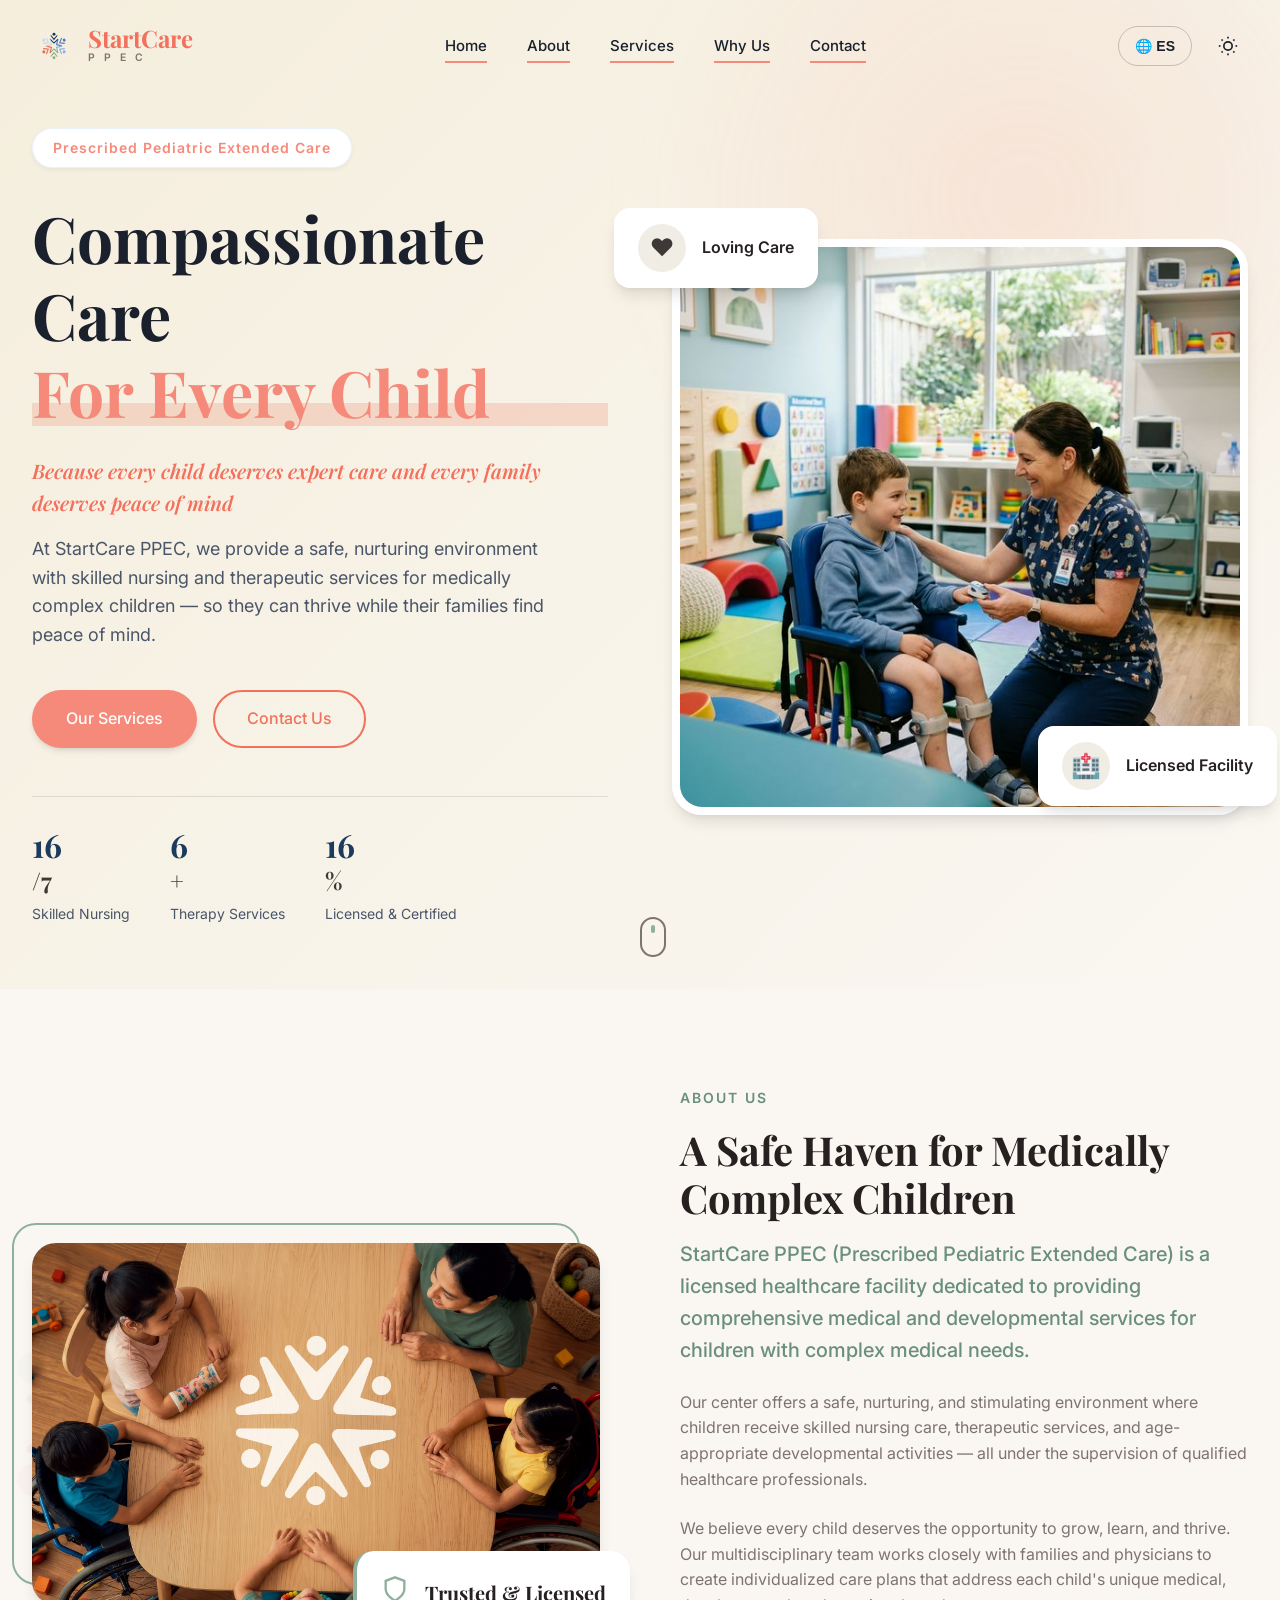
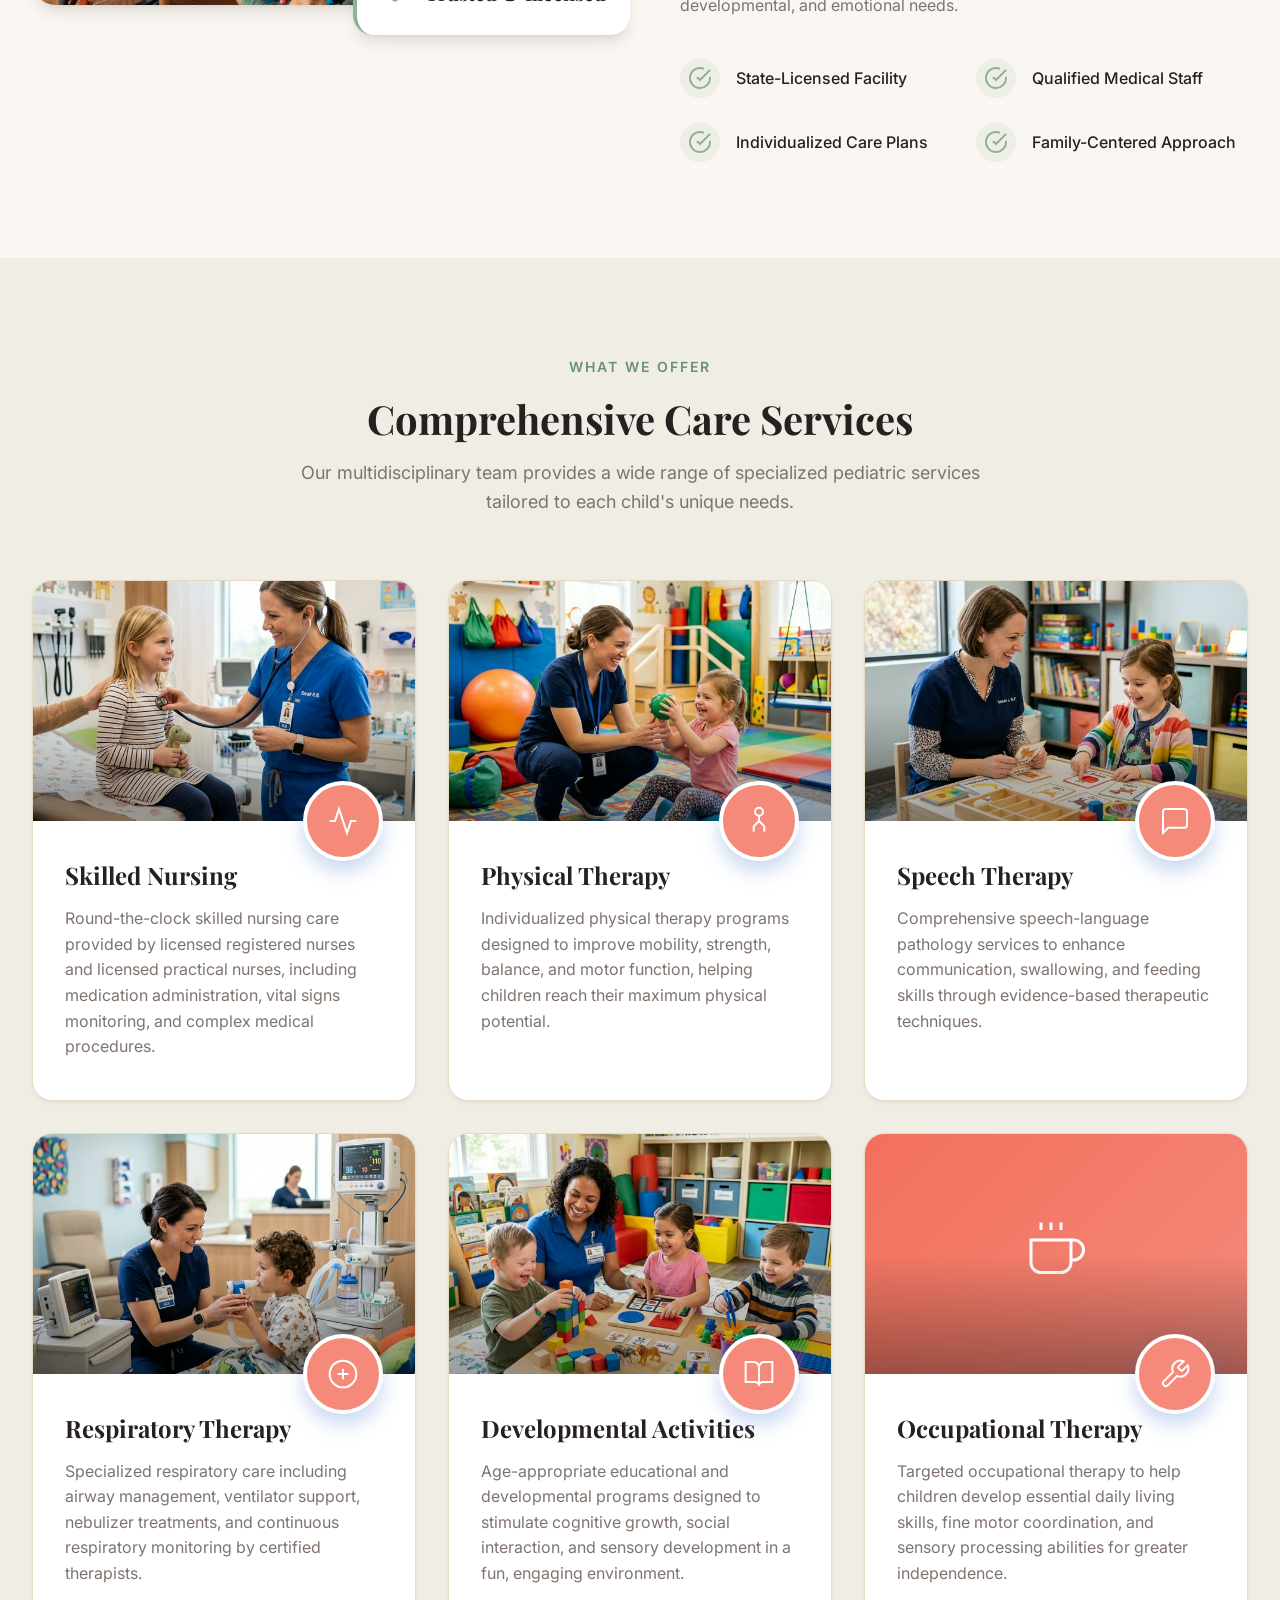
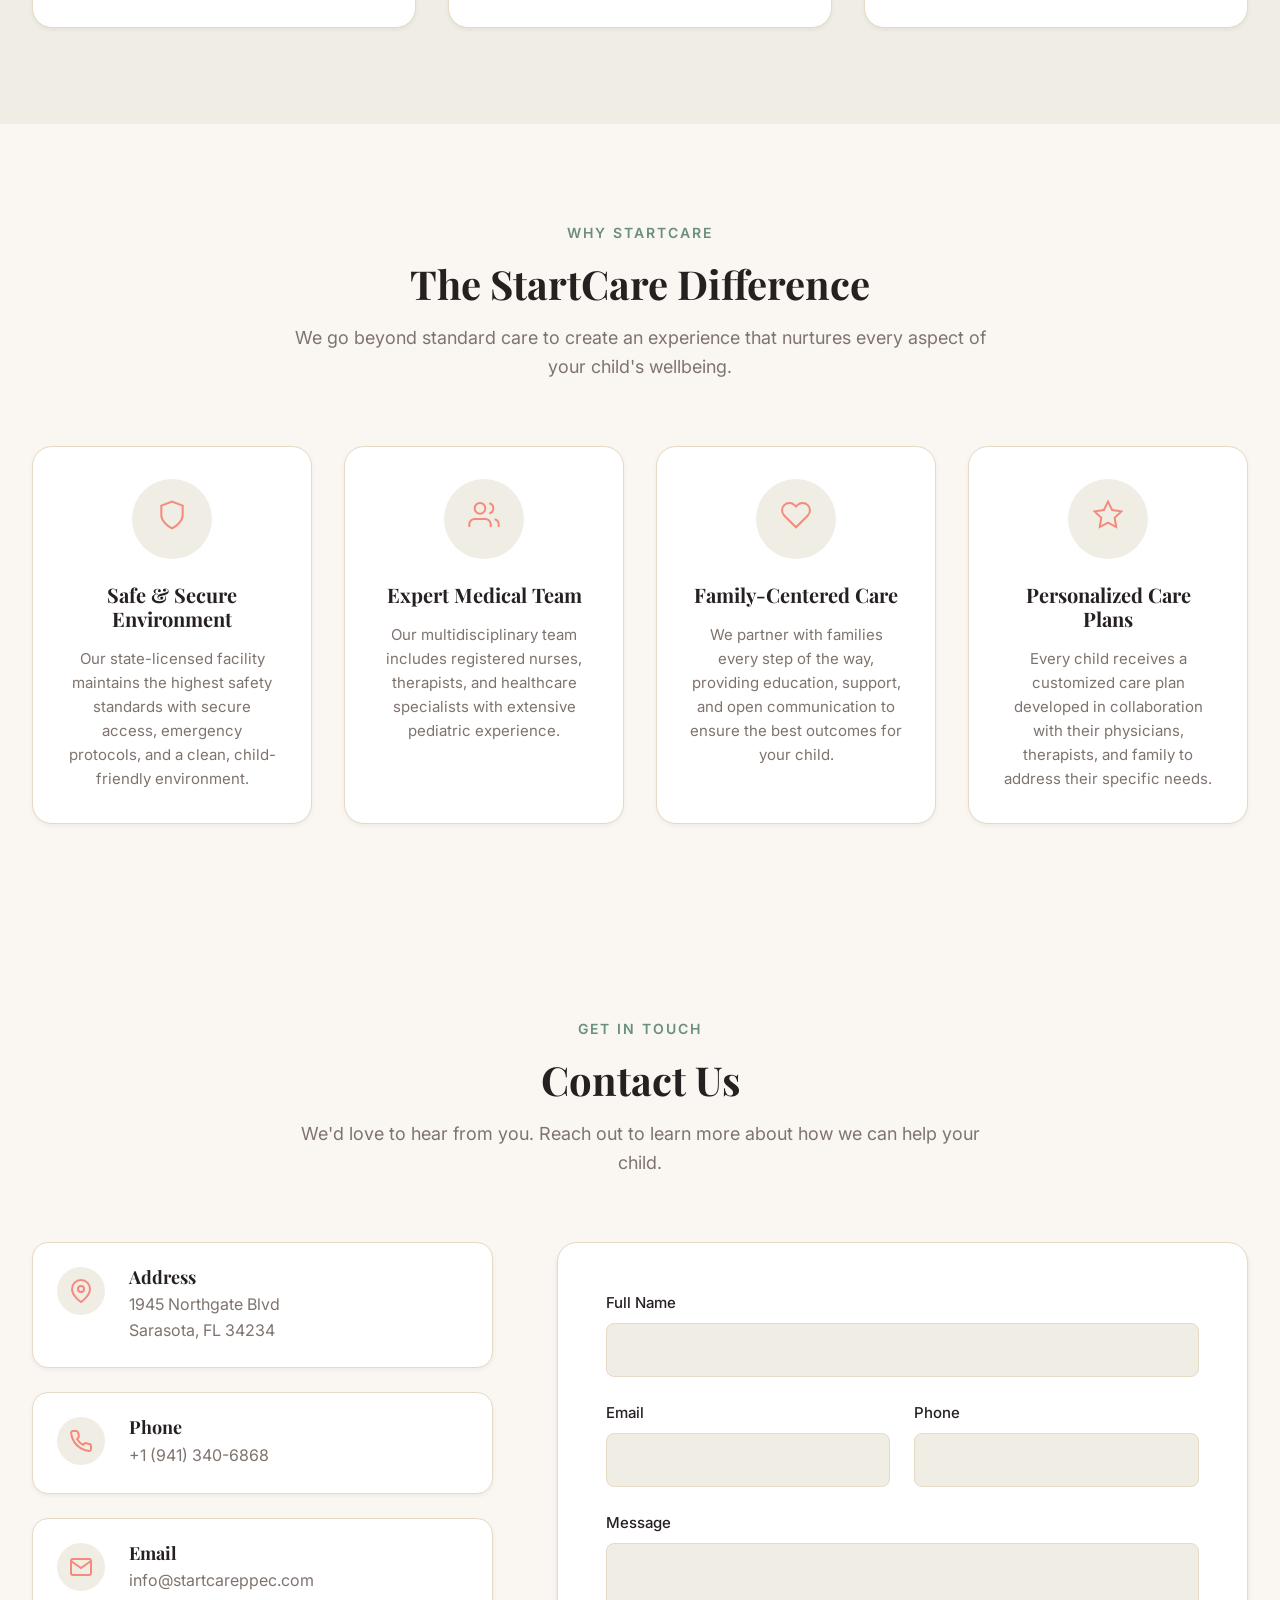
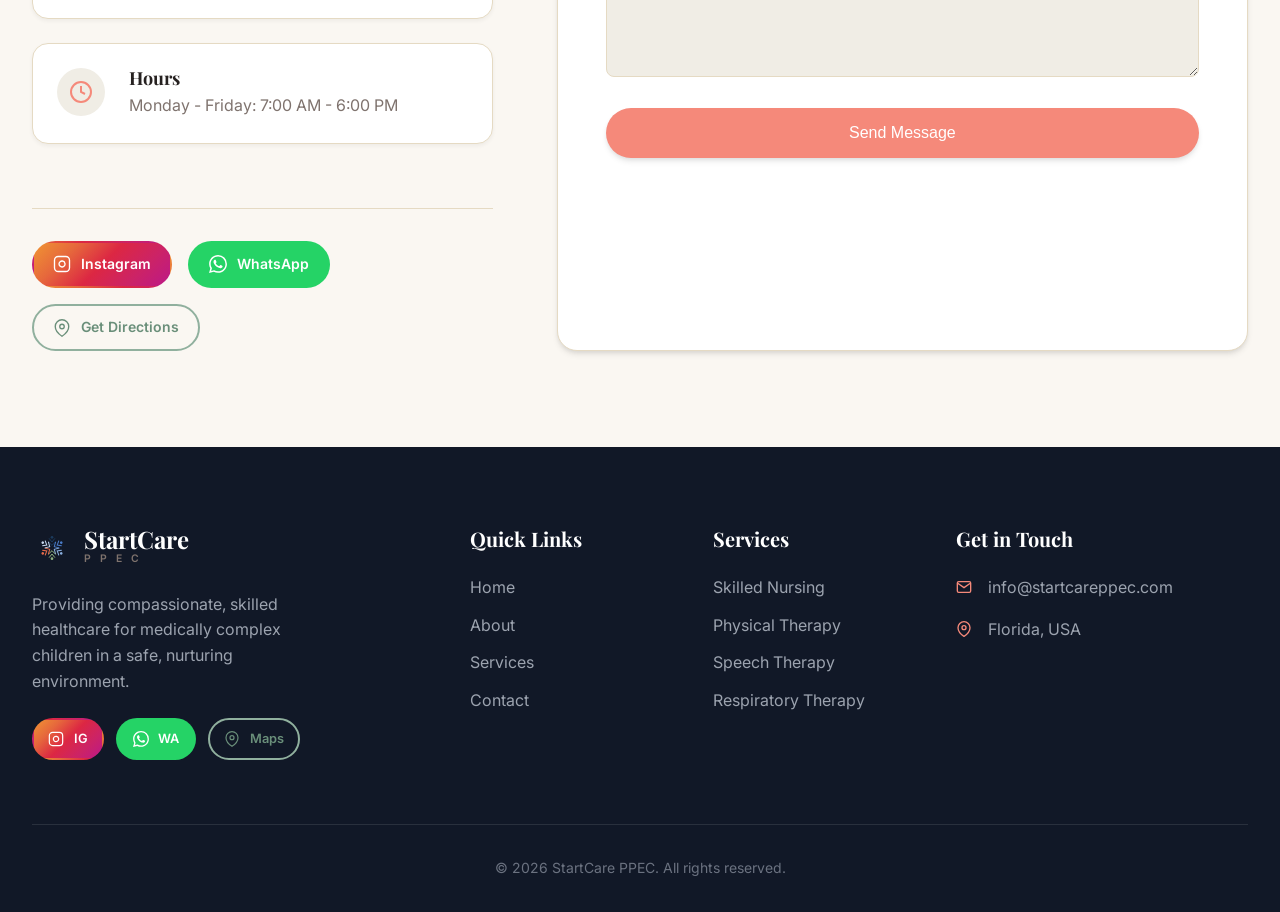
==== index.html @ 32ddb05e "cleanup: remove redundant CTA section and duplicate email button from social bar" ====
<!DOCTYPE html>
<html lang="en" data-theme="light">
<head>
    <meta charset="UTF-8">
    <meta name="viewport" content="width=device-width, initial-scale=1.0">
    <meta name="description" content="StartCare PPEC - Prescribed Pediatric Extended Care. Providing compassionate, professional healthcare services for medically complex children in a safe, nurturing environment.">
    <meta name="keywords" content="PPEC, pediatric care, prescribed pediatric extended care, skilled nursing, therapy, children healthcare, medically complex children">
    <title>StartCare PPEC | Compassionate Pediatric Extended Care</title>
    <link rel="preconnect" href="https://fonts.googleapis.com">
    <link rel="preconnect" href="https://fonts.gstatic.com" crossorigin>
    <link href="https://fonts.googleapis.com/css2?family=Playfair+Display:wght@400;500;600;700&family=Inter:wght@300;400;500;600;700&display=swap" rel="stylesheet">
    <link rel="stylesheet" href="styles.css">
</head>
<body>
    <!-- Preloader -->
    <div id="preloader" class="preloader">
        <div class="preloader-inner">
            <svg class="preloader-logo" viewBox="0 0 120 120" width="80" height="80">
                <g transform="translate(60,60)">
                    <g class="figure fig-1" transform="rotate(0)">
                        <circle cx="0" cy="-32" r="4" fill="#1B3A5C"/>
                        <path d="M-8,-28 L0,-18 L8,-28" stroke="#1B3A5C" stroke-width="3" fill="none" stroke-linecap="round"/>
                        <path d="M-10,-18 L0,-8 L10,-18" stroke="#1B3A5C" stroke-width="3" fill="none" stroke-linecap="round"/>
                    </g>
                    <g class="figure fig-2" transform="rotate(60)">
                        <circle cx="0" cy="-32" r="4" fill="#4A7CC9"/>
                        <path d="M-8,-28 L0,-18 L8,-28" stroke="#4A7CC9" stroke-width="3" fill="none" stroke-linecap="round"/>
                        <path d="M-10,-18 L0,-8 L10,-18" stroke="#4A7CC9" stroke-width="3" fill="none" stroke-linecap="round"/>
                    </g>
                    <g class="figure fig-3" transform="rotate(120)">
                        <circle cx="0" cy="-32" r="4" fill="#8BB0E0"/>
                        <path d="M-8,-28 L0,-18 L8,-28" stroke="#8BB0E0" stroke-width="3" fill="none" stroke-linecap="round"/>
                        <path d="M-10,-18 L0,-8 L10,-18" stroke="#8BB0E0" stroke-width="3" fill="none" stroke-linecap="round"/>
                    </g>
                    <g class="figure fig-4" transform="rotate(180)">
                        <circle cx="0" cy="-32" r="4" fill="#8BAF7E"/>
                        <path d="M-8,-28 L0,-18 L8,-28" stroke="#8BAF7E" stroke-width="3" fill="none" stroke-linecap="round"/>
                        <path d="M-10,-18 L0,-8 L10,-18" stroke="#8BAF7E" stroke-width="3" fill="none" stroke-linecap="round"/>
                    </g>
                    <g class="figure fig-5" transform="rotate(240)">
                        <circle cx="0" cy="-32" r="4" fill="#E86B4A"/>
                        <path d="M-8,-28 L0,-18 L8,-28" stroke="#E86B4A" stroke-width="3" fill="none" stroke-linecap="round"/>
                        <path d="M-10,-18 L0,-8 L10,-18" stroke="#E86B4A" stroke-width="3" fill="none" stroke-linecap="round"/>
                    </g>
                    <g class="figure fig-6" transform="rotate(300)">
                        <circle cx="0" cy="-32" r="4" fill="#C5D6ED"/>
                        <path d="M-8,-28 L0,-18 L8,-28" stroke="#C5D6ED" stroke-width="3" fill="none" stroke-linecap="round"/>
                        <path d="M-10,-18 L0,-8 L10,-18" stroke="#C5D6ED" stroke-width="3" fill="none" stroke-linecap="round"/>
                    </g>
                </g>
            </svg>
            <div class="preloader-text">StartCare PPEC</div>
        </div>
    </div>

    <!-- Navigation -->
    <nav id="navbar" class="navbar">
        <div class="nav-container">
            <a href="#home" class="nav-logo" aria-label="StartCare PPEC Home">
                <svg class="logo-svg" viewBox="0 0 120 120" width="44" height="44">
                    <g transform="translate(60,60)">
                        <g transform="rotate(0)"><circle cx="0" cy="-32" r="4" fill="#1B3A5C"/><path d="M-8,-28 L0,-18 L8,-28" stroke="#1B3A5C" stroke-width="3" fill="none" stroke-linecap="round"/><path d="M-10,-18 L0,-8 L10,-18" stroke="#1B3A5C" stroke-width="3" fill="none" stroke-linecap="round"/></g>
                        <g transform="rotate(60)"><circle cx="0" cy="-32" r="4" fill="#4A7CC9"/><path d="M-8,-28 L0,-18 L8,-28" stroke="#4A7CC9" stroke-width="3" fill="none" stroke-linecap="round"/><path d="M-10,-18 L0,-8 L10,-18" stroke="#4A7CC9" stroke-width="3" fill="none" stroke-linecap="round"/></g>
                        <g transform="rotate(120)"><circle cx="0" cy="-32" r="4" fill="#8BB0E0"/><path d="M-8,-28 L0,-18 L8,-28" stroke="#8BB0E0" stroke-width="3" fill="none" stroke-linecap="round"/><path d="M-10,-18 L0,-8 L10,-18" stroke="#8BB0E0" stroke-width="3" fill="none" stroke-linecap="round"/></g>
                        <g transform="rotate(180)"><circle cx="0" cy="-32" r="4" fill="#8BAF7E"/><path d="M-8,-28 L0,-18 L8,-28" stroke="#8BAF7E" stroke-width="3" fill="none" stroke-linecap="round"/><path d="M-10,-18 L0,-8 L10,-18" stroke="#8BAF7E" stroke-width="3" fill="none" stroke-linecap="round"/></g>
                        <g transform="rotate(240)"><circle cx="0" cy="-32" r="4" fill="#E86B4A"/><path d="M-8,-28 L0,-18 L8,-28" stroke="#E86B4A" stroke-width="3" fill="none" stroke-linecap="round"/><path d="M-10,-18 L0,-8 L10,-18" stroke="#E86B4A" stroke-width="3" fill="none" stroke-linecap="round"/></g>
                        <g transform="rotate(300)"><circle cx="0" cy="-32" r="4" fill="#C5D6ED"/><path d="M-8,-28 L0,-18 L8,-28" stroke="#C5D6ED" stroke-width="3" fill="none" stroke-linecap="round"/><path d="M-10,-18 L0,-8 L10,-18" stroke="#C5D6ED" stroke-width="3" fill="none" stroke-linecap="round"/></g>
                    </g>
                </svg>
                <div class="logo-text">
                    <span class="logo-name">StartCare</span>
                    <span class="logo-sub">P P E C</span>
                </div>
            </a>

            <ul class="nav-links" id="navLinks">
                <li><a href="#home" data-i18n="nav.home">Home</a></li>
                <li><a href="#about" data-i18n="nav.about">About</a></li>
                <li><a href="#services" data-i18n="nav.services">Services</a></li>
                <li><a href="#why-us" data-i18n="nav.whyUs">Why Us</a></li>
                <li><a href="#contact" data-i18n="nav.contact">Contact</a></li>
            </ul>

            <div class="nav-actions">
                <button id="langToggle" class="btn-toggle lang-toggle" aria-label="Toggle language">
                    <span class="lang-icon">🌐</span>
                    <span class="lang-label" id="langLabel">ES</span>
                </button>
                <button id="themeToggle" class="btn-toggle theme-toggle" aria-label="Toggle dark mode">
                    <svg class="theme-icon sun" viewBox="0 0 24 24" width="20" height="20" fill="none" stroke="currentColor" stroke-width="2">
                        <circle cx="12" cy="12" r="5"/><line x1="12" y1="1" x2="12" y2="3"/><line x1="12" y1="21" x2="12" y2="23"/><line x1="4.22" y1="4.22" x2="5.64" y2="5.64"/><line x1="18.36" y1="18.36" x2="19.78" y2="19.78"/><line x1="1" y1="12" x2="3" y2="12"/><line x1="21" y1="12" x2="23" y2="12"/><line x1="4.22" y1="19.78" x2="5.64" y2="18.36"/><line x1="18.36" y1="5.64" x2="19.78" y2="4.22"/>
                    </svg>
                    <svg class="theme-icon moon" viewBox="0 0 24 24" width="20" height="20" fill="none" stroke="currentColor" stroke-width="2">
                        <path d="M21 12.79A9 9 0 1 1 11.21 3 7 7 0 0 0 21 12.79z"/>
                    </svg>
                </button>
                <button id="menuToggle" class="btn-toggle menu-toggle" aria-label="Toggle menu">
                    <span class="hamburger">
                        <span></span><span></span><span></span>
                    </span>
                </button>
            </div>
        </div>
    </nav>

    <!-- Floating Logo (appears on scroll) -->
    <a href="#home" id="floatingLogo" class="floating-logo" aria-label="Back to top">
        <svg class="logo-svg" viewBox="0 0 120 120" width="72" height="72">
            <g transform="translate(60,60)">
                <g transform="rotate(0)"><circle cx="0" cy="-32" r="4" fill="#1B3A5C"/><path d="M-8,-28 L0,-18 L8,-28" stroke="#1B3A5C" stroke-width="3" fill="none" stroke-linecap="round"/><path d="M-10,-18 L0,-8 L10,-18" stroke="#1B3A5C" stroke-width="3" fill="none" stroke-linecap="round"/></g>
                <g transform="rotate(60)"><circle cx="0" cy="-32" r="4" fill="#4A7CC9"/><path d="M-8,-28 L0,-18 L8,-28" stroke="#4A7CC9" stroke-width="3" fill="none" stroke-linecap="round"/><path d="M-10,-18 L0,-8 L10,-18" stroke="#4A7CC9" stroke-width="3" fill="none" stroke-linecap="round"/></g>
                <g transform="rotate(120)"><circle cx="0" cy="-32" r="4" fill="#8BB0E0"/><path d="M-8,-28 L0,-18 L8,-28" stroke="#8BB0E0" stroke-width="3" fill="none" stroke-linecap="round"/><path d="M-10,-18 L0,-8 L10,-18" stroke="#8BB0E0" stroke-width="3" fill="none" stroke-linecap="round"/></g>
                <g transform="rotate(180)"><circle cx="0" cy="-32" r="4" fill="#8BAF7E"/><path d="M-8,-28 L0,-18 L8,-28" stroke="#8BAF7E" stroke-width="3" fill="none" stroke-linecap="round"/><path d="M-10,-18 L0,-8 L10,-18" stroke="#8BAF7E" stroke-width="3" fill="none" stroke-linecap="round"/></g>
                <g transform="rotate(240)"><circle cx="0" cy="-32" r="4" fill="#E86B4A"/><path d="M-8,-28 L0,-18 L8,-28" stroke="#E86B4A" stroke-width="3" fill="none" stroke-linecap="round"/><path d="M-10,-18 L0,-8 L10,-18" stroke="#E86B4A" stroke-width="3" fill="none" stroke-linecap="round"/></g>
                <g transform="rotate(300)"><circle cx="0" cy="-32" r="4" fill="#C5D6ED"/><path d="M-8,-28 L0,-18 L8,-28" stroke="#C5D6ED" stroke-width="3" fill="none" stroke-linecap="round"/><path d="M-10,-18 L0,-8 L10,-18" stroke="#C5D6ED" stroke-width="3" fill="none" stroke-linecap="round"/></g>
            </g>
        </svg>
        <div class="logo-text">
            <span class="logo-name">StartCare</span>
            <span class="logo-sub">P P E C</span>
        </div>
    </a>

    <!-- Hero Section -->
    <section id="home" class="hero">
        <div class="hero-bg">
            <div class="hero-particles" id="heroParticles"></div>
            <div class="hero-gradient"></div>
        </div>
        <div class="hero-content">
            <div class="hero-text">
                <div class="hero-badge" data-i18n="hero.badge">Prescribed Pediatric Extended Care</div>
                <h1 class="hero-title">
                    <span class="hero-title-line" data-i18n="hero.title1">Compassionate Care</span>
                    <span class="hero-title-line hero-title-accent" data-i18n="hero.title2">For Every Child</span>
                </h1>
                <p class="hero-slogan" data-i18n="hero.slogan" style="font-size: 1.25rem; font-weight: 600; font-family: 'Playfair Display', serif; font-style: italic; color: var(--primary); margin-bottom: 1rem; transform: translateY(20px); opacity: 0; animation: fadeUp 0.8s ease forwards 0.7s;">Because every child deserves expert care and every family deserves peace of mind</p>
                <p class="hero-description" data-i18n="hero.description">At StartCare PPEC, we provide a safe, nurturing environment with skilled nursing and therapeutic services for medically complex children — so they can thrive while their families find peace of mind.</p>
                <div class="hero-buttons">
                    <a href="#services" class="btn btn-primary" data-i18n="hero.cta1">Our Services</a>
                    <a href="#contact" class="btn btn-outline" data-i18n="hero.cta2">Contact Us</a>
                </div>
                <div class="hero-stats">
                    <div class="stat">
                        <span class="stat-number" data-count="24">0</span><span class="stat-suffix">/7</span>
                        <span class="stat-label" data-i18n="hero.stat1">Skilled Nursing</span>
                    </div>
                    <div class="stat">
                        <span class="stat-number" data-count="6">0</span><span class="stat-suffix">+</span>
                        <span class="stat-label" data-i18n="hero.stat2">Therapy Services</span>
                    </div>
                    <div class="stat">
                        <span class="stat-number" data-count="100">0</span><span class="stat-suffix">%</span>
                        <span class="stat-label" data-i18n="hero.stat3">Licensed & Certified</span>
                    </div>
                </div>
            </div>
            <div class="hero-image-wrapper">
                <div class="hero-image-container">
                    <img src="assets/images/hero.png" alt="StartCare PPEC - Compassionate pediatric care" class="hero-image" loading="eager">
                    <div class="hero-image-blob"></div>
                </div>
                <div class="hero-floating-card card-1">
                    <div class="floating-icon">❤️</div>
                    <div class="floating-text" data-i18n="hero.float1">Loving Care</div>
                </div>
                <div class="hero-floating-card card-2">
                    <div class="floating-icon">🏥</div>
                    <div class="floating-text" data-i18n="hero.float2">Licensed Facility</div>
                </div>
            </div>
        </div>
        <div class="hero-scroll">
            <a href="#about" class="scroll-indicator" aria-label="Scroll down">
                <div class="scroll-mouse">
                    <div class="scroll-wheel"></div>
                </div>
            </a>
        </div>
    </section>

    <!-- About Section -->
    <section id="about" class="about section logo-watermark logo-watermark-left">
        <div class="container">
            <div class="about-grid">
                <div class="about-image-col reveal-left">
                    <div class="about-image-wrapper">
                        <img src="assets/images/about.jpg" alt="StartCare PPEC facility" class="about-image" loading="lazy">
                        <div class="about-image-accent"></div>
                        <div class="about-experience-badge">
                            <span class="exp-icon">
                                <svg viewBox="0 0 24 24" width="28" height="28" fill="none" stroke="currentColor" stroke-width="2"><path d="M12 22s8-4 8-10V5l-8-3-8 3v7c0 6 8 10 8 10z"/></svg>
                            </span>
                            <span class="exp-text" data-i18n="about.badge">Trusted & Licensed</span>
                        </div>
                    </div>
                </div>
                <div class="about-text-col reveal-right">
                    <div class="section-label" data-i18n="about.label">About Us</div>
                    <h2 class="section-title" data-i18n="about.title">A Safe Haven for Medically Complex Children</h2>
                    <p class="about-lead" data-i18n="about.lead">StartCare PPEC (Prescribed Pediatric Extended Care) is a licensed healthcare facility dedicated to providing comprehensive medical and developmental services for children with complex medical needs.</p>
                    <p class="about-text" data-i18n="about.text1">Our center offers a safe, nurturing, and stimulating environment where children receive skilled nursing care, therapeutic services, and age-appropriate developmental activities — all under the supervision of qualified healthcare professionals.</p>
                    <p class="about-text" data-i18n="about.text2">We believe every child deserves the opportunity to grow, learn, and thrive. Our multidisciplinary team works closely with families and physicians to create individualized care plans that address each child's unique medical, developmental, and emotional needs.</p>
                    <div class="about-features">
                        <div class="about-feature">
                            <div class="feature-icon">
                                <svg viewBox="0 0 24 24" width="24" height="24" fill="none" stroke="currentColor" stroke-width="2"><path d="M22 11.08V12a10 10 0 1 1-5.93-9.14"/><polyline points="22 4 12 14.01 9 11.01"/></svg>
                            </div>
                            <span data-i18n="about.feature1">State-Licensed Facility</span>
                        </div>
                        <div class="about-feature">
                            <div class="feature-icon">
                                <svg viewBox="0 0 24 24" width="24" height="24" fill="none" stroke="currentColor" stroke-width="2"><path d="M22 11.08V12a10 10 0 1 1-5.93-9.14"/><polyline points="22 4 12 14.01 9 11.01"/></svg>
                            </div>
                            <span data-i18n="about.feature2">Qualified Medical Staff</span>
                        </div>
                        <div class="about-feature">
                            <div class="feature-icon">
                                <svg viewBox="0 0 24 24" width="24" height="24" fill="none" stroke="currentColor" stroke-width="2"><path d="M22 11.08V12a10 10 0 1 1-5.93-9.14"/><polyline points="22 4 12 14.01 9 11.01"/></svg>
                            </div>
                            <span data-i18n="about.feature3">Individualized Care Plans</span>
                        </div>
                        <div class="about-feature">
                            <div class="feature-icon">
                                <svg viewBox="0 0 24 24" width="24" height="24" fill="none" stroke="currentColor" stroke-width="2"><path d="M22 11.08V12a10 10 0 1 1-5.93-9.14"/><polyline points="22 4 12 14.01 9 11.01"/></svg>
                            </div>
                            <span data-i18n="about.feature4">Family-Centered Approach</span>
                        </div>
                    </div>
                </div>
            </div>
        </div>
    </section>

    <!-- Services Section -->
    <section id="services" class="services section">
        <div class="container">
            <div class="section-header reveal-up">
                <div class="section-label" data-i18n="services.label">What We Offer</div>
                <h2 class="section-title" data-i18n="services.title">Comprehensive Care Services</h2>
                <p class="section-subtitle" data-i18n="services.subtitle">Our multidisciplinary team provides a wide range of specialized pediatric services tailored to each child's unique needs.</p>
            </div>
            <div class="services-grid">
                <div class="service-card reveal-up" data-delay="0">
                    <div class="service-image-wrap">
                        <img src="assets/images/service-nursing.png" alt="Skilled Nursing" loading="lazy">
                        <div class="service-overlay"></div>
                    </div>
                    <div class="service-content">
                        <div class="service-icon">
                            <svg viewBox="0 0 24 24" width="32" height="32" fill="none" stroke="currentColor" stroke-width="1.5"><path d="M22 12h-4l-3 9L9 3l-3 9H2"/></svg>
                        </div>
                        <h3 class="service-title" data-i18n="services.nursing.title">Skilled Nursing</h3>
                        <p class="service-desc" data-i18n="services.nursing.desc">Round-the-clock skilled nursing care provided by licensed registered nurses and licensed practical nurses, including medication administration, vital signs monitoring, and complex medical procedures.</p>
                    </div>
                </div>
                <div class="service-card reveal-up" data-delay="100">
                    <div class="service-image-wrap">
                        <img src="assets/images/service-therapy.png" alt="Physical Therapy" loading="lazy">
                        <div class="service-overlay"></div>
                    </div>
                    <div class="service-content">
                        <div class="service-icon">
                            <svg viewBox="0 0 24 24" width="32" height="32" fill="none" stroke="currentColor" stroke-width="1.5"><circle cx="12" cy="5" r="3"/><path d="M12 8v4m-4 4l4-4 4 4m-8 0v4m8-4v4"/></svg>
                        </div>
                        <h3 class="service-title" data-i18n="services.physical.title">Physical Therapy</h3>
                        <p class="service-desc" data-i18n="services.physical.desc">Individualized physical therapy programs designed to improve mobility, strength, balance, and motor function, helping children reach their maximum physical potential.</p>
                    </div>
                </div>
                <div class="service-card reveal-up" data-delay="200">
                    <div class="service-image-wrap">
                        <img src="assets/images/service-speech.png" alt="Speech Therapy" loading="lazy">
                        <div class="service-overlay"></div>
                    </div>
                    <div class="service-content">
                        <div class="service-icon">
                            <svg viewBox="0 0 24 24" width="32" height="32" fill="none" stroke="currentColor" stroke-width="1.5"><path d="M21 15a2 2 0 0 1-2 2H7l-4 4V5a2 2 0 0 1 2-2h14a2 2 0 0 1 2 2z"/></svg>
                        </div>
                        <h3 class="service-title" data-i18n="services.speech.title">Speech Therapy</h3>
                        <p class="service-desc" data-i18n="services.speech.desc">Comprehensive speech-language pathology services to enhance communication, swallowing, and feeding skills through evidence-based therapeutic techniques.</p>
                    </div>
                </div>
                <div class="service-card reveal-up" data-delay="300">
                    <div class="service-image-wrap">
                        <img src="assets/images/service-respiratory.png" alt="Respiratory Therapy" loading="lazy">
                        <div class="service-overlay"></div>
                    </div>
                    <div class="service-content">
                        <div class="service-icon">
                            <svg viewBox="0 0 24 24" width="32" height="32" fill="none" stroke="currentColor" stroke-width="1.5"><path d="M12 2C6.48 2 2 6.48 2 12s4.48 10 10 10 10-4.48 10-10S17.52 2 12 2z"/><path d="M8 12h8m-4-4v8"/></svg>
                        </div>
                        <h3 class="service-title" data-i18n="services.respiratory.title">Respiratory Therapy</h3>
                        <p class="service-desc" data-i18n="services.respiratory.desc">Specialized respiratory care including airway management, ventilator support, nebulizer treatments, and continuous respiratory monitoring by certified therapists.</p>
                    </div>
                </div>
                <div class="service-card reveal-up" data-delay="400">
                    <div class="service-image-wrap">
                        <img src="assets/images/service-developmental.png" alt="Developmental Activities" loading="lazy">
                        <div class="service-overlay"></div>
                    </div>
                    <div class="service-content">
                        <div class="service-icon">
                            <svg viewBox="0 0 24 24" width="32" height="32" fill="none" stroke="currentColor" stroke-width="1.5"><path d="M2 3h6a4 4 0 0 1 4 4v14a3 3 0 0 0-3-3H2z"/><path d="M22 3h-6a4 4 0 0 0-4 4v14a3 3 0 0 1 3-3h7z"/></svg>
                        </div>
                        <h3 class="service-title" data-i18n="services.developmental.title">Developmental Activities</h3>
                        <p class="service-desc" data-i18n="services.developmental.desc">Age-appropriate educational and developmental programs designed to stimulate cognitive growth, social interaction, and sensory development in a fun, engaging environment.</p>
                    </div>
                </div>
                <div class="service-card reveal-up" data-delay="500">
                    <div class="service-image-wrap service-gradient-bg">
                        <div class="service-ot-icon">
                            <svg viewBox="0 0 24 24" width="60" height="60" fill="none" stroke="currentColor" stroke-width="1.2"><path d="M18 8h1a4 4 0 0 1 0 8h-1M2 8h16v9a4 4 0 0 1-4 4H6a4 4 0 0 1-4-4V8z"/><line x1="6" y1="1" x2="6" y2="4"/><line x1="10" y1="1" x2="10" y2="4"/><line x1="14" y1="1" x2="14" y2="4"/></svg>
                        </div>
                        <div class="service-overlay"></div>
                    </div>
                    <div class="service-content">
                        <div class="service-icon">
                            <svg viewBox="0 0 24 24" width="32" height="32" fill="none" stroke="currentColor" stroke-width="1.5"><path d="M14.7 6.3a1 1 0 0 0 0 1.4l1.6 1.6a1 1 0 0 0 1.4 0l3.77-3.77a6 6 0 0 1-7.94 7.94l-6.91 6.91a2.12 2.12 0 0 1-3-3l6.91-6.91a6 6 0 0 1 7.94-7.94l-3.76 3.76z"/></svg>
                        </div>
                        <h3 class="service-title" data-i18n="services.occupational.title">Occupational Therapy</h3>
                        <p class="service-desc" data-i18n="services.occupational.desc">Targeted occupational therapy to help children develop essential daily living skills, fine motor coordination, and sensory processing abilities for greater independence.</p>
                    </div>
                </div>
            </div>
        </div>
    </section>

    <!-- Why Choose Us Section -->
    <section id="why-us" class="why-us section">
        <div class="container">
            <div class="section-header reveal-up">
                <div class="section-label" data-i18n="whyUs.label">Why StartCare</div>
                <h2 class="section-title" data-i18n="whyUs.title">The StartCare Difference</h2>
                <p class="section-subtitle" data-i18n="whyUs.subtitle">We go beyond standard care to create an experience that nurtures every aspect of your child's wellbeing.</p>
            </div>
            <div class="why-grid">
                <div class="why-card reveal-up" data-delay="0">
                    <div class="why-icon-wrap">
                        <div class="why-icon">
                            <svg viewBox="0 0 24 24" width="32" height="32" fill="none" stroke="currentColor" stroke-width="1.5"><path d="M12 22s8-4 8-10V5l-8-3-8 3v7c0 6 8 10 8 10z"/></svg>
                        </div>
                        <div class="why-icon-bg"></div>
                    </div>
                    <h3 data-i18n="whyUs.card1.title">Safe & Secure Environment</h3>
                    <p data-i18n="whyUs.card1.desc">Our state-licensed facility maintains the highest safety standards with secure access, emergency protocols, and a clean, child-friendly environment.</p>
                </div>
                <div class="why-card reveal-up" data-delay="100">
                    <div class="why-icon-wrap">
                        <div class="why-icon">
                            <svg viewBox="0 0 24 24" width="32" height="32" fill="none" stroke="currentColor" stroke-width="1.5"><path d="M17 21v-2a4 4 0 0 0-4-4H5a4 4 0 0 0-4 4v2"/><circle cx="9" cy="7" r="4"/><path d="M23 21v-2a4 4 0 0 0-3-3.87"/><path d="M16 3.13a4 4 0 0 1 0 7.75"/></svg>
                        </div>
                        <div class="why-icon-bg"></div>
                    </div>
                    <h3 data-i18n="whyUs.card2.title">Expert Medical Team</h3>
                    <p data-i18n="whyUs.card2.desc">Our multidisciplinary team includes registered nurses, therapists, and healthcare specialists with extensive pediatric experience.</p>
                </div>
                <div class="why-card reveal-up" data-delay="200">
                    <div class="why-icon-wrap">
                        <div class="why-icon">
                            <svg viewBox="0 0 24 24" width="32" height="32" fill="none" stroke="currentColor" stroke-width="1.5"><path d="M20.84 4.61a5.5 5.5 0 0 0-7.78 0L12 5.67l-1.06-1.06a5.5 5.5 0 0 0-7.78 7.78l1.06 1.06L12 21.23l7.78-7.78 1.06-1.06a5.5 5.5 0 0 0 0-7.78z"/></svg>
                        </div>
                        <div class="why-icon-bg"></div>
                    </div>
                    <h3 data-i18n="whyUs.card3.title">Family-Centered Care</h3>
                    <p data-i18n="whyUs.card3.desc">We partner with families every step of the way, providing education, support, and open communication to ensure the best outcomes for your child.</p>
                </div>
                <div class="why-card reveal-up" data-delay="300">
                    <div class="why-icon-wrap">
                        <div class="why-icon">
                            <svg viewBox="0 0 24 24" width="32" height="32" fill="none" stroke="currentColor" stroke-width="1.5"><polygon points="12 2 15.09 8.26 22 9.27 17 14.14 18.18 21.02 12 17.77 5.82 21.02 7 14.14 2 9.27 8.91 8.26 12 2"/></svg>
                        </div>
                        <div class="why-icon-bg"></div>
                    </div>
                    <h3 data-i18n="whyUs.card4.title">Personalized Care Plans</h3>
                    <p data-i18n="whyUs.card4.desc">Every child receives a customized care plan developed in collaboration with their physicians, therapists, and family to address their specific needs.</p>
                </div>
            </div>
        </div>
    </section>


    <!-- Contact Section -->
    <section id="contact" class="contact section">
        <div class="container">
            <div class="section-header reveal-up">
                <div class="section-label" data-i18n="contact.label">Get in Touch</div>
                <h2 class="section-title" data-i18n="contact.title">Contact Us</h2>
                <p class="section-subtitle" data-i18n="contact.subtitle">We'd love to hear from you. Reach out to learn more about how we can help your child.</p>
            </div>
            <div class="contact-grid">
                <div class="contact-info reveal-left">
                    <div class="contact-card">
                        <div class="contact-icon">
                            <svg viewBox="0 0 24 24" width="24" height="24" fill="none" stroke="currentColor" stroke-width="2"><path d="M21 10c0 7-9 13-9 13s-9-6-9-13a9 9 0 0 1 18 0z"/><circle cx="12" cy="10" r="3"/></svg>
                        </div>
                        <div class="contact-detail">
                            <h4 data-i18n="contact.address.label">Address</h4>
                            <p>1945 Northgate Blvd</p>
                            <p>Sarasota, FL 34234</p>
                        </div>
                    </div>
                    <div class="contact-card">
                        <div class="contact-icon">
                            <svg viewBox="0 0 24 24" width="24" height="24" fill="none" stroke="currentColor" stroke-width="2"><path d="M22 16.92v3a2 2 0 0 1-2.18 2 19.79 19.79 0 0 1-8.63-3.07 19.5 19.5 0 0 1-6-6 19.79 19.79 0 0 1-3.07-8.67A2 2 0 0 1 4.11 2h3a2 2 0 0 1 2 1.72 12.84 12.84 0 0 0 .7 2.81 2 2 0 0 1-.45 2.11L8.09 9.91a16 16 0 0 0 6 6l1.27-1.27a2 2 0 0 1 2.11-.45 12.84 12.84 0 0 0 2.81.7A2 2 0 0 1 22 16.92z"/></svg>
                        </div>
                        <div class="contact-detail">
                            <h4 data-i18n="contact.phone.label">Phone</h4>
                            <p><a href="tel:+19413406868">+1 (941) 340-6868</a></p>
                        </div>
                    </div>
                    <div class="contact-card">
                        <div class="contact-icon">
                            <svg viewBox="0 0 24 24" width="24" height="24" fill="none" stroke="currentColor" stroke-width="2"><path d="M4 4h16c1.1 0 2 .9 2 2v12c0 1.1-.9 2-2 2H4c-1.1 0-2-.9-2-2V6c0-1.1.9-2 2-2z"/><polyline points="22,6 12,13 2,6"/></svg>
                        </div>
                        <div class="contact-detail">
                            <h4 data-i18n="contact.email.label">Email</h4>
                            <p><a href="mailto:info@startcareppec.com">info@startcareppec.com</a></p>
                        </div>
                    </div>
                    <div class="contact-card">
                        <div class="contact-icon">
                            <svg viewBox="0 0 24 24" width="24" height="24" fill="none" stroke="currentColor" stroke-width="2"><circle cx="12" cy="12" r="10"/><polyline points="12 6 12 12 16 14"/></svg>
                        </div>
                        <div class="contact-detail">
                            <h4 data-i18n="contact.hours.label">Hours</h4>
                            <p data-i18n="contact.hours.value">Monday - Friday: 7:00 AM - 6:00 PM</p>
                        </div>
                    </div>
                    <!-- Social media buttons -->
                    <div class="social-bar">
                        <a href="https://www.instagram.com/startcareppec" target="_blank" rel="noopener" class="social-btn social-btn--instagram">
                            <svg viewBox="0 0 24 24" width="18" height="18" fill="none" stroke="currentColor" stroke-width="1.8"><rect x="2" y="2" width="20" height="20" rx="5" ry="5"/><path d="M16 11.37A4 4 0 1 1 12.63 8 4 4 0 0 1 16 11.37z"/><line x1="17.5" y1="6.5" x2="17.51" y2="6.5"/></svg>
                            Instagram
                        </a>
                        <a href="https://wa.me/19413406868" target="_blank" rel="noopener" class="social-btn social-btn--whatsapp">
                            <svg viewBox="0 0 24 24" width="18" height="18" fill="currentColor"><path d="M17.472 14.382c-.297-.149-1.758-.867-2.03-.967-.273-.099-.471-.148-.67.15-.197.297-.767.966-.94 1.164-.173.199-.347.223-.644.075-.297-.15-1.255-.463-2.39-1.475-.883-.788-1.48-1.761-1.653-2.059-.173-.297-.018-.458.13-.606.134-.133.298-.347.446-.52.149-.174.198-.298.298-.497.099-.198.05-.371-.025-.52-.075-.149-.669-1.612-.916-2.207-.242-.579-.487-.5-.669-.51-.173-.008-.371-.01-.57-.01-.198 0-.52.074-.792.372-.272.297-1.04 1.016-1.04 2.479 0 1.462 1.065 2.875 1.213 3.074.149.198 2.096 3.2 5.077 4.487.709.306 1.262.489 1.694.625.712.227 1.36.195 1.871.118.571-.085 1.758-.719 2.006-1.413.248-.694.248-1.289.173-1.413-.074-.124-.272-.198-.57-.347m-5.421 7.403h-.004a9.87 9.87 0 01-5.031-1.378l-.361-.214-3.741.982.998-3.648-.235-.374a9.86 9.86 0 01-1.51-5.26c.001-5.45 4.436-9.884 9.888-9.884 2.64 0 5.122 1.03 6.988 2.898a9.825 9.825 0 012.893 6.994c-.003 5.45-4.437 9.884-9.885 9.884m8.413-18.297A11.815 11.815 0 0012.05 0C5.495 0 .16 5.335.157 11.892c0 2.096.547 4.142 1.588 5.945L.057 24l6.305-1.654a11.882 11.882 0 005.683 1.448h.005c6.554 0 11.89-5.335 11.893-11.893a11.821 11.821 0 00-3.48-8.413z"/></svg>
                            WhatsApp
                        </a>
                        <a href="https://maps.google.com/?q=1945+Northgate+Blvd,+Sarasota,+FL+34234" target="_blank" rel="noopener" class="social-btn social-btn--maps">
                            <svg viewBox="0 0 24 24" width="18" height="18" fill="none" stroke="currentColor" stroke-width="1.8"><path d="M21 10c0 7-9 13-9 13s-9-6-9-13a9 9 0 0 1 18 0z"/><circle cx="12" cy="10" r="3"/></svg>
                            Get Directions
                        </a>
                    </div>
                </div>
                <div class="contact-form-wrapper reveal-right">
                    <form id="contactForm" class="contact-form">
                        <div class="form-group">
                            <label for="name" data-i18n="contact.form.name">Full Name</label>
                            <input type="text" id="name" name="name" required>
                        </div>
                        <div class="form-row">
                            <div class="form-group">
                                <label for="email" data-i18n="contact.form.email">Email</label>
                                <input type="email" id="email" name="email" required>
                            </div>
                            <div class="form-group">
                                <label for="phone" data-i18n="contact.form.phone">Phone</label>
                                <input type="tel" id="phone" name="phone">
                            </div>
                        </div>
                        <div class="form-group">
                            <label for="message" data-i18n="contact.form.message">Message</label>
                            <textarea id="message" name="message" rows="5" required></textarea>
                        </div>
                        <button type="submit" class="btn btn-primary btn-full" data-i18n="contact.form.submit">Send Message</button>
                    </form>
                </div>
            </div>
        </div>
    </section>

    <!-- Footer -->
    <footer class="footer">
        <div class="container">
            <div class="footer-grid">
                <div class="footer-brand">
                    <a href="#home" class="footer-logo" aria-label="StartCare PPEC">
                        <svg class="logo-svg" viewBox="0 0 120 120" width="40" height="40">
                            <g transform="translate(60,60)">
                                <g transform="rotate(0)"><circle cx="0" cy="-32" r="4" fill="#1B3A5C"/><path d="M-8,-28 L0,-18 L8,-28" stroke="#1B3A5C" stroke-width="3" fill="none" stroke-linecap="round"/><path d="M-10,-18 L0,-8 L10,-18" stroke="#1B3A5C" stroke-width="3" fill="none" stroke-linecap="round"/></g>
                                <g transform="rotate(60)"><circle cx="0" cy="-32" r="4" fill="#4A7CC9"/><path d="M-8,-28 L0,-18 L8,-28" stroke="#4A7CC9" stroke-width="3" fill="none" stroke-linecap="round"/><path d="M-10,-18 L0,-8 L10,-18" stroke="#4A7CC9" stroke-width="3" fill="none" stroke-linecap="round"/></g>
                                <g transform="rotate(120)"><circle cx="0" cy="-32" r="4" fill="#8BB0E0"/><path d="M-8,-28 L0,-18 L8,-28" stroke="#8BB0E0" stroke-width="3" fill="none" stroke-linecap="round"/><path d="M-10,-18 L0,-8 L10,-18" stroke="#8BB0E0" stroke-width="3" fill="none" stroke-linecap="round"/></g>
                                <g transform="rotate(180)"><circle cx="0" cy="-32" r="4" fill="#8BAF7E"/><path d="M-8,-28 L0,-18 L8,-28" stroke="#8BAF7E" stroke-width="3" fill="none" stroke-linecap="round"/><path d="M-10,-18 L0,-8 L10,-18" stroke="#8BAF7E" stroke-width="3" fill="none" stroke-linecap="round"/></g>
                                <g transform="rotate(240)"><circle cx="0" cy="-32" r="4" fill="#E86B4A"/><path d="M-8,-28 L0,-18 L8,-28" stroke="#E86B4A" stroke-width="3" fill="none" stroke-linecap="round"/><path d="M-10,-18 L0,-8 L10,-18" stroke="#E86B4A" stroke-width="3" fill="none" stroke-linecap="round"/></g>
                                <g transform="rotate(300)"><circle cx="0" cy="-32" r="4" fill="#C5D6ED"/><path d="M-8,-28 L0,-18 L8,-28" stroke="#C5D6ED" stroke-width="3" fill="none" stroke-linecap="round"/><path d="M-10,-18 L0,-8 L10,-18" stroke="#C5D6ED" stroke-width="3" fill="none" stroke-linecap="round"/></g>
                            </g>
                        </svg>
                        <div class="logo-text">
                            <span class="logo-name">StartCare</span>
                            <span class="logo-sub">P P E C</span>
                        </div>
                    </a>
                    <p class="footer-desc" data-i18n="footer.desc">Providing compassionate, skilled healthcare for medically complex children in a safe, nurturing environment.</p>
                    <div class="footer-social">
                        <a href="https://www.instagram.com/startcareppec" target="_blank" rel="noopener" class="social-btn social-btn--instagram" aria-label="Instagram">
                            <svg viewBox="0 0 24 24" width="16" height="16" fill="none" stroke="currentColor" stroke-width="1.8"><rect x="2" y="2" width="20" height="20" rx="5" ry="5"/><path d="M16 11.37A4 4 0 1 1 12.63 8 4 4 0 0 1 16 11.37z"/><line x1="17.5" y1="6.5" x2="17.51" y2="6.5"/></svg>
                            IG
                        </a>
                        <a href="https://wa.me/19413406868" target="_blank" rel="noopener" class="social-btn social-btn--whatsapp" aria-label="WhatsApp">
                            <svg viewBox="0 0 24 24" width="16" height="16" fill="currentColor"><path d="M17.472 14.382c-.297-.149-1.758-.867-2.03-.967-.273-.099-.471-.148-.67.15-.197.297-.767.966-.94 1.164-.173.199-.347.223-.644.075-.297-.15-1.255-.463-2.39-1.475-.883-.788-1.48-1.761-1.653-2.059-.173-.297-.018-.458.13-.606.134-.133.298-.347.446-.52.149-.174.198-.298.298-.497.099-.198.05-.371-.025-.52-.075-.149-.669-1.612-.916-2.207-.242-.579-.487-.5-.669-.51-.173-.008-.371-.01-.57-.01-.198 0-.52.074-.792.372-.272.297-1.04 1.016-1.04 2.479 0 1.462 1.065 2.875 1.213 3.074.149.198 2.096 3.2 5.077 4.487.709.306 1.262.489 1.694.625.712.227 1.36.195 1.871.118.571-.085 1.758-.719 2.006-1.413.248-.694.248-1.289.173-1.413-.074-.124-.272-.198-.57-.347m-5.421 7.403h-.004a9.87 9.87 0 01-5.031-1.378l-.361-.214-3.741.982.998-3.648-.235-.374a9.86 9.86 0 01-1.51-5.26c.001-5.45 4.436-9.884 9.888-9.884 2.64 0 5.122 1.03 6.988 2.898a9.825 9.825 0 012.893 6.994c-.003 5.45-4.437 9.884-9.885 9.884m8.413-18.297A11.815 11.815 0 0012.05 0C5.495 0 .16 5.335.157 11.892c0 2.096.547 4.142 1.588 5.945L.057 24l6.305-1.654a11.882 11.882 0 005.683 1.448h.005c6.554 0 11.89-5.335 11.893-11.893a11.821 11.821 0 00-3.48-8.413z"/></svg>
                            WA
                        </a>
                        <a href="https://maps.google.com/?q=1945+Northgate+Blvd,+Sarasota,+FL+34234" target="_blank" rel="noopener" class="social-btn social-btn--maps" aria-label="Google Maps">
                            <svg viewBox="0 0 24 24" width="16" height="16" fill="none" stroke="currentColor" stroke-width="1.8"><path d="M21 10c0 7-9 13-9 13s-9-6-9-13a9 9 0 0 1 18 0z"/><circle cx="12" cy="10" r="3"/></svg>
                            Maps
                        </a>
                    </div>
                </div>
                <div class="footer-links-col">
                    <h4 data-i18n="footer.quickLinks">Quick Links</h4>
                    <ul class="footer-links">
                        <li><a href="#home" data-i18n="nav.home">Home</a></li>
                        <li><a href="#about" data-i18n="nav.about">About</a></li>
                        <li><a href="#services" data-i18n="nav.services">Services</a></li>
                        <li><a href="#contact" data-i18n="nav.contact">Contact</a></li>
                    </ul>
                </div>
                <div class="footer-links-col">
                    <h4 data-i18n="footer.services">Services</h4>
                    <ul class="footer-links">
                        <li><a href="#services" data-i18n="services.nursing.title">Skilled Nursing</a></li>
                        <li><a href="#services" data-i18n="services.physical.title">Physical Therapy</a></li>
                        <li><a href="#services" data-i18n="services.speech.title">Speech Therapy</a></li>
                        <li><a href="#services" data-i18n="services.respiratory.title">Respiratory Therapy</a></li>
                    </ul>
                </div>
                <div class="footer-contact-col">
                    <h4 data-i18n="contact.label">Get in Touch</h4>
                    <div class="footer-contact-item">
                        <svg viewBox="0 0 24 24" width="16" height="16" fill="none" stroke="currentColor" stroke-width="2"><path d="M4 4h16c1.1 0 2 .9 2 2v12c0 1.1-.9 2-2 2H4c-1.1 0-2-.9-2-2V6c0-1.1.9-2 2-2z"/><polyline points="22,6 12,13 2,6"/></svg>
                        <a href="mailto:info@startcareppec.com">info@startcareppec.com</a>
                    </div>
                    <div class="footer-contact-item">
                        <svg viewBox="0 0 24 24" width="16" height="16" fill="none" stroke="currentColor" stroke-width="2"><path d="M21 10c0 7-9 13-9 13s-9-6-9-13a9 9 0 0 1 18 0z"/><circle cx="12" cy="10" r="3"/></svg>
                        <span>Florida, USA</span>
                    </div>
                </div>
            </div>
            <div class="footer-bottom">
                <p>&copy; <span id="currentYear"></span> StartCare PPEC. <span data-i18n="footer.rights">All rights reserved.</span></p>
            </div>
        </div>
    </footer>

    <!-- Back to Top -->
    <button id="backToTop" class="back-to-top" aria-label="Back to top">
        <svg viewBox="0 0 24 24" width="24" height="24" fill="none" stroke="currentColor" stroke-width="2"><polyline points="18 15 12 9 6 15"/></svg>
    </button>

    <script src="script.js"></script>
</body>
</html>
---- styles.css ----
/* 
  StartCare PPEC - Modern, Responsive, Bilingual Style
  Font: Playfair Display (Headings), Inter (Body)
*/

:root[data-theme="light"] {
    /* ── Exact Brand Colors ── */
    --primary: #f2705c;         /* Coral (exact) */
    --primary-light: #f5897a;
    --primary-lighter: #f8a89e;
    --primary-lightest: #fde8e5;
    --accent-green: #90B09E;    /* Green (exact) */
    --accent-green-light: #b4ccbc;
    --accent-green-dark: #6a8f7a;
    --accent-sand: #EADFC8;
    --accent-blue: #1B3A5C;

    /* Backgrounds & Surfaces */
    --bg-base: #FAF7F2;
    --bg-surface: #FFFFFF;
    --bg-alt: #F0EDE5;

    /* Text */
    --text-main: #3E3836;
    --text-muted: #7F736E;
    --text-heading: #262120;

    /* UI Elements */
    --border: #E5DAC3;
    --shadow-sm: 0 2px 4px rgba(0,0,0,0.05);
    --shadow-md: 0 4px 6px -1px rgba(0,0,0,0.1), 0 2px 4px -1px rgba(0,0,0,0.06);
    --shadow-lg: 0 10px 15px -3px rgba(0,0,0,0.1), 0 4px 6px -2px rgba(0,0,0,0.05);
    --shadow-glow: 0 0 24px rgba(242, 112, 92, 0.25);
}

:root[data-theme="dark"] {
    --primary: #f5897a;
    --primary-light: #f2705c;
    --primary-lighter: #c4503c;
    --primary-lightest: #8c3028;
    --accent-green: #90B09E;
    --accent-green-light: #b4ccbc;
    --accent-green-dark: #6a8f7a;
    --accent-sand: #D4C4A8;
    --accent-blue: #8BB0E0;

    --bg-base: #1A1615;
    --bg-surface: #2E2826;
    --bg-alt: #231E1C;

    --text-main: #EADFC8;
    --text-muted: #BFAEA8;
    --text-heading: #FBE5DE;

    --border: #433936;
    --shadow-sm: 0 2px 4px rgba(0,0,0,0.2);
    --shadow-md: 0 4px 6px -1px rgba(0,0,0,0.3), 0 2px 4px -1px rgba(0,0,0,0.2);
    --shadow-lg: 0 10px 15px -3px rgba(0,0,0,0.4), 0 4px 6px -2px rgba(0,0,0,0.2);
    --shadow-glow: 0 0 24px rgba(242, 112, 92, 0.2);
}

* {
    margin: 0;
    padding: 0;
    box-sizing: border-box;
}

html {
    scroll-behavior: smooth;
    font-size: 16px;
}

body {
    font-family: 'Inter', sans-serif;
    color: var(--text-main);
    background-color: var(--bg-base);
    line-height: 1.6;
    transition: background-color 0.3s ease, color 0.3s ease;
    overflow-x: hidden;
}

h1, h2, h3, h4, h5, h6 {
    font-family: 'Playfair Display', serif;
    color: var(--text-heading);
    line-height: 1.2;
    font-weight: 700;
}

a {
    text-decoration: none;
    color: inherit;
    transition: color 0.3s ease;
}

ul {
    list-style: none;
}

img {
    max-width: 100%;
    height: auto;
    display: block;
}

.container {
    max-width: 1280px;
    margin: 0 auto;
    padding: 0 2rem;
}

.section {
    padding: 6rem 0;
}

.section-header {
    text-align: center;
    max-width: 700px;
    margin: 0 auto 4rem;
}

.section-label {
    text-transform: uppercase;
    letter-spacing: 2px;
    font-size: 0.875rem;
    font-weight: 600;
    color: var(--primary-light);
    margin-bottom: 1rem;
    display: inline-block;
}

.section-title {
    font-size: 2.5rem;
    margin-bottom: 1rem;
}

.section-subtitle {
    color: var(--text-muted);
    font-size: 1.125rem;
}

/* Preloader */
.preloader {
    position: fixed;
    top: 0;
    left: 0;
    width: 100%;
    height: 100%;
    background-color: var(--bg-surface);
    z-index: 10000;
    display: flex;
    justify-content: center;
    align-items: center;
    transition: opacity 0.5s ease-out, visibility 0.5s ease-out;
}

.preloader.hidden {
    opacity: 0;
    visibility: hidden;
}

.preloader-inner {
    text-align: center;
    display: flex;
    flex-direction: column;
    align-items: center;
    gap: 1.5rem;
}

.preloader-logo {
    animation: pulse 2s cubic-bezier(0.4, 0, 0.6, 1) infinite;
}

.figure {
    transform-origin: 0px 0px;
}

.fig-1 { animation: spread-1 2s infinite alternate ease-in-out; }
.fig-2 { animation: spread-2 2s infinite alternate ease-in-out; }
.fig-3 { animation: spread-3 2s infinite alternate ease-in-out; }
.fig-4 { animation: spread-4 2s infinite alternate ease-in-out; }
.fig-5 { animation: spread-5 2s infinite alternate ease-in-out; }
.fig-6 { animation: spread-6 2s infinite alternate ease-in-out; }

@keyframes spread-1 { 0%, 100% { transform: rotate(0deg) translateY(0); } 50% { transform: rotate(0deg) translateY(-10px); } }
@keyframes spread-2 { 0%, 100% { transform: rotate(60deg) translateY(0); } 50% { transform: rotate(60deg) translateY(-10px); } }
@keyframes spread-3 { 0%, 100% { transform: rotate(120deg) translateY(0); } 50% { transform: rotate(120deg) translateY(-10px); } }
@keyframes spread-4 { 0%, 100% { transform: rotate(180deg) translateY(0); } 50% { transform: rotate(180deg) translateY(-10px); } }
@keyframes spread-5 { 0%, 100% { transform: rotate(240deg) translateY(0); } 50% { transform: rotate(240deg) translateY(-10px); } }
@keyframes spread-6 { 0%, 100% { transform: rotate(300deg) translateY(0); } 50% { transform: rotate(300deg) translateY(-10px); } }

@keyframes pulse {
    0%, 100% { opacity: 1; transform: scale(1); }
    50% { opacity: .7; transform: scale(1.05); }
}

.preloader-text {
    font-family: 'Playfair Display', serif;
    font-size: 1.5rem;
    font-weight: 600;
    color: var(--primary);
    letter-spacing: 1px;
}

/* Buttons */
.btn {
    display: inline-block;
    padding: 0.875rem 2rem;
    border-radius: 50px;
    font-weight: 500;
    font-size: 1rem;
    text-align: center;
    cursor: pointer;
    transition: all 0.3s ease;
    border: 2px solid transparent;
}

.btn-primary {
    background-color: var(--primary-light);
    color: white !important;
    box-shadow: var(--shadow-md);
}

.btn-primary:hover {
    background-color: var(--primary);
    transform: translateY(-2px);
    box-shadow: var(--shadow-lg);
}

.btn-outline {
    background-color: transparent;
    color: var(--primary) !important;
    border-color: var(--primary);
}

[data-theme="dark"] .btn-outline {
    color: var(--text-heading) !important;
    border-color: var(--text-heading);
}

.btn-outline:hover {
    background-color: var(--primary);
    color: white !important;
    border-color: var(--primary);
}

[data-theme="dark"] .btn-outline:hover {
    background-color: var(--text-heading);
    color: var(--bg-surface) !important;
    border-color: var(--text-heading);
}

.btn-lg {
    padding: 1rem 2.5rem;
    font-size: 1.125rem;
}

.btn-full {
    width: 100%;
}

/* Navigation */
.navbar {
    position: fixed;
    top: 0;
    left: 0;
    width: 100%;
    z-index: 1000;
    transition: all 0.4s ease;
    background-color: transparent;
    padding: 1.5rem 0;
}

.navbar.scrolled {
    background-color: rgba(255, 255, 255, 0.95);
    backdrop-filter: blur(10px);
    -webkit-backdrop-filter: blur(10px);
    padding: 1rem 0;
    box-shadow: var(--shadow-sm);
}

[data-theme="dark"] .navbar.scrolled {
    background-color: rgba(30, 41, 59, 0.95);
}

.nav-container {
    max-width: 1280px;
    margin: 0 auto;
    padding: 0 2rem;
    display: flex;
    justify-content: space-between;
    align-items: center;
}

.nav-logo {
    display: flex;
    align-items: center;
    gap: 0.75rem;
    z-index: 1001;
}

.logo-text {
    display: flex;
    flex-direction: column;
}

.logo-name {
    font-family: 'Playfair Display', serif;
    font-size: 1.5rem;
    font-weight: 700;
    color: var(--primary);
    line-height: 1;
}

.navbar.scrolled .nav-logo {
    opacity: 0;
    pointer-events: none;
    transform: translateX(-10px);
}

.nav-logo {
    transition: opacity 0.3s ease, transform 0.3s ease;
}


[data-theme="dark"] .navbar:not(.scrolled) .logo-name {
    color: white;
}

.logo-sub {
    font-size: 0.65rem;
    letter-spacing: 3px;
    color: var(--text-muted);
    font-weight: 600;
}

.nav-links {
    display: flex;
    gap: 2.5rem;
    align-items: center;
}

.nav-links a {
    font-size: 0.9375rem;
    font-weight: 500;
    color: var(--text-main);
    position: relative;
    padding: 0.5rem 0;
}

.navbar:not(.scrolled) .nav-links a {
    color: #1A202C; /* Dark text for contrast on light hero bg */
}

[data-theme="dark"] .navbar:not(.scrolled) .nav-links a {
    color: white;
}

.nav-links a::after {
    content: '';
    position: absolute;
    bottom: 0;
    left: 0;
    width: 0;
    height: 2px;
    background-color: var(--primary-light);
    transition: width 0.3s ease;
}

.nav-links a:hover::after,
.nav-links a.active::after {
    width: 100%;
}

.nav-links a:hover,
.nav-links a.active {
    color: var(--primary-light);
}

.nav-actions {
    display: flex;
    align-items: center;
    gap: 1rem;
    z-index: 1001;
}

.btn-toggle {
    background: transparent;
    border: none;
    cursor: pointer;
    display: flex;
    align-items: center;
    justify-content: center;
    width: 2.5rem;
    height: 2.5rem;
    border-radius: 50%;
    color: var(--text-main);
    transition: all 0.3s ease;
}

.navbar:not(.scrolled) .btn-toggle {
    color: #1A202C;
}

[data-theme="dark"] .navbar:not(.scrolled) .btn-toggle {
    color: white;
}

.btn-toggle:hover {
    background-color: var(--bg-alt);
    color: var(--primary-light);
}

.lang-toggle {
    font-weight: 600;
    font-size: 0.875rem;
    gap: 0.25rem;
    width: auto;
    padding: 0 1rem;
    border-radius: 20px;
    border: 1px solid var(--border);
}

.navbar:not(.scrolled) .lang-toggle {
    border-color: rgba(0,0,0,0.2);
}

[data-theme="dark"] .navbar:not(.scrolled) .lang-toggle {
    border-color: rgba(255,255,255,0.2);
}

[data-theme="dark"] .sun { display: none; }
[data-theme="light"] .moon { display: none; }

.menu-toggle {
    display: none;
}

.hamburger {
    display: flex;
    flex-direction: column;
    justify-content: space-around;
    width: 20px;
    height: 16px;
}

.hamburger span {
    display: block;
    width: 100%;
    height: 2px;
    background-color: currentColor;
    border-radius: 2px;
    transition: all 0.3s ease;
}

.menu-open .hamburger span:nth-child(1) {
    transform: translateY(7px) rotate(45deg);
}

.menu-open .hamburger span:nth-child(2) {
    opacity: 0;
}

.menu-open .hamburger span:nth-child(3) {
    transform: translateY(-7px) rotate(-45deg);
}

/* Hero Section */
.hero {
    position: relative;
    min-height: 100vh;
    display: flex;
    align-items: center;
    padding: 8rem 0 4rem;
    overflow: hidden;
}

.hero-bg {
    position: absolute;
    top: 0;
    left: 0;
    width: 100%;
    height: 100%;
    z-index: -1;
    background: linear-gradient(135deg, rgba(244, 236, 216, 0.8) 0%, rgba(250, 247, 242, 0.4) 100%);
}

[data-theme="dark"] .hero-bg {
    background: linear-gradient(135deg, rgba(26, 22, 21, 1) 0%, rgba(46, 40, 38, 1) 100%);
}

.hero-gradient {
    position: absolute;
    top: -20%;
    right: -10%;
    width: 60%;
    height: 80%;
    background: radial-gradient(circle, rgba(242, 140, 112, 0.15) 0%, rgba(255,255,255,0) 70%);
    border-radius: 50%;
    filter: blur(40px);
}

[data-theme="dark"] .hero-gradient {
    background: radial-gradient(circle, rgba(232, 107, 74, 0.1) 0%, rgba(26, 22, 21, 0) 70%);
}

.hero-content {
    display: grid;
    grid-template-columns: 1fr 1fr;
    gap: 4rem;
    align-items: center;
    width: 100%;
    max-width: 1280px;
    margin: 0 auto;
    padding: 0 2rem;
    z-index: 1;
}

.hero-badge {
    display: inline-block;
    padding: 0.5rem 1.25rem;
    background-color: var(--bg-surface);
    color: var(--primary-light);
    border-radius: 50px;
    font-size: 0.875rem;
    font-weight: 600;
    letter-spacing: 1px;
    box-shadow: var(--shadow-sm);
    margin-bottom: 2rem;
    border: 1px solid rgba(74,124,201,0.1);
    transform: translateY(20px);
    opacity: 0;
    animation: fadeUp 0.8s ease forwards 0.2s;
}

.hero-title {
    font-size: clamp(3rem, 5vw, 4.5rem);
    margin-bottom: 1.5rem;
    display: flex;
    flex-direction: column;
}

.hero-title-line {
    display: block;
    transform: translateY(20px);
    opacity: 0;
    animation: fadeUp 0.8s ease forwards;
}

.hero-title-line:nth-child(1) { animation-delay: 0.4s; }
.hero-title-line:nth-child(2) { animation-delay: 0.6s; }

.hero-title-accent {
    color: var(--primary-light);
    position: relative;
    display: inline-block;
}

.hero-title-accent::after {
    content: '';
    position: absolute;
    bottom: 5px;
    left: 0;
    width: 100%;
    height: 30%;
    background-color: rgba(232, 107, 74, 0.2);
    z-index: -1;
    transform: scaleX(0);
    transform-origin: left;
    animation: scaleRight 1s ease forwards 1s;
}

.hero-description {
    font-size: 1.125rem;
    color: var(--text-muted);
    margin-bottom: 2.5rem;
    max-width: 540px;
    transform: translateY(20px);
    opacity: 0;
    animation: fadeUp 0.8s ease forwards 0.8s;
}

[data-theme="light"] .hero-title-line:nth-child(1),
[data-theme="light"] .hero-description {
    color: #1A202C;
}

[data-theme="light"] .hero-description {
    color: #4A5568;
}

.hero-buttons {
    display: flex;
    gap: 1rem;
    margin-bottom: 3rem;
    transform: translateY(20px);
    opacity: 0;
    animation: fadeUp 0.8s ease forwards 1s;
}

.hero-stats {
    display: flex;
    gap: 2.5rem;
    padding-top: 2rem;
    border-top: 1px solid var(--border);
    transform: translateY(20px);
    opacity: 0;
    animation: fadeUp 0.8s ease forwards 1.2s;
}

[data-theme="light"] .hero-stats {
    border-top-color: rgba(0,0,0,0.1);
}

.stat {
    display: flex;
    flex-direction: column;
}

.stat-number {
    font-family: 'Playfair Display', serif;
    font-size: 2rem;
    font-weight: 700;
    color: var(--primary);
    line-height: 1;
}

[data-theme="light"] .stat-number {
    color: #1B3A5C;
}

.stat-suffix {
    font-family: 'Playfair Display', serif;
    font-size: 1.5rem;
    font-weight: 700;
    color: var(--accent-orange);
}

.stat-label {
    font-size: 0.875rem;
    color: var(--text-muted);
    margin-top: 0.25rem;
}

[data-theme="light"] .stat-label {
    color: #4A5568;
}

/* Hero Image & Cards */
.hero-image-wrapper {
    position: relative;
    height: 100%;
    display: flex;
    align-items: center;
    justify-content: center;
    transform: translateY(30px);
    opacity: 0;
    animation: fadeUp 1s ease forwards 0.6s;
}

.hero-image-container {
    position: relative;
    z-index: 2;
    border-radius: 30px;
    overflow: hidden;
    box-shadow: var(--shadow-lg);
    border: 8px solid var(--bg-surface);
}

.hero-image {
    width: 100%;
    height: auto;
    object-fit: cover;
    border-radius: 22px;
    transform: scale(1.05);
    transition: transform 0.5s ease;
}

.hero-image-container:hover .hero-image {
    transform: scale(1);
}

.hero-image-blob {
    position: absolute;
    top: -5%;
    right: -5%;
    width: 110%;
    height: 110%;
    background-image: url("data:image/svg+xml,%3Csvg viewBox='0 0 200 200' xmlns='http://www.w3.org/2000/svg'%3E%3Cpath fill='%234A7CC9' d='M44.7,-76.4C58.8,-69.2,71.8,-59.1,79.5,-45.8C87.2,-32.5,89.5,-16.3,86.9,-1.5C84.3,13.3,76.8,26.6,67.6,38C58.4,49.4,47.6,58.8,35.1,65C22.6,71.2,8.4,74.1,-5.9,74.6C-20.2,75.1,-34.7,73.1,-47.5,67C-60.3,60.9,-71.4,50.7,-78.9,37.8C-86.4,24.9,-90.3,9.4,-88.4,-5.4C-86.5,-20.2,-78.8,-34.3,-68.2,-44.6C-57.6,-54.9,-44.1,-61.4,-31,-69.1C-17.9,-76.8,-9,-85.7,3.1,-90.7C15.2,-95.7,30.5,-83.6,44.7,-76.4Z' transform='translate(100 100)' /%3E%3C/svg%3E");
    background-repeat: no-repeat;
    background-position: center;
    background-size: cover;
    z-index: -1;
    opacity: 0.1;
    animation: spin-blob 20s linear infinite;
}

.hero-floating-card {
    position: absolute;
    background-color: var(--bg-surface);
    padding: 1rem 1.5rem;
    border-radius: 16px;
    display: flex;
    align-items: center;
    gap: 1rem;
    box-shadow: var(--shadow-lg);
    z-index: 3;
    animation: float 4s ease-in-out infinite;
}

.card-1 {
    top: 10%;
    left: -10%;
    animation-delay: 0s;
}

.card-2 {
    bottom: 15%;
    right: -5%;
    animation-delay: 2s;
}

.floating-icon {
    font-size: 1.5rem;
    background: var(--bg-alt);
    width: 3rem;
    height: 3rem;
    display: flex;
    align-items: center;
    justify-content: center;
    border-radius: 50%;
}

.floating-text {
    font-weight: 600;
    color: var(--text-heading);
}

.hero-scroll {
    position: absolute;
    bottom: 2rem;
    left: 50%;
    transform: translateX(-50%);
    opacity: 0;
    animation: fadeUp 1s ease forwards 2s;
}

.scroll-indicator {
    display: flex;
    flex-direction: column;
    align-items: center;
    gap: 0.5rem;
}

.scroll-mouse {
    width: 26px;
    height: 40px;
    border: 2px solid var(--text-muted);
    border-radius: 20px;
    display: flex;
    justify-content: center;
}

.scroll-wheel {
    width: 4px;
    height: 8px;
    background-color: var(--primary-light);
    border-radius: 2px;
    margin-top: 6px;
    animation: scroll-wheel 2s ease infinite;
}

/* About Section */
.about-grid {
    display: grid;
    grid-template-columns: 1fr 1fr;
    gap: 5rem;
    align-items: center;
}

.about-image-wrapper {
    position: relative;
    border-radius: 24px;
    z-index: 1;
}

.about-image {
    border-radius: 24px;
    z-index: 2;
    position: relative;
    box-shadow: var(--shadow-lg);
}

.about-image-accent {
    position: absolute;
    top: -20px;
    left: -20px;
    width: 100%;
    height: 100%;
    border: 2px solid var(--primary-light);
    border-radius: 24px;
    z-index: 0;
}

.about-experience-badge {
    position: absolute;
    bottom: -30px;
    right: -30px;
    background-color: var(--bg-surface);
    padding: 1.5rem;
    border-radius: 20px;
    box-shadow: var(--shadow-lg);
    z-index: 3;
    display: flex;
    align-items: center;
    gap: 1rem;
    border-left: 4px solid var(--accent-green);
}

.exp-icon {
    color: var(--accent-green);
}

.exp-text {
    font-weight: 700;
    font-family: 'Playfair Display', serif;
    font-size: 1.25rem;
    color: var(--text-heading);
}

.about-lead {
    font-size: 1.25rem;
    font-weight: 500;
    color: var(--primary-light);
    margin-bottom: 1.5rem;
}

.about-text {
    margin-bottom: 1.5rem;
    color: var(--text-muted);
}

.about-features {
    display: grid;
    grid-template-columns: 1fr 1fr;
    gap: 1.5rem;
    margin-top: 2.5rem;
}

.about-feature {
    display: flex;
    align-items: center;
    gap: 1rem;
    font-weight: 500;
    color: var(--text-heading);
}

.feature-icon {
    display: flex;
    align-items: center;
    justify-content: center;
    width: 2.5rem;
    height: 2.5rem;
    background-color: var(--bg-alt);
    color: var(--primary-light);
    border-radius: 50%;
}

/* Services */
.services {
    background-color: var(--bg-alt);
}

.services-grid {
    display: grid;
    grid-template-columns: repeat(auto-fit, minmax(350px, 1fr));
    gap: 2rem;
}

.service-card {
    background-color: var(--bg-surface);
    border-radius: 20px;
    overflow: hidden;
    box-shadow: var(--shadow-sm);
    transition: all 0.4s ease;
    border: 1px solid var(--border);
    position: relative;
    top: 0;
}

.service-card:hover {
    transform: translateY(-10px);
    box-shadow: var(--shadow-lg);
    border-color: rgba(74, 124, 201, 0.3);
}

.service-image-wrap {
    height: 240px;
    position: relative;
    overflow: hidden;
}

.service-image-wrap img {
    width: 100%;
    height: 100%;
    object-fit: cover;
    transition: transform 0.5s ease;
}

.service-card:hover .service-image-wrap img {
    transform: scale(1.1);
}

.service-gradient-bg {
    background: linear-gradient(135deg, var(--primary) 0%, var(--primary-light) 100%);
    display: flex;
    align-items: center;
    justify-content: center;
    color: white;
}

.service-overlay {
    position: absolute;
    top: 0;
    left: 0;
    width: 100%;
    height: 100%;
    background: linear-gradient(to bottom, transparent 50%, rgba(0,0,0,0.6) 100%);
    opacity: 0.6;
}

.service-content {
    padding: 2.5rem 2rem;
    position: relative;
}

.service-icon {
    position: absolute;
    top: -2.5rem;
    right: 2rem;
    width: 5rem;
    height: 5rem;
    background-color: var(--primary-light);
    color: white;
    border-radius: 50%;
    display: flex;
    align-items: center;
    justify-content: center;
    box-shadow: 0 10px 20px rgba(74, 124, 201, 0.3);
    border: 4px solid var(--bg-surface);
    transition: transform 0.3s ease;
}

.service-card:hover .service-icon {
    transform: scale(1.1) rotate(5deg);
    background-color: var(--primary);
}

.service-title {
    font-size: 1.5rem;
    margin-bottom: 1rem;
}

.service-desc {
    color: var(--text-muted);
}

/* Why Us Section */
.why-grid {
    display: grid;
    grid-template-columns: repeat(auto-fit, minmax(250px, 1fr));
    gap: 2rem;
}

.why-card {
    text-align: center;
    padding: 2rem;
    background-color: var(--bg-surface);
    border-radius: 20px;
    box-shadow: var(--shadow-sm);
    border: 1px solid var(--border);
    transition: transform 0.3s ease;
}

.why-card:hover {
    transform: translateY(-5px);
}

.why-icon-wrap {
    position: relative;
    width: 80px;
    height: 80px;
    margin: 0 auto 1.5rem;
    display: flex;
    align-items: center;
    justify-content: center;
}

.why-icon {
    position: relative;
    z-index: 2;
    color: var(--primary-light);
}

.why-icon-bg {
    position: absolute;
    top: 50%;
    left: 50%;
    transform: translate(-50%, -50%);
    width: 100%;
    height: 100%;
    background-color: var(--bg-alt);
    border-radius: 50%;
    z-index: 1;
    transition: transform 0.3s ease, background-color 0.3s ease;
}

.why-card:hover .why-icon-bg {
    transform: translate(-50%, -50%) scale(1.1);
    background-color: rgba(74, 124, 201, 0.1);
}

.why-card h3 {
    margin-bottom: 1rem;
    font-size: 1.25rem;
}

.why-card p {
    color: var(--text-muted);
    font-size: 0.9375rem;
}

/* CTA Section */
.cta-section {
    background: linear-gradient(135deg, var(--primary) 0%, var(--primary-lighter) 100%);
    padding: 5rem 0;
    text-align: center;
    color: white;
}

.cta-content {
    max-width: 800px;
    margin: 0 auto;
}

.cta-content h2 {
    font-size: 2.5rem;
    color: white;
    margin-bottom: 1.5rem;
}

.cta-content p {
    font-size: 1.25rem;
    margin-bottom: 2.5rem;
    opacity: 0.9;
}

[data-theme="dark"] .cta-section .btn-primary {
    background-color: var(--bg-surface);
    color: var(--text-heading) !important;
}

[data-theme="dark"] .cta-section .btn-primary:hover {
    background-color: white;
    color: var(--primary) !important;
}

/* Contact */
.contact-grid {
    display: grid;
    grid-template-columns: 1fr 1.5fr;
    gap: 4rem;
}

.contact-info {
    display: flex;
    flex-direction: column;
    gap: 1.5rem;
}

.contact-card {
    display: flex;
    align-items: flex-start;
    gap: 1.5rem;
    padding: 1.5rem;
    background-color: var(--bg-surface);
    border-radius: 16px;
    box-shadow: var(--shadow-sm);
    border: 1px solid var(--border);
}

.contact-icon {
    display: flex;
    align-items: center;
    justify-content: center;
    width: 3rem;
    height: 3rem;
    background-color: var(--bg-alt);
    color: var(--primary-light);
    border-radius: 50%;
    flex-shrink: 0;
}

.contact-detail h4 {
    margin-bottom: 0.25rem;
    font-size: 1.125rem;
}

.contact-detail p, .contact-detail a {
    color: var(--text-muted);
}

.contact-detail a:hover {
    color: var(--primary-light);
}

.contact-form-wrapper {
    background-color: var(--bg-surface);
    padding: 3rem;
    border-radius: 20px;
    box-shadow: var(--shadow-md);
    border: 1px solid var(--border);
}

.form-row {
    display: grid;
    grid-template-columns: 1fr 1fr;
    gap: 1.5rem;
}

.form-group {
    margin-bottom: 1.5rem;
}

.form-group label {
    display: block;
    margin-bottom: 0.5rem;
    font-weight: 500;
    color: var(--text-heading);
    font-size: 0.9375rem;
}

input, textarea {
    width: 100%;
    padding: 1rem 1.25rem;
    background-color: var(--bg-alt);
    border: 1px solid var(--border);
    border-radius: 8px;
    font-family: inherit;
    font-size: 1rem;
    color: var(--text-main);
    transition: all 0.3s ease;
}

input:focus, textarea:focus {
    outline: none;
    border-color: var(--primary-light);
    box-shadow: 0 0 0 3px rgba(74, 124, 201, 0.1);
    background-color: var(--bg-surface);
}

/* Footer */
.footer {
    background-color: #111827;
    color: #E5E7EB;
    padding: 5rem 0 2rem;
}

.footer-grid {
    display: grid;
    grid-template-columns: 2fr 1fr 1fr 1.5fr;
    gap: 3rem;
    margin-bottom: 4rem;
}

.footer-logo {
    display: flex;
    align-items: center;
    gap: 0.75rem;
    margin-bottom: 1.5rem;
    display: inline-flex;
}

.footer-logo .logo-name {
    color: white;
}

.footer-desc {
    color: #9CA3AF;
    max-width: 300px;
}

.footer-links-col h4, .footer-contact-col h4 {
    font-family: 'Playfair Display', serif;
    color: white;
    font-size: 1.25rem;
    margin-bottom: 1.5rem;
}

.footer-links {
    display: flex;
    flex-direction: column;
    gap: 0.75rem;
}

.footer-links a {
    color: #9CA3AF;
    transition: color 0.3s, transform 0.3s;
    display: inline-block;
}

.footer-links a:hover {
    color: var(--primary-light);
    transform: translateX(5px);
}

.footer-contact-item {
    display: flex;
    align-items: flex-start;
    gap: 1rem;
    margin-bottom: 1rem;
    color: #9CA3AF;
}

.footer-contact-item svg {
    color: var(--primary-light);
    flex-shrink: 0;
    margin-top: 0.25rem;
}

.footer-contact-item a {
    color: #9CA3AF;
}

.footer-contact-item a:hover {
    color: white;
}

.footer-bottom {
    text-align: center;
    padding-top: 2rem;
    border-top: 1px solid rgba(255, 255, 255, 0.1);
    color: #6B7280;
    font-size: 0.875rem;
}

/* Back to Top */
.back-to-top {
    position: fixed;
    bottom: 2rem;
    right: 2rem;
    width: 3rem;
    height: 3rem;
    background-color: var(--primary-light);
    color: white;
    border: none;
    border-radius: 50%;
    display: flex;
    align-items: center;
    justify-content: center;
    cursor: pointer;
    box-shadow: var(--shadow-md);
    opacity: 0;
    visibility: hidden;
    transform: translateY(20px);
    transition: all 0.3s ease;
    z-index: 999;
}

.back-to-top.visible {
    opacity: 1;
    visibility: visible;
    transform: translateY(0);
}

.back-to-top:hover {
    background-color: var(--primary);
    transform: translateY(-5px);
    box-shadow: var(--shadow-lg);
}

/* Animations */
@keyframes fadeUp {
    from {
        opacity: 0;
        transform: translateY(20px);
    }
    to {
        opacity: 1;
        transform: translateY(0);
    }
}

@keyframes scaleRight {
    from { transform: scaleX(0); }
    to { transform: scaleX(1); }
}

@keyframes spin-blob {
    100% { transform: rotate(360deg); }
}

@keyframes float {
    0%, 100% { transform: translateY(0); }
    50% { transform: translateY(-15px); }
}

@keyframes scroll-wheel {
    0% { transform: translateY(0); opacity: 1; }
    100% { transform: translateY(15px); opacity: 0; }
}

/* Scroll Reveal Classes (Handled via JS Observer) */
.reveal-up {
    opacity: 0;
    transform: translateY(40px);
    transition: all 0.8s cubic-bezier(0.5, 0, 0, 1);
}

.reveal-left {
    opacity: 0;
    transform: translateX(-40px);
    transition: all 0.8s cubic-bezier(0.5, 0, 0, 1);
}

.reveal-right {
    opacity: 0;
    transform: translateX(40px);
    transition: all 0.8s cubic-bezier(0.5, 0, 0, 1);
}

.visible.reveal-up,
.visible.reveal-left,
.visible.reveal-right {
    opacity: 1;
    transform: translate(0);
}

/* Responsive */
@media (max-width: 1024px) {
    html {
        font-size: 15px;
    }
    
    .hero-content {
        gap: 2rem;
    }
    
    .about-grid, .contact-grid {
        gap: 3rem;
    }
    
    .footer-grid {
        grid-template-columns: 1fr 1fr;
    }
}

@media (max-width: 768px) {
    html {
        font-size: 14px;
    }
    
    .section {
        padding: 4rem 0;
    }
    
    .nav-links {
        position: fixed;
        top: 0;
        right: -100%;
        width: 80%;
        max-width: 400px;
        height: 100vh;
        background-color: var(--bg-surface);
        flex-direction: column;
        justify-content: center;
        gap: 2rem;
        transition: right 0.4s ease;
        box-shadow: -10px 0 30px rgba(0,0,0,0.1);
        z-index: 1000;
        padding: 2rem;
    }
    
    .nav-links.active {
        right: 0;
    }
    
    .nav-links a {
        font-size: 1.25rem;
    }
    
    .navbar:not(.scrolled) .nav-links a {
        color: var(--text-main);
    }
    
    [data-theme="dark"] .navbar:not(.scrolled) .nav-links a {
        color: var(--text-heading);
    }
    
    .menu-toggle {
        display: flex;
        z-index: 1001;
    }
    
    .hero-content {
        grid-template-columns: 1fr;
        text-align: center;
        padding-top: 4rem;
    }
    
    .hero-title {
        align-items: center;
    }
    
    .hero-description {
        margin-left: auto;
        margin-right: auto;
    }
    
    .hero-buttons {
        justify-content: center;
    }
    
    .hero-stats {
        justify-content: center;
    }
    
    .hero-image-wrapper {
        order: -1;
        max-width: 500px;
        margin: 0 auto;
    }
    
    .about-grid {
        grid-template-columns: 1fr;
    }
    
    .about-image-wrapper {
        margin: 0 auto;
        max-width: 500px;
    }
    
    .about-text-col {
        text-align: center;
    }
    
    .about-features {
        text-align: left;
    }
    
    .contact-grid {
        grid-template-columns: 1fr;
    }
    
    .form-row {
        grid-template-columns: 1fr;
    }
    
    .footer-grid {
        grid-template-columns: 1fr;
        gap: 2.5rem;
        text-align: center;
    }
    
    .footer-logo {
        justify-content: center;
    }
    
    .footer-desc {
        margin-left: auto;
        margin-right: auto;
    }
    
    .footer-contact-item {
        justify-content: center;
    }
}

/* ═══════════════════════════════════════
   LOGO WATERMARK BACKGROUND
═══════════════════════════════════════ */
.logo-watermark {
    position: relative;
    overflow: hidden;
}
.logo-watermark::before {
    content: '';
    position: absolute;
    right: -80px;
    top: 50%;
    transform: translateY(-50%);
    width: 420px;
    height: 420px;
    background-image: url("data:image/svg+xml,%3Csvg viewBox='0 0 120 120' xmlns='http://www.w3.org/2000/svg' fill='none'%3E%3Cg transform='translate(60,60)'%3E%3Cg transform='rotate(0)'%3E%3Ccircle cx='0' cy='-32' r='4.5' fill='%23f2705c' opacity='0.5'/%3E%3Cpath d='M-8,-28 L0,-18 L8,-28' stroke='%23f2705c' stroke-width='2.5' stroke-linecap='round'/%3E%3Cpath d='M-10,-18 L0,-8 L10,-18' stroke='%23f2705c' stroke-width='2.5' stroke-linecap='round'/%3E%3C/g%3E%3Cg transform='rotate(60)'%3E%3Ccircle cx='0' cy='-32' r='4.5' fill='%2390B09E' opacity='0.5'/%3E%3Cpath d='M-8,-28 L0,-18 L8,-28' stroke='%2390B09E' stroke-width='2.5' stroke-linecap='round'/%3E%3Cpath d='M-10,-18 L0,-8 L10,-18' stroke='%2390B09E' stroke-width='2.5' stroke-linecap='round'/%3E%3C/g%3E%3Cg transform='rotate(120)'%3E%3Ccircle cx='0' cy='-32' r='4.5' fill='%23f2705c' opacity='0.4'/%3E%3Cpath d='M-8,-28 L0,-18 L8,-28' stroke='%23f2705c' stroke-width='2.5' stroke-linecap='round'/%3E%3Cpath d='M-10,-18 L0,-8 L10,-18' stroke='%23f2705c' stroke-width='2.5' stroke-linecap='round'/%3E%3C/g%3E%3Cg transform='rotate(180)'%3E%3Ccircle cx='0' cy='-32' r='4.5' fill='%2390B09E' opacity='0.5'/%3E%3Cpath d='M-8,-28 L0,-18 L8,-28' stroke='%2390B09E' stroke-width='2.5' stroke-linecap='round'/%3E%3Cpath d='M-10,-18 L0,-8 L10,-18' stroke='%2390B09E' stroke-width='2.5' stroke-linecap='round'/%3E%3C/g%3E%3Cg transform='rotate(240)'%3E%3Ccircle cx='0' cy='-32' r='4.5' fill='%23f2705c' opacity='0.5'/%3E%3Cpath d='M-8,-28 L0,-18 L8,-28' stroke='%23f2705c' stroke-width='2.5' stroke-linecap='round'/%3E%3Cpath d='M-10,-18 L0,-8 L10,-18' stroke='%23f2705c' stroke-width='2.5' stroke-linecap='round'/%3E%3C/g%3E%3Cg transform='rotate(300)'%3E%3Ccircle cx='0' cy='-32' r='4.5' fill='%2390B09E' opacity='0.4'/%3E%3Cpath d='M-8,-28 L0,-18 L8,-28' stroke='%2390B09E' stroke-width='2.5' stroke-linecap='round'/%3E%3Cpath d='M-10,-18 L0,-8 L10,-18' stroke='%2390B09E' stroke-width='2.5' stroke-linecap='round'/%3E%3C/g%3E%3C/g%3E%3C/svg%3E");
    background-repeat: no-repeat;
    background-position: center;
    background-size: contain;
    opacity: 0.08;
    pointer-events: none;
    z-index: 0;
    animation: spin-blob 40s linear infinite;
}
.logo-watermark > * { position: relative; z-index: 1; }

/* Left watermark variant */
.logo-watermark-left::before {
    right: auto;
    left: -80px;
}

/* ═══════════════════════════════════════
   FIGURE ICON — Circle + V  (logo motif)
═══════════════════════════════════════ */
.figure-icon {
    width: 3.5rem;
    height: 3.5rem;
    display: flex;
    align-items: center;
    justify-content: center;
    border-radius: 50%;
    background: linear-gradient(135deg, rgba(242,112,92,0.12) 0%, rgba(144,176,158,0.12) 100%);
    border: 1.5px solid rgba(242,112,92,0.25);
    color: var(--primary);
    transition: all 0.3s ease;
    flex-shrink: 0;
}
.figure-icon svg {
    transition: transform 0.3s ease;
}
.why-card:hover .figure-icon,
.service-card:hover .figure-icon {
    background: linear-gradient(135deg, var(--primary) 0%, var(--accent-green) 100%);
    color: white;
    border-color: transparent;
    box-shadow: 0 8px 20px rgba(242,112,92,0.35);
}
.why-card:hover .figure-icon svg,
.service-card:hover .figure-icon svg {
    transform: scale(1.15);
}

/* ═══════════════════════════════════════
   FLOATING LOGO (sticky top-left on scroll)
═══════════════════════════════════════ */
.floating-logo {
    position: fixed;
    top: 1.25rem;
    left: 1.5rem;
    z-index: 1100;
    display: flex;
    align-items: center;
    gap: 0.6rem;
    opacity: 0;
    pointer-events: none;
    transform: translateX(-20px) scale(0.85);
    transition: all 0.4s cubic-bezier(0.34, 1.56, 0.64, 1);
    filter: drop-shadow(0 4px 12px rgba(242,112,92,0.22));
}
.floating-logo.visible {
    opacity: 1;
    pointer-events: auto;
    transform: translateX(0) scale(1);
}
.floating-logo .logo-name {
    font-family: 'Playfair Display', serif;
    font-size: 0.95rem;
    font-weight: 700;
    color: var(--primary);
    line-height: 1;
}
.floating-logo .logo-sub {
    font-size: 0.5rem;
    letter-spacing: 2.5px;
    color: var(--text-muted);
    font-weight: 600;
}
.floating-logo svg {
    width: 68px;
    height: 68px;
    flex-shrink: 0;
}


/* ═══════════════════════════════════════
   GREEN ACCENT AREAS
═══════════════════════════════════════ */
.about-lead {
    color: var(--accent-green-dark, #6a8f7a) !important;
}
[data-theme="dark"] .about-lead {
    color: var(--accent-green) !important;
}
.about-image-accent {
    border-color: var(--accent-green) !important;
}
.about-experience-badge {
    border-left-color: var(--accent-green) !important;
}
.section-label {
    color: var(--accent-green-dark, #6a8f7a) !important;
}
[data-theme="dark"] .section-label {
    color: var(--accent-green) !important;
}
.feature-icon {
    color: var(--accent-green) !important;
    background-color: rgba(144, 176, 158, 0.12) !important;
}
.scroll-wheel {
    background-color: var(--accent-green) !important;
}

/* ═══════════════════════════════════════
   SOCIAL CONTACT BAR
═══════════════════════════════════════ */
.social-bar {
    display: flex;
    flex-wrap: wrap;
    gap: 1rem;
    margin-top: 2.5rem;
    padding-top: 2rem;
    border-top: 1px solid var(--border);
}
.social-btn {
    display: inline-flex;
    align-items: center;
    gap: 0.6rem;
    padding: 0.65rem 1.2rem;
    border-radius: 50px;
    font-weight: 600;
    font-size: 0.875rem;
    text-decoration: none;
    transition: all 0.3s ease;
    border: 2px solid transparent;
    white-space: nowrap;
}
.social-btn svg {
    flex-shrink: 0;
    transition: transform 0.3s ease;
}
.social-btn:hover svg {
    transform: scale(1.2);
}

/* Instagram */
.social-btn--instagram {
    background: linear-gradient(135deg, #f09433 0%, #e6683c 25%, #dc2743 50%, #cc2366 75%, #bc1888 100%);
    color: white;
    border-color: transparent;
}
.social-btn--instagram:hover {
    transform: translateY(-3px);
    box-shadow: 0 8px 20px rgba(220,39,67,0.35);
    color: white;
}

/* WhatsApp */
.social-btn--whatsapp {
    background: #25D366;
    color: white;
    border-color: transparent;
}
.social-btn--whatsapp:hover {
    background: #1da851;
    transform: translateY(-3px);
    box-shadow: 0 8px 20px rgba(37,211,102,0.35);
    color: white;
}

/* Email */
.social-btn--email {
    background: transparent;
    color: var(--primary);
    border-color: var(--primary);
}
.social-btn--email:hover {
    background: var(--primary);
    color: white;
    transform: translateY(-3px);
    box-shadow: 0 8px 20px rgba(242,112,92,0.3);
}

/* Google Maps */
.social-btn--maps {
    background: transparent;
    color: var(--accent-green-dark, #6a8f7a);
    border-color: var(--accent-green);
}
.social-btn--maps:hover {
    background: var(--accent-green);
    color: white;
    transform: translateY(-3px);
    box-shadow: 0 8px 20px rgba(144,176,158,0.35);
}
[data-theme="dark"] .social-btn--email {
    color: var(--primary);
    border-color: var(--primary);
}
[data-theme="dark"] .social-btn--maps {
    color: var(--accent-green);
    border-color: var(--accent-green);
}

/* Footer social buttons (smaller, icon-only on mobile) */
.footer-social {
    display: flex;
    gap: 0.75rem;
    margin-top: 1.5rem;
    flex-wrap: wrap;
}
.footer-social .social-btn {
    padding: 0.55rem 0.9rem;
    font-size: 0.8rem;
}

@media (max-width: 768px) {
    .social-bar {
        justify-content: center;
    }
    .footer-social {
        justify-content: center;
    }
    .floating-logo .logo-text {
        display: none;
    }
}
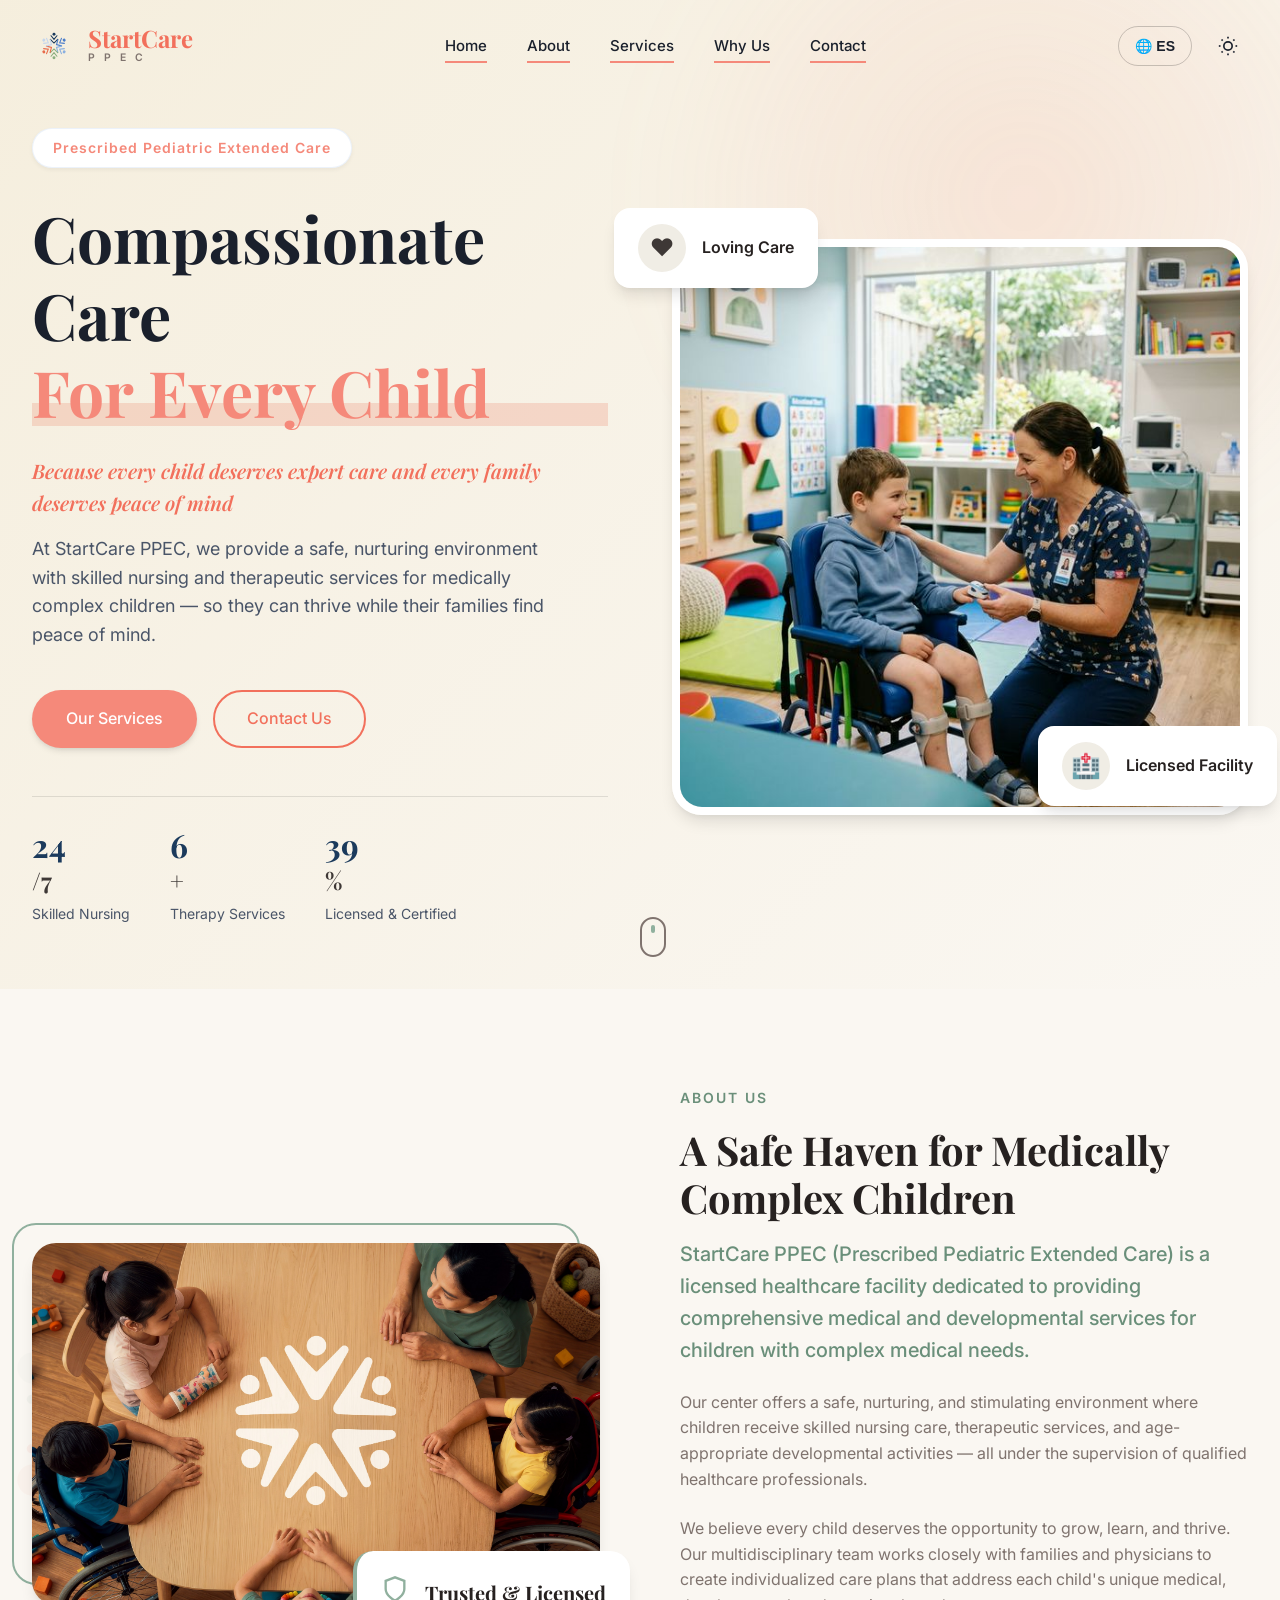
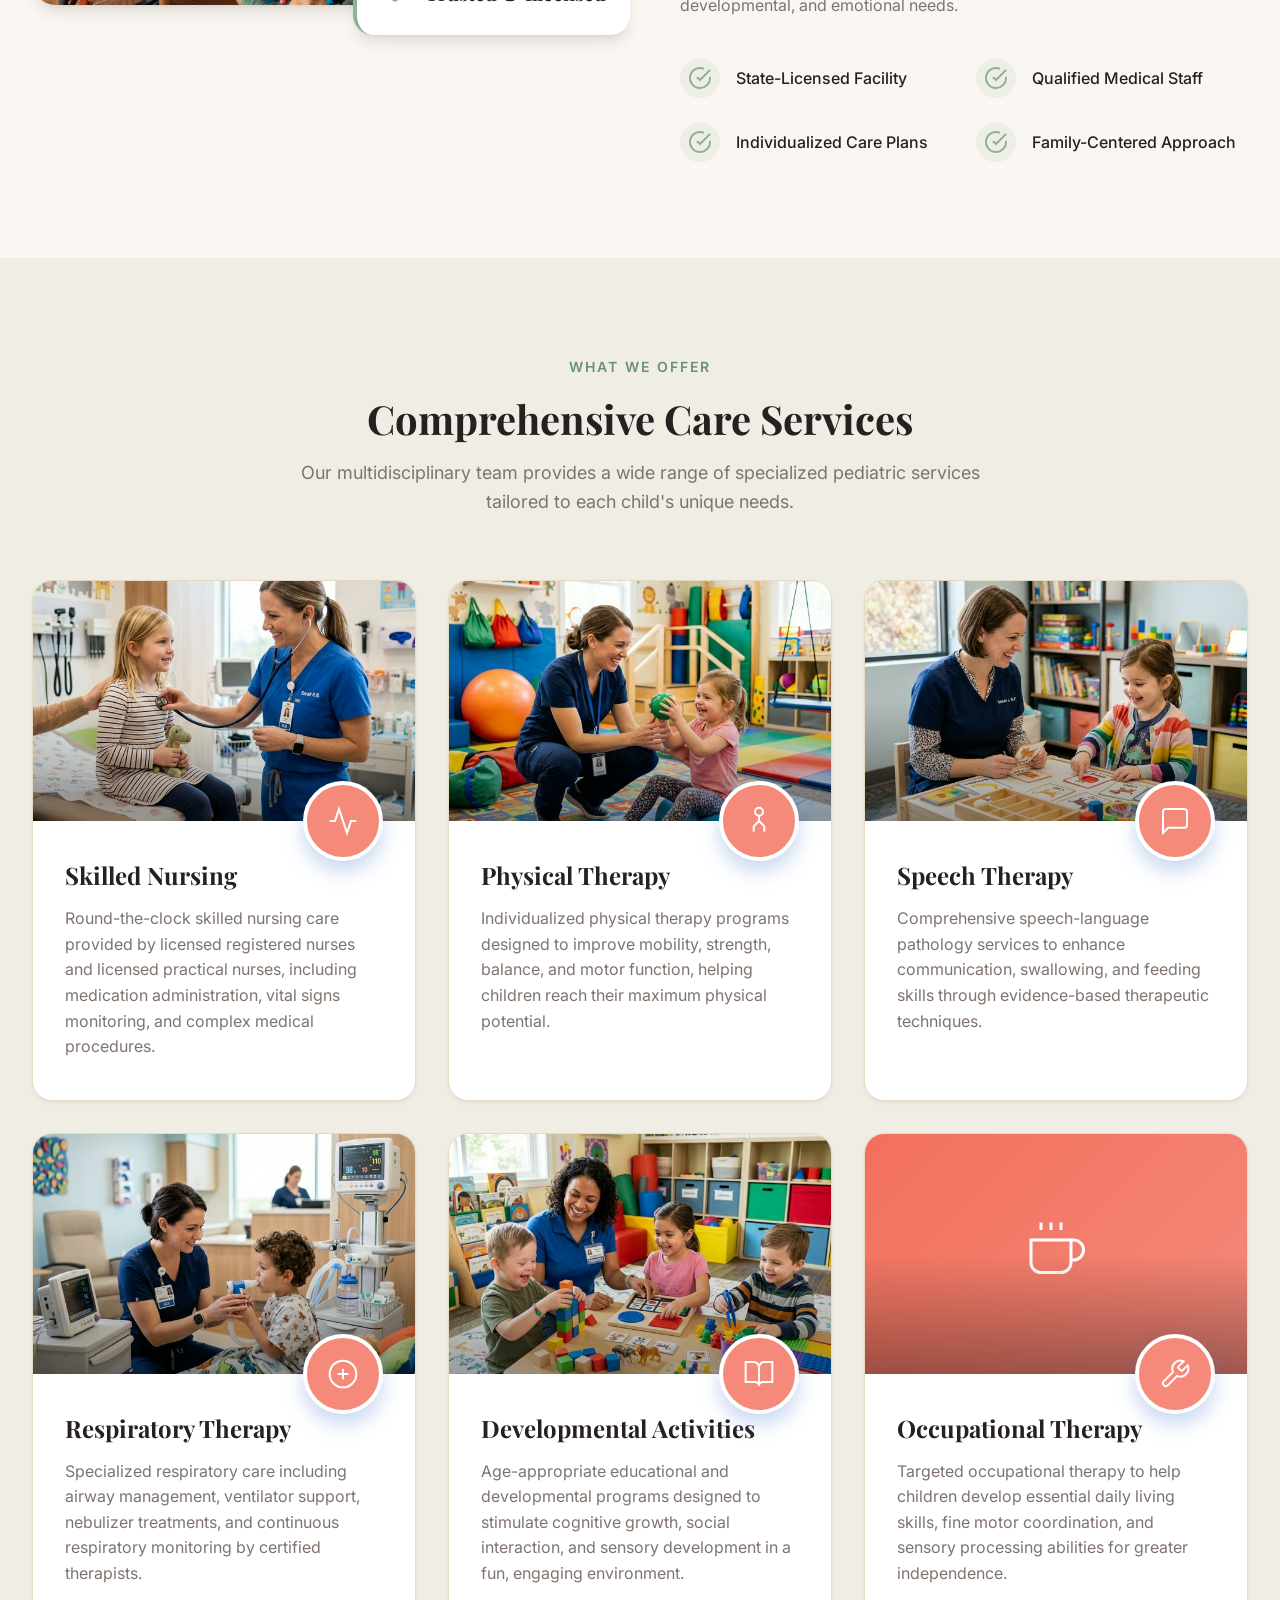
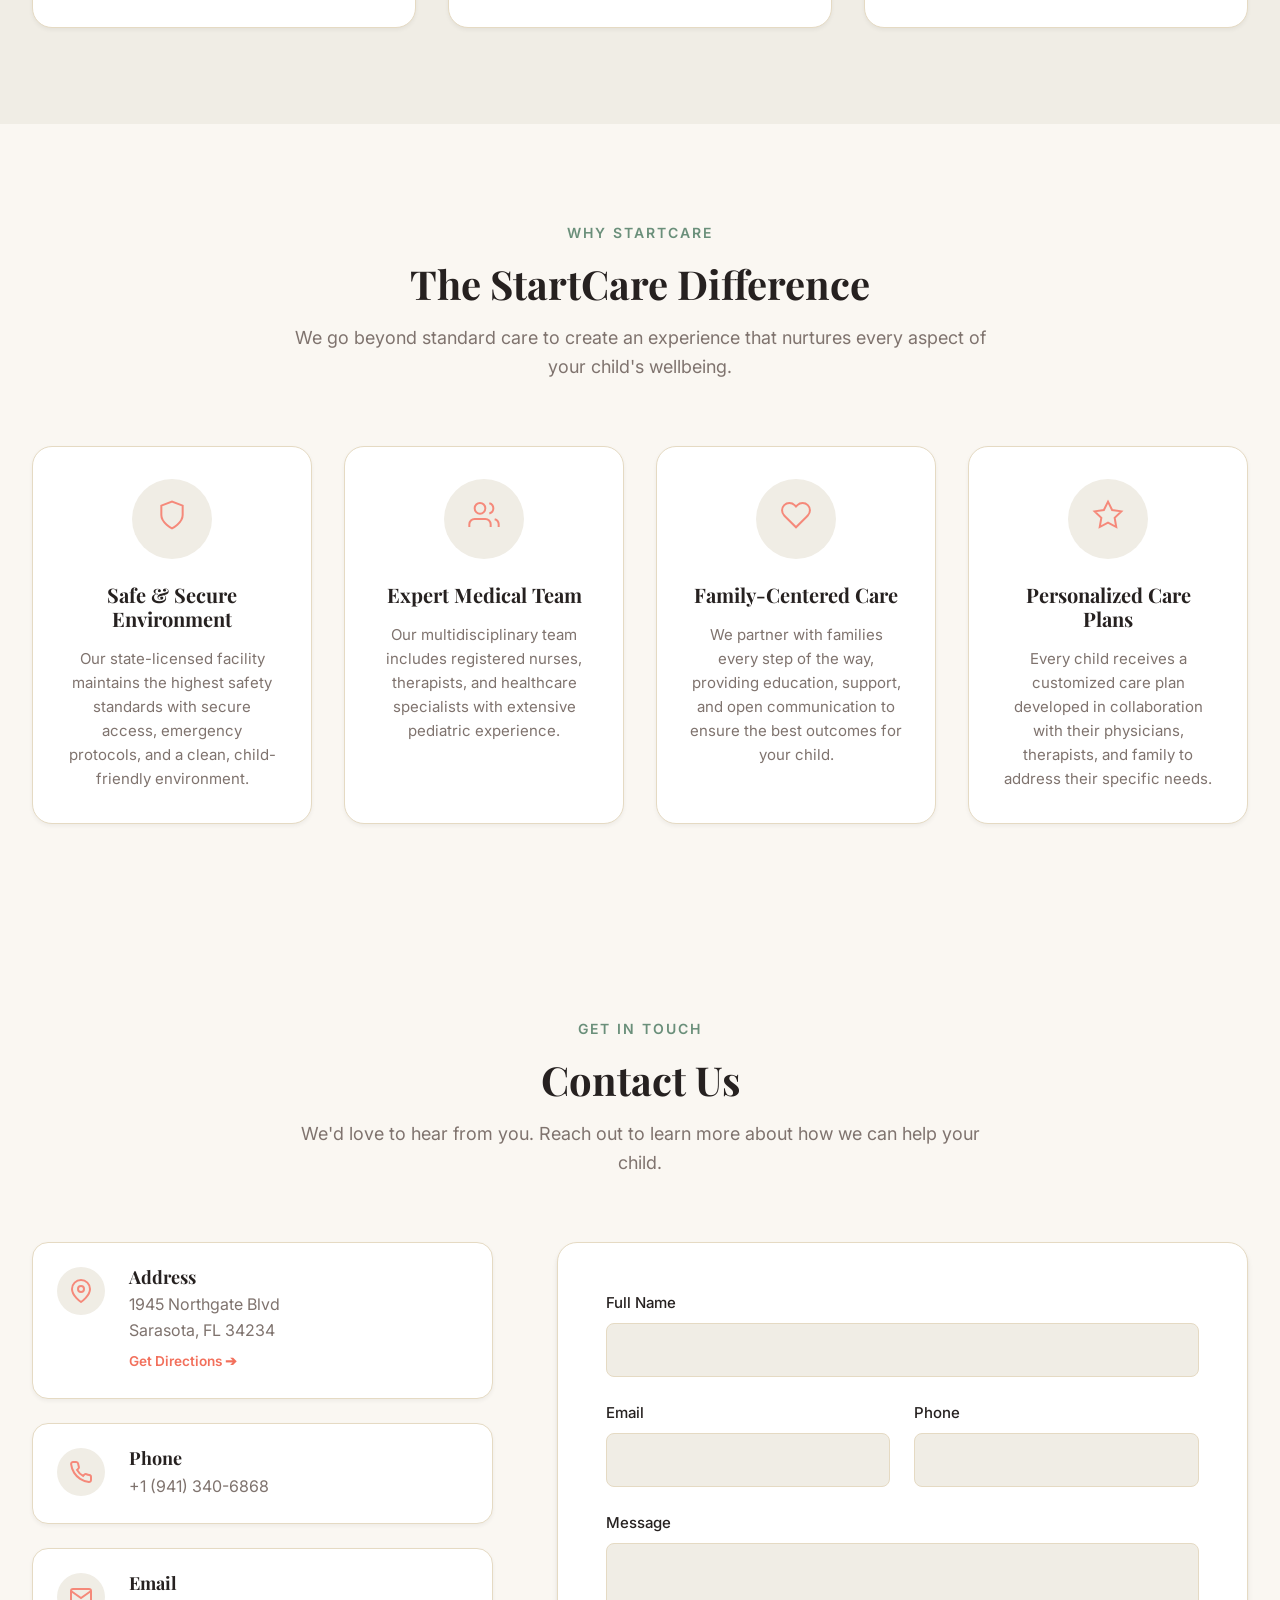
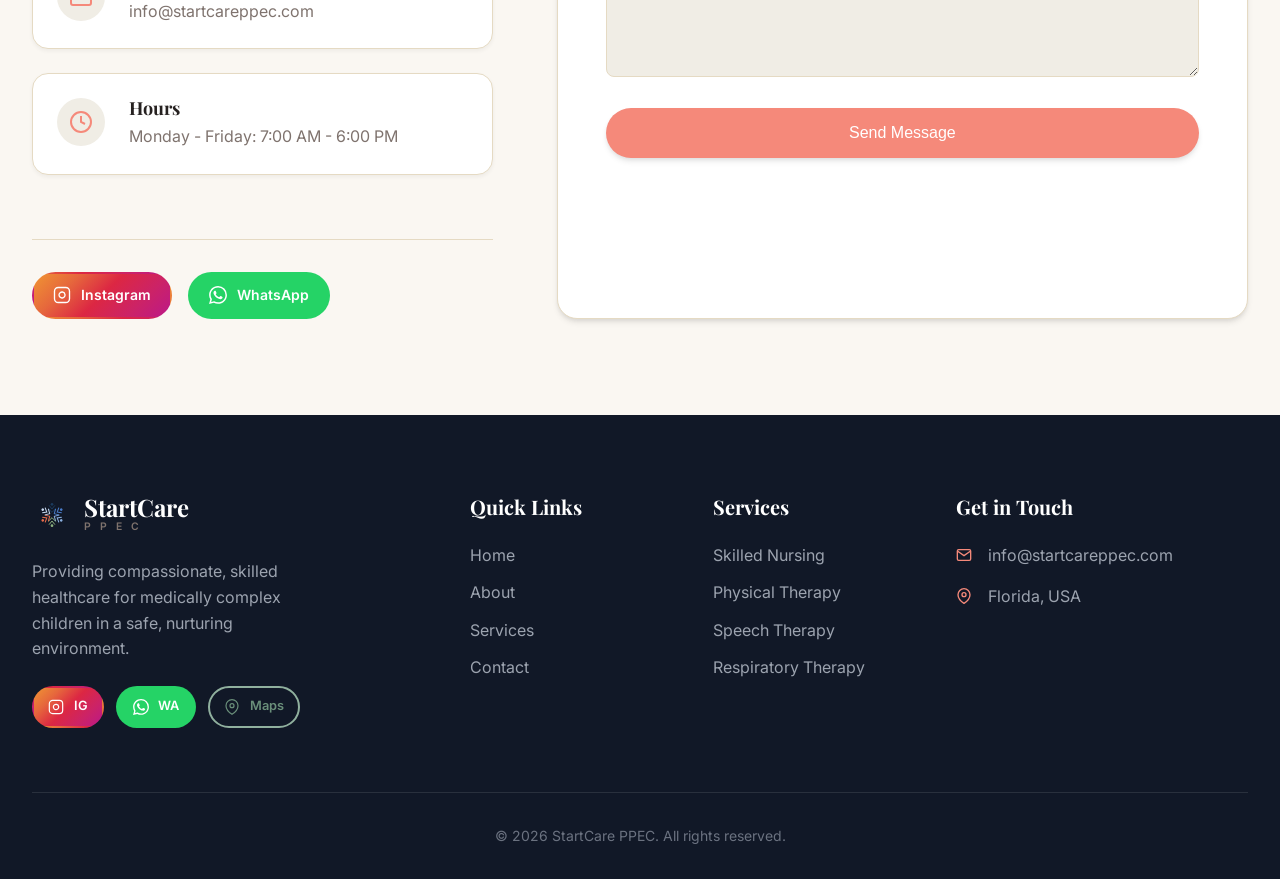
==== commit c5ed9b0f: "fix: unify address card and get directions button" ====
--- a/index.html
+++ b/index.html
@@ -389,7 +389,7 @@
             </div>
             <div class="contact-grid">
                 <div class="contact-info reveal-left">
-                    <div class="contact-card">
+                    <a href="https://maps.google.com/?q=1945+Northgate+Blvd,+Sarasota,+FL+34234" target="_blank" rel="noopener" class="contact-card contact-card-link">
                         <div class="contact-icon">
                             <svg viewBox="0 0 24 24" width="24" height="24" fill="none" stroke="currentColor" stroke-width="2"><path d="M21 10c0 7-9 13-9 13s-9-6-9-13a9 9 0 0 1 18 0z"/><circle cx="12" cy="10" r="3"/></svg>
                         </div>
@@ -397,8 +397,9 @@
                             <h4 data-i18n="contact.address.label">Address</h4>
                             <p>1945 Northgate Blvd</p>
                             <p>Sarasota, FL 34234</p>
-                        </div>
-                    </div>
+                            <span class="inline-link" data-i18n="contact.address.getDirections">Get Directions ➔</span>
+                        </div>
+                    </a>
                     <div class="contact-card">
                         <div class="contact-icon">
                             <svg viewBox="0 0 24 24" width="24" height="24" fill="none" stroke="currentColor" stroke-width="2"><path d="M22 16.92v3a2 2 0 0 1-2.18 2 19.79 19.79 0 0 1-8.63-3.07 19.5 19.5 0 0 1-6-6 19.79 19.79 0 0 1-3.07-8.67A2 2 0 0 1 4.11 2h3a2 2 0 0 1 2 1.72 12.84 12.84 0 0 0 .7 2.81 2 2 0 0 1-.45 2.11L8.09 9.91a16 16 0 0 0 6 6l1.27-1.27a2 2 0 0 1 2.11-.45 12.84 12.84 0 0 0 2.81.7A2 2 0 0 1 22 16.92z"/></svg>
@@ -435,10 +436,6 @@
                         <a href="https://wa.me/19413406868" target="_blank" rel="noopener" class="social-btn social-btn--whatsapp">
                             <svg viewBox="0 0 24 24" width="18" height="18" fill="currentColor"><path d="M17.472 14.382c-.297-.149-1.758-.867-2.03-.967-.273-.099-.471-.148-.67.15-.197.297-.767.966-.94 1.164-.173.199-.347.223-.644.075-.297-.15-1.255-.463-2.39-1.475-.883-.788-1.48-1.761-1.653-2.059-.173-.297-.018-.458.13-.606.134-.133.298-.347.446-.52.149-.174.198-.298.298-.497.099-.198.05-.371-.025-.52-.075-.149-.669-1.612-.916-2.207-.242-.579-.487-.5-.669-.51-.173-.008-.371-.01-.57-.01-.198 0-.52.074-.792.372-.272.297-1.04 1.016-1.04 2.479 0 1.462 1.065 2.875 1.213 3.074.149.198 2.096 3.2 5.077 4.487.709.306 1.262.489 1.694.625.712.227 1.36.195 1.871.118.571-.085 1.758-.719 2.006-1.413.248-.694.248-1.289.173-1.413-.074-.124-.272-.198-.57-.347m-5.421 7.403h-.004a9.87 9.87 0 01-5.031-1.378l-.361-.214-3.741.982.998-3.648-.235-.374a9.86 9.86 0 01-1.51-5.26c.001-5.45 4.436-9.884 9.888-9.884 2.64 0 5.122 1.03 6.988 2.898a9.825 9.825 0 012.893 6.994c-.003 5.45-4.437 9.884-9.885 9.884m8.413-18.297A11.815 11.815 0 0012.05 0C5.495 0 .16 5.335.157 11.892c0 2.096.547 4.142 1.588 5.945L.057 24l6.305-1.654a11.882 11.882 0 005.683 1.448h.005c6.554 0 11.89-5.335 11.893-11.893a11.821 11.821 0 00-3.48-8.413z"/></svg>
                             WhatsApp
-                        </a>
-                        <a href="https://maps.google.com/?q=1945+Northgate+Blvd,+Sarasota,+FL+34234" target="_blank" rel="noopener" class="social-btn social-btn--maps">
-                            <svg viewBox="0 0 24 24" width="18" height="18" fill="none" stroke="currentColor" stroke-width="1.8"><path d="M21 10c0 7-9 13-9 13s-9-6-9-13a9 9 0 0 1 18 0z"/><circle cx="12" cy="10" r="3"/></svg>
-                            Get Directions
                         </a>
                     </div>
                 </div>
--- a/styles.css
+++ b/styles.css
@@ -1700,6 +1700,30 @@
     border-color: var(--accent-green);
 }
 
+/* Contact Card link styles */
+.contact-card-link {
+    text-decoration: none;
+    color: inherit;
+    transition: transform 0.3s ease, border-color 0.3s ease, box-shadow 0.3s ease;
+}
+.contact-card-link:hover {
+    transform: translateY(-3px);
+    box-shadow: 0 10px 25px rgba(0,0,0,0.06);
+    border-color: var(--primary) !important;
+}
+.contact-card-link .inline-link {
+    display: inline-block;
+    margin-top: 0.5rem;
+    font-size: 0.85rem;
+    font-weight: 600;
+    color: var(--primary);
+    transition: color 0.2s, transform 0.2s;
+}
+.contact-card-link:hover .inline-link {
+    color: var(--accent-green);
+    transform: translateX(3px);
+}
+
 /* Footer social buttons (smaller, icon-only on mobile) */
 .footer-social {
     display: flex;
@@ -1712,6 +1736,7 @@
     font-size: 0.8rem;
 }
 
+
 @media (max-width: 768px) {
     .social-bar {
         justify-content: center;
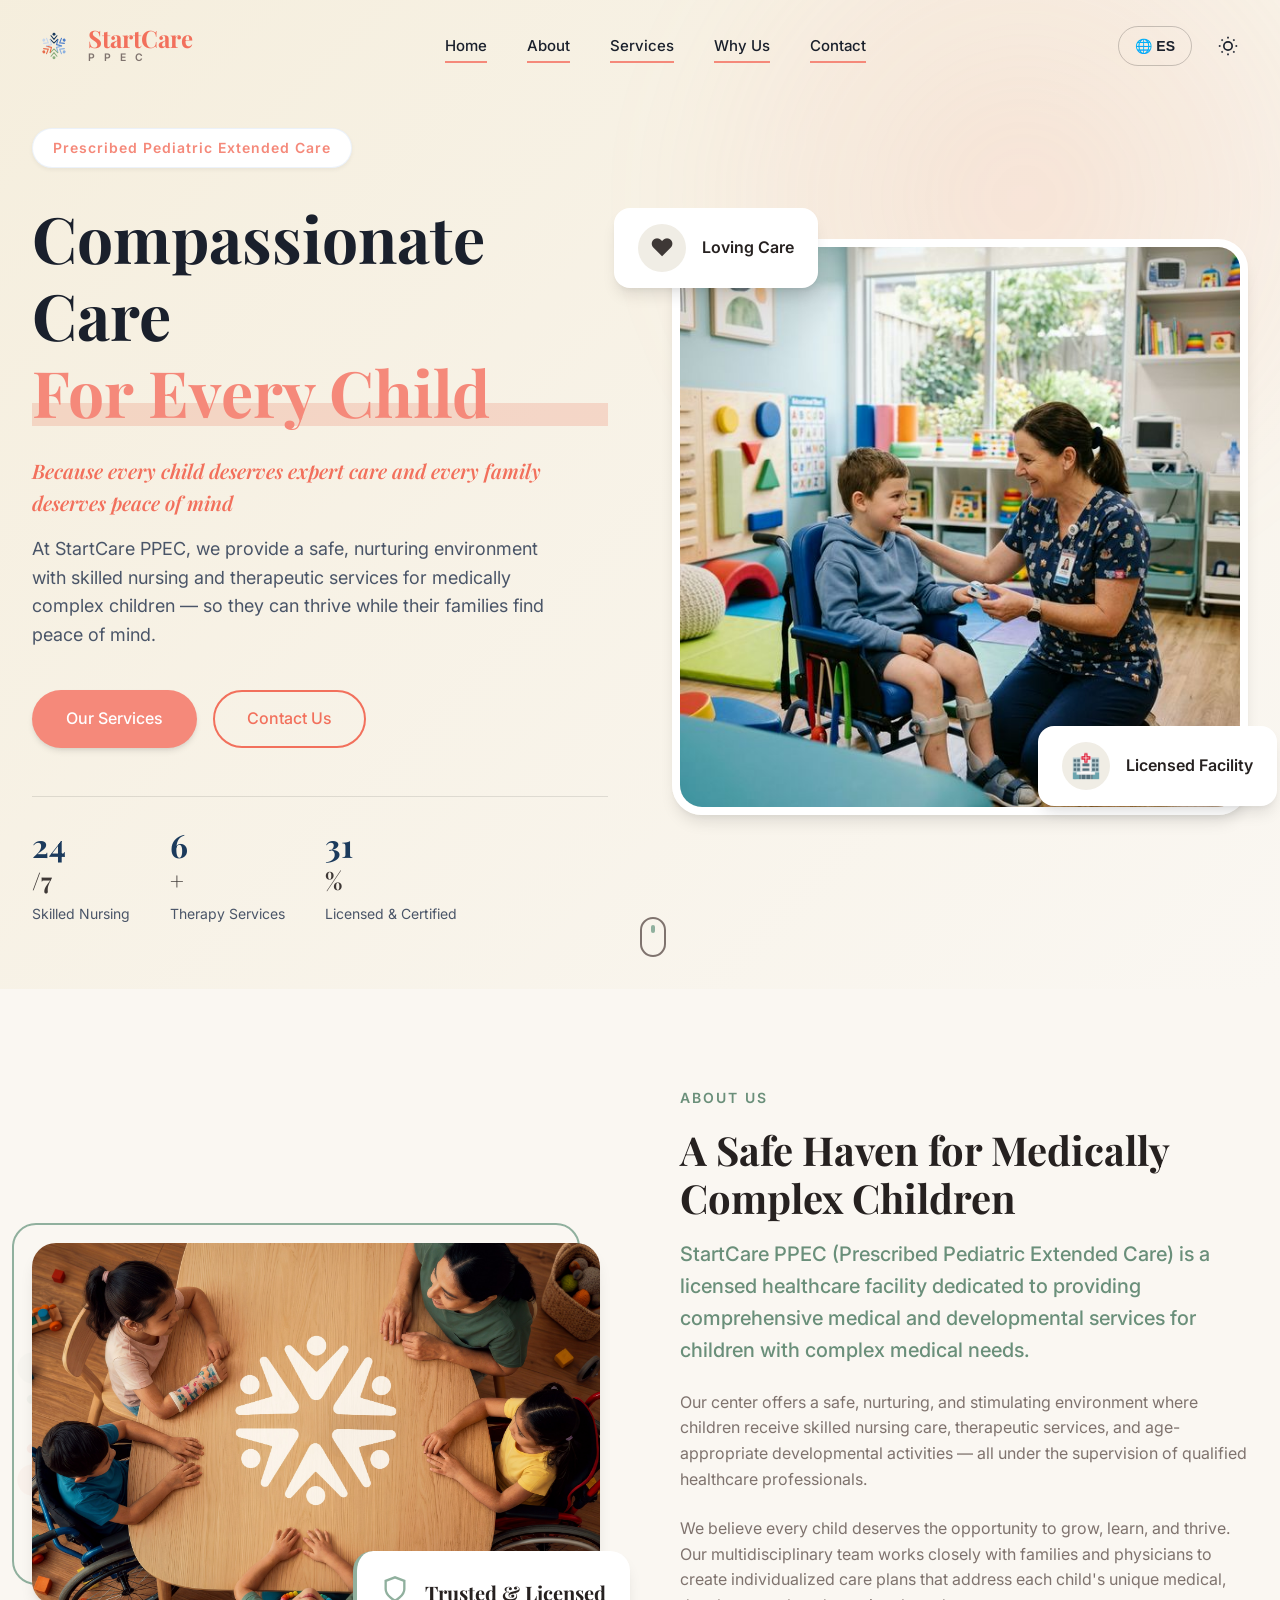
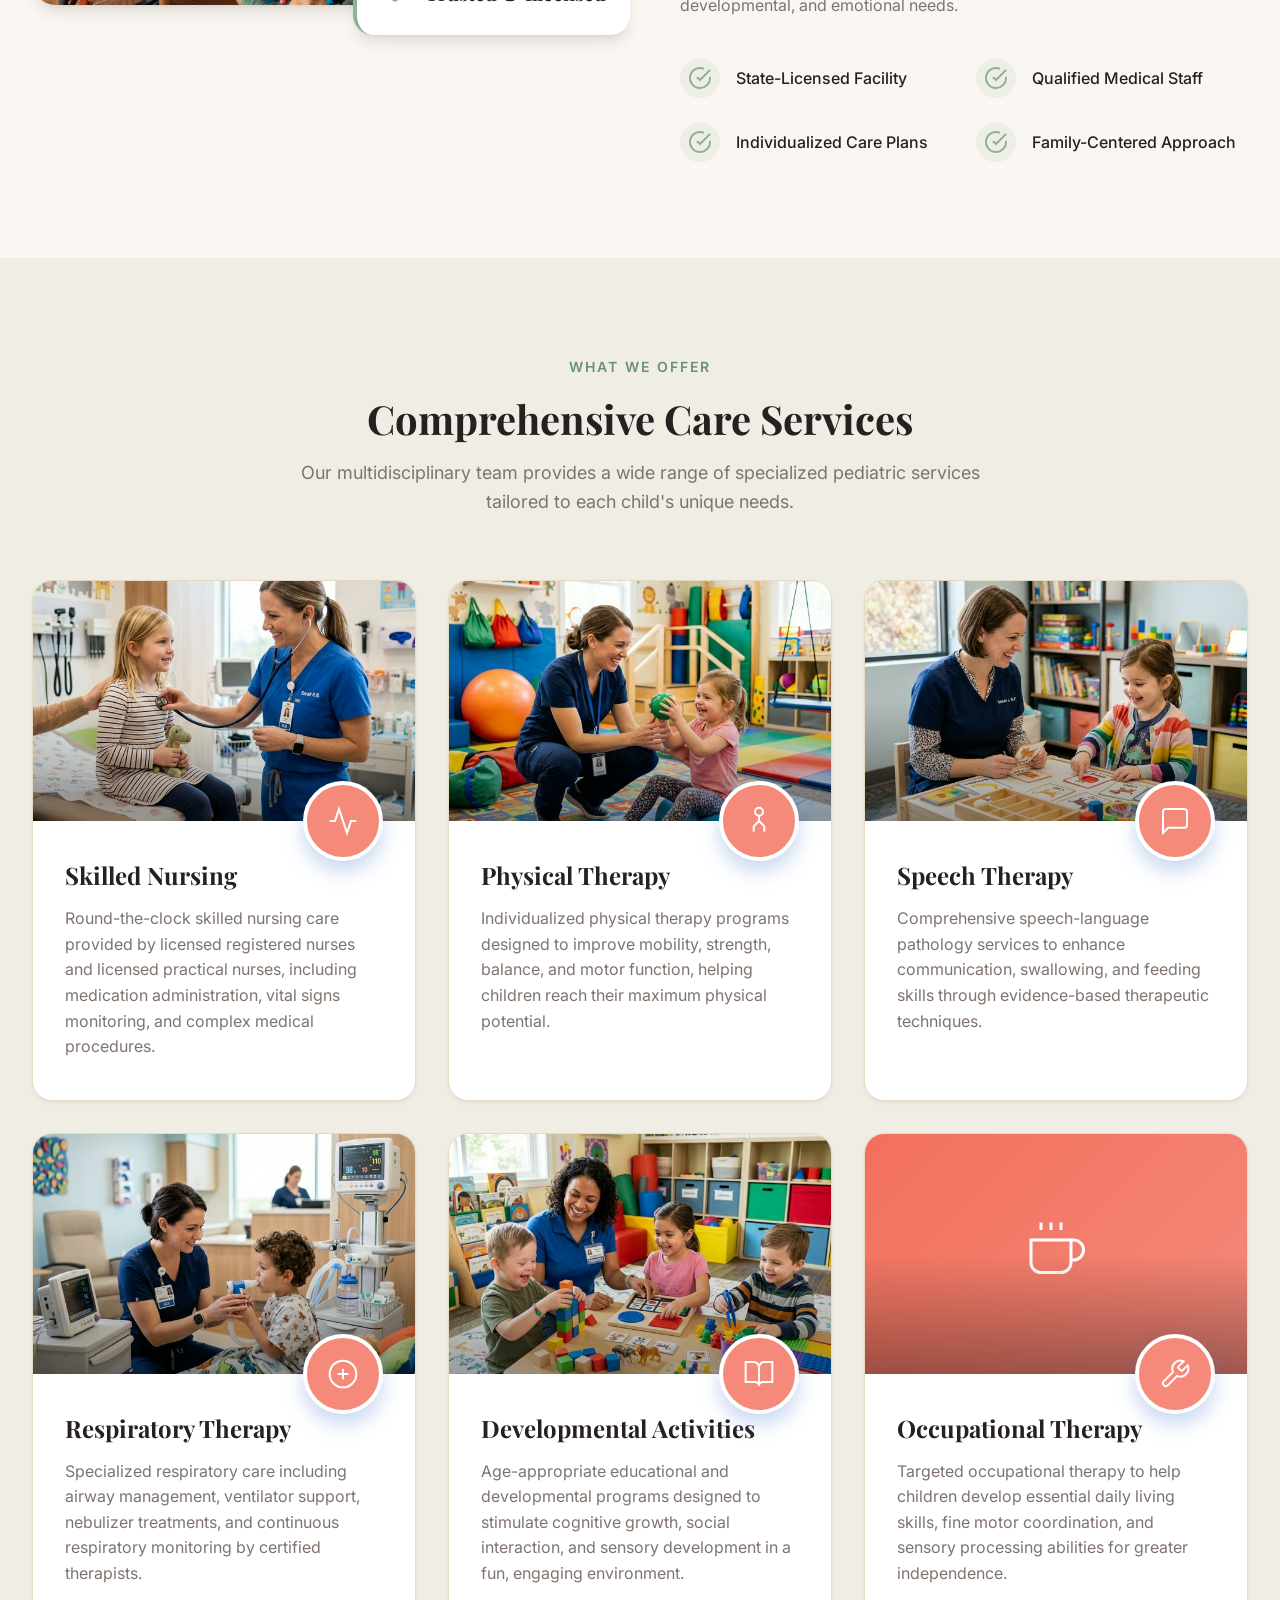
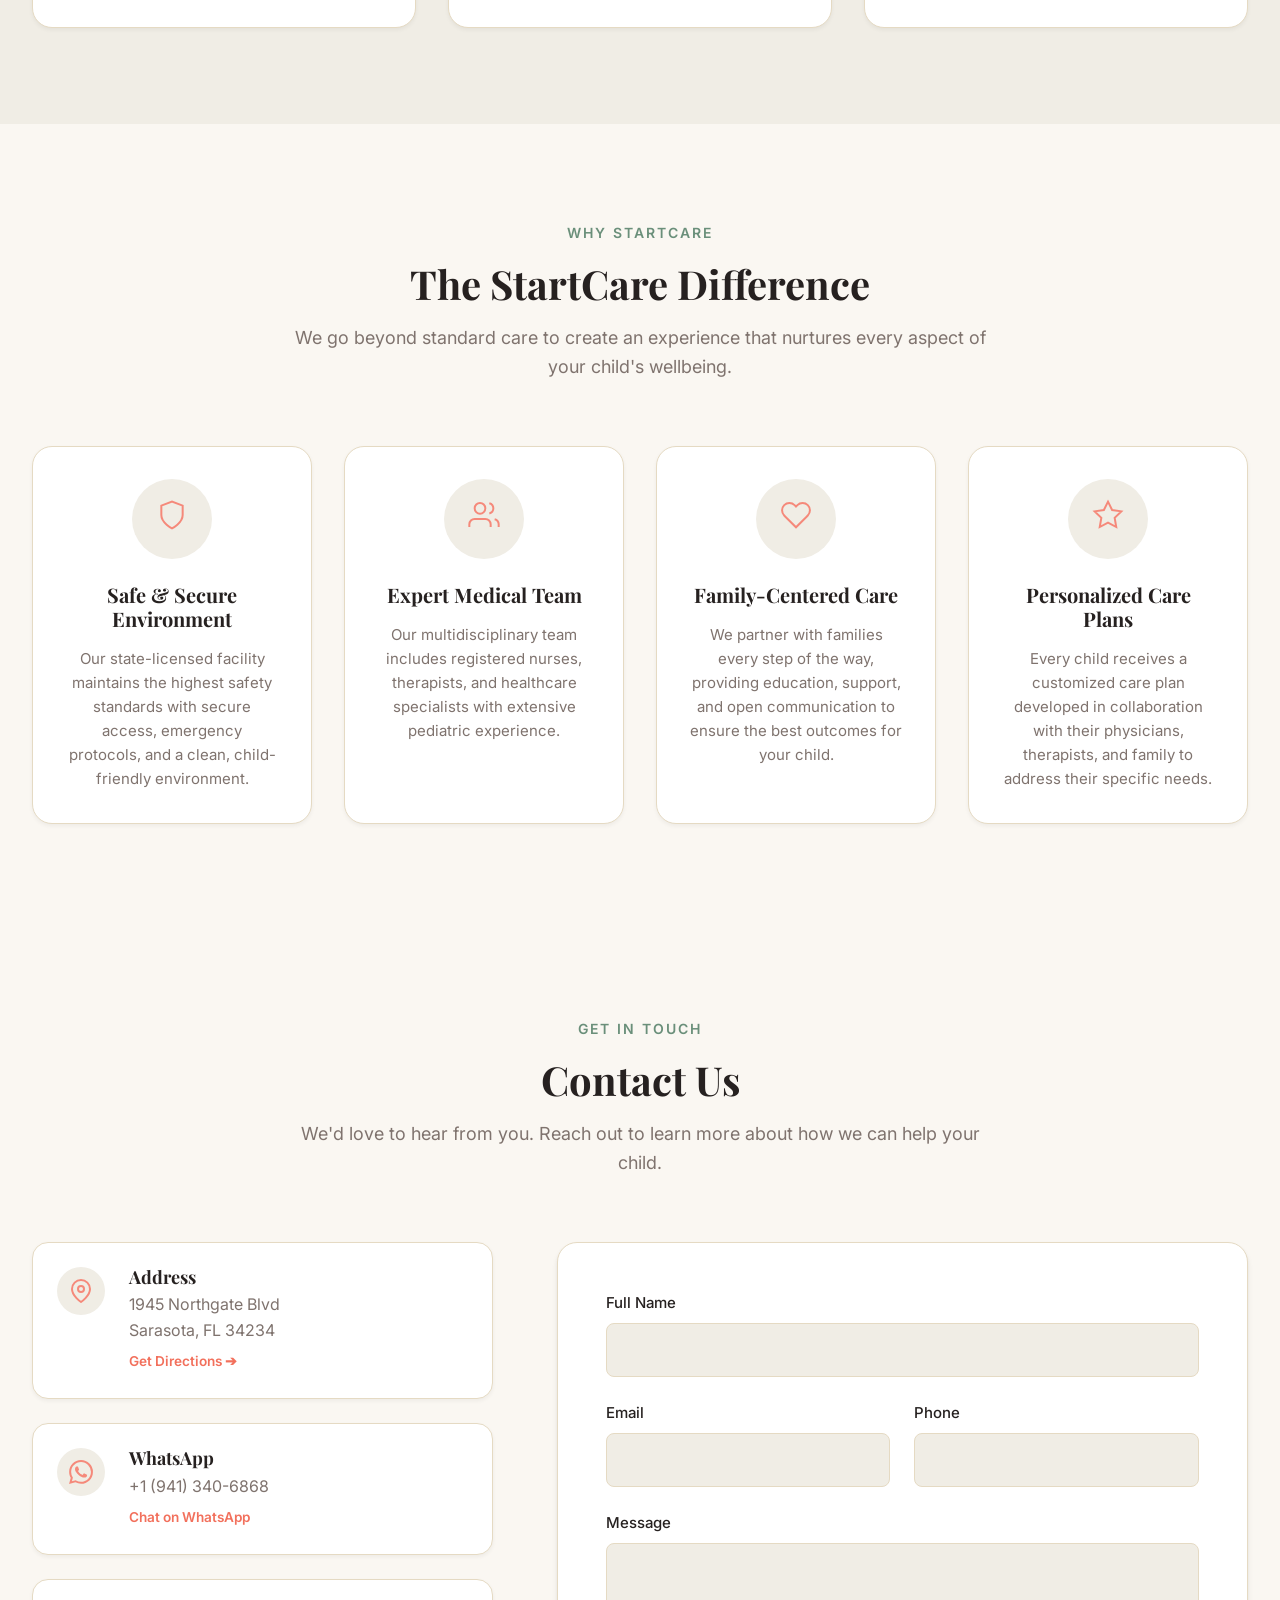
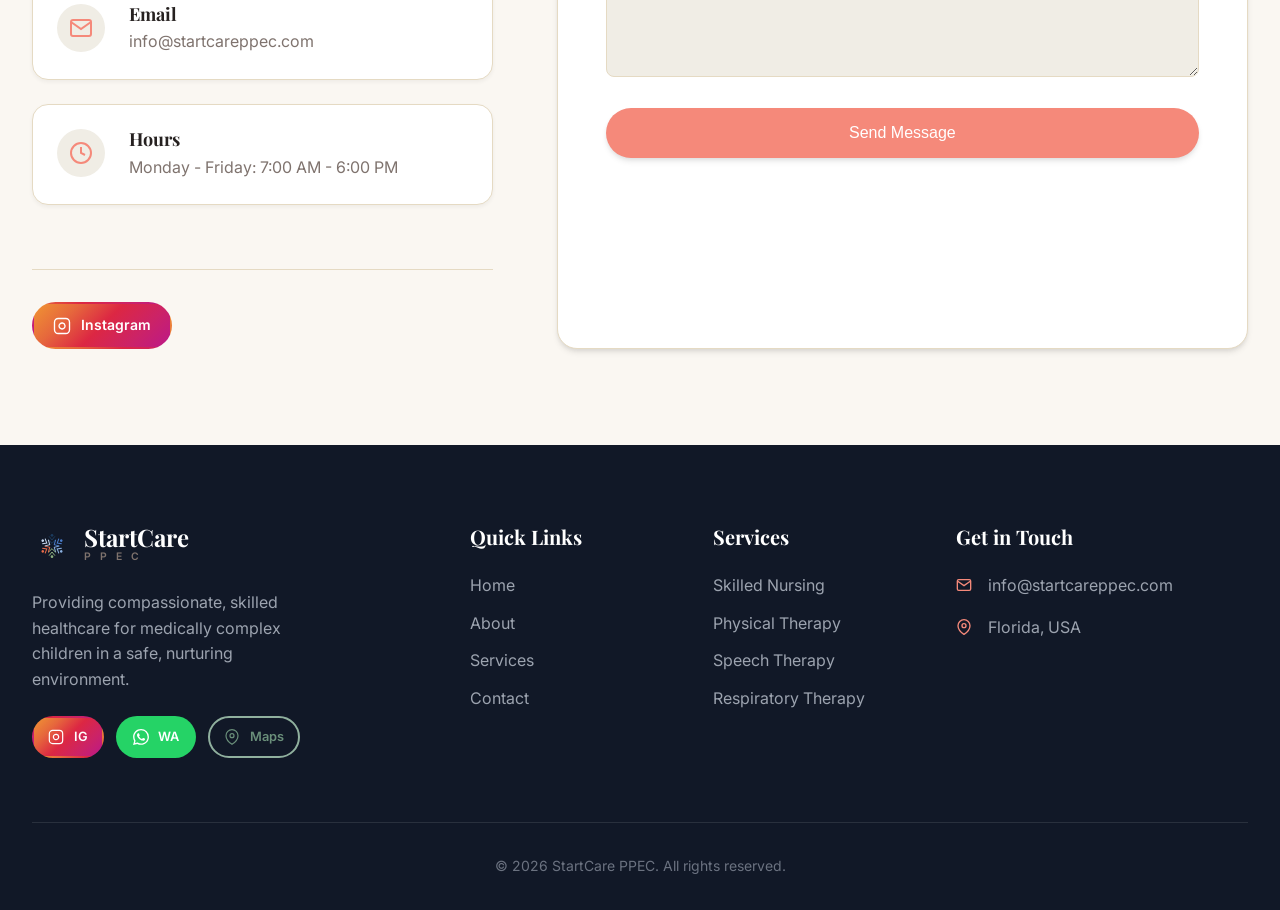
==== commit 5f15d3e9: "feat: replace phone contact card with whatsapp link-card" ====
--- a/index.html
+++ b/index.html
@@ -400,15 +400,16 @@
                             <span class="inline-link" data-i18n="contact.address.getDirections">Get Directions ➔</span>
                         </div>
                     </a>
-                    <div class="contact-card">
+                    <a href="https://wa.me/19413406868" target="_blank" rel="noopener" class="contact-card contact-card-link">
                         <div class="contact-icon">
-                            <svg viewBox="0 0 24 24" width="24" height="24" fill="none" stroke="currentColor" stroke-width="2"><path d="M22 16.92v3a2 2 0 0 1-2.18 2 19.79 19.79 0 0 1-8.63-3.07 19.5 19.5 0 0 1-6-6 19.79 19.79 0 0 1-3.07-8.67A2 2 0 0 1 4.11 2h3a2 2 0 0 1 2 1.72 12.84 12.84 0 0 0 .7 2.81 2 2 0 0 1-.45 2.11L8.09 9.91a16 16 0 0 0 6 6l1.27-1.27a2 2 0 0 1 2.11-.45 12.84 12.84 0 0 0 2.81.7A2 2 0 0 1 22 16.92z"/></svg>
+                            <svg viewBox="0 0 24 24" width="24" height="24" fill="currentColor"><path d="M17.472 14.382c-.297-.149-1.758-.867-2.03-.967-.273-.099-.471-.148-.67.15-.197.297-.767.966-.94 1.164-.173.199-.347.223-.644.075-.297-.15-1.255-.463-2.39-1.475-.883-.788-1.48-1.761-1.653-2.059-.173-.297-.018-.458.13-.606.134-.133.298-.347.446-.52.149-.174.198-.298.298-.497.099-.198.05-.371-.025-.52-.075-.149-.669-1.612-.916-2.207-.242-.579-.487-.5-.669-.51-.173-.008-.371-.01-.57-.01-.198 0-.52.074-.792.372-.272.297-1.04 1.016-1.04 2.479 0 1.462 1.065 2.875 1.213 3.074.149.198 2.096 3.2 5.077 4.487.709.306 1.262.489 1.694.625.712.227 1.36.195 1.871.118.571-.085 1.758-.719 2.006-1.413.248-.694.248-1.289.173-1.413-.074-.124-.272-.198-.57-.347m-5.421 7.403h-.004a9.87 9.87 0 01-5.031-1.378l-.361-.214-3.741.982.998-3.648-.235-.374a9.86 9.86 0 01-1.51-5.26c.001-5.45 4.436-9.884 9.888-9.884 2.64 0 5.122 1.03 6.988 2.898a9.825 9.825 0 012.893 6.994c-.003 5.45-4.437 9.884-9.885 9.884m8.413-18.297A11.815 11.815 0 0012.05 0C5.495 0 .16 5.335.157 11.892c0 2.096.547 4.142 1.588 5.945L.057 24l6.305-1.654a11.882 11.882 0 005.683 1.448h.005c6.554 0 11.89-5.335 11.893-11.893a11.821 11.821 0 00-3.48-8.413z"/></svg>
                         </div>
                         <div class="contact-detail">
-                            <h4 data-i18n="contact.phone.label">Phone</h4>
-                            <p><a href="tel:+19413406868">+1 (941) 340-6868</a></p>
-                        </div>
-                    </div>
+                            <h4 data-i18n="contact.whatsapp.label">WhatsApp</h4>
+                            <p>+1 (941) 340-6868</p>
+                            <span class="inline-link" data-i18n="contact.whatsapp.value">Chat on WhatsApp</span>
+                        </div>
+                    </a>
                     <div class="contact-card">
                         <div class="contact-icon">
                             <svg viewBox="0 0 24 24" width="24" height="24" fill="none" stroke="currentColor" stroke-width="2"><path d="M4 4h16c1.1 0 2 .9 2 2v12c0 1.1-.9 2-2 2H4c-1.1 0-2-.9-2-2V6c0-1.1.9-2 2-2z"/><polyline points="22,6 12,13 2,6"/></svg>
@@ -432,10 +433,6 @@
                         <a href="https://www.instagram.com/startcareppec" target="_blank" rel="noopener" class="social-btn social-btn--instagram">
                             <svg viewBox="0 0 24 24" width="18" height="18" fill="none" stroke="currentColor" stroke-width="1.8"><rect x="2" y="2" width="20" height="20" rx="5" ry="5"/><path d="M16 11.37A4 4 0 1 1 12.63 8 4 4 0 0 1 16 11.37z"/><line x1="17.5" y1="6.5" x2="17.51" y2="6.5"/></svg>
                             Instagram
-                        </a>
-                        <a href="https://wa.me/19413406868" target="_blank" rel="noopener" class="social-btn social-btn--whatsapp">
-                            <svg viewBox="0 0 24 24" width="18" height="18" fill="currentColor"><path d="M17.472 14.382c-.297-.149-1.758-.867-2.03-.967-.273-.099-.471-.148-.67.15-.197.297-.767.966-.94 1.164-.173.199-.347.223-.644.075-.297-.15-1.255-.463-2.39-1.475-.883-.788-1.48-1.761-1.653-2.059-.173-.297-.018-.458.13-.606.134-.133.298-.347.446-.52.149-.174.198-.298.298-.497.099-.198.05-.371-.025-.52-.075-.149-.669-1.612-.916-2.207-.242-.579-.487-.5-.669-.51-.173-.008-.371-.01-.57-.01-.198 0-.52.074-.792.372-.272.297-1.04 1.016-1.04 2.479 0 1.462 1.065 2.875 1.213 3.074.149.198 2.096 3.2 5.077 4.487.709.306 1.262.489 1.694.625.712.227 1.36.195 1.871.118.571-.085 1.758-.719 2.006-1.413.248-.694.248-1.289.173-1.413-.074-.124-.272-.198-.57-.347m-5.421 7.403h-.004a9.87 9.87 0 01-5.031-1.378l-.361-.214-3.741.982.998-3.648-.235-.374a9.86 9.86 0 01-1.51-5.26c.001-5.45 4.436-9.884 9.888-9.884 2.64 0 5.122 1.03 6.988 2.898a9.825 9.825 0 012.893 6.994c-.003 5.45-4.437 9.884-9.885 9.884m8.413-18.297A11.815 11.815 0 0012.05 0C5.495 0 .16 5.335.157 11.892c0 2.096.547 4.142 1.588 5.945L.057 24l6.305-1.654a11.882 11.882 0 005.683 1.448h.005c6.554 0 11.89-5.335 11.893-11.893a11.821 11.821 0 00-3.48-8.413z"/></svg>
-                            WhatsApp
                         </a>
                     </div>
                 </div>
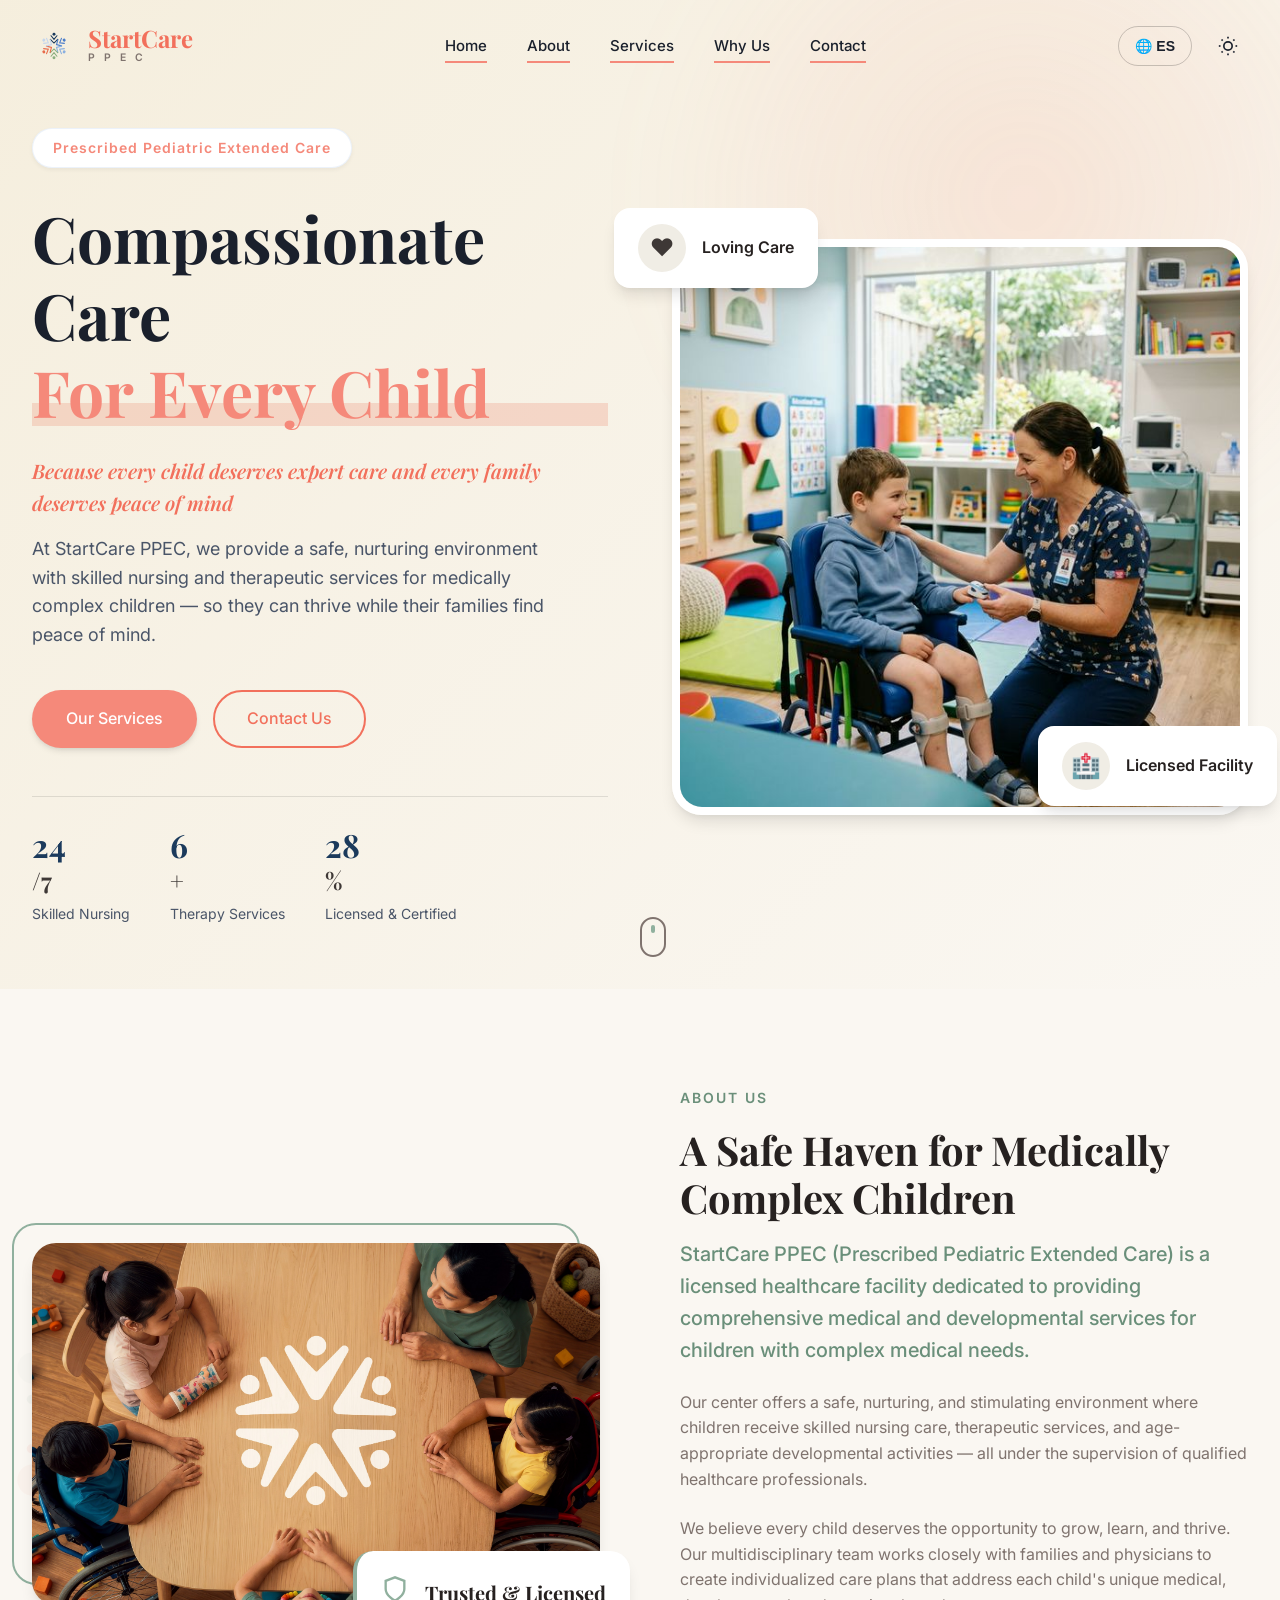
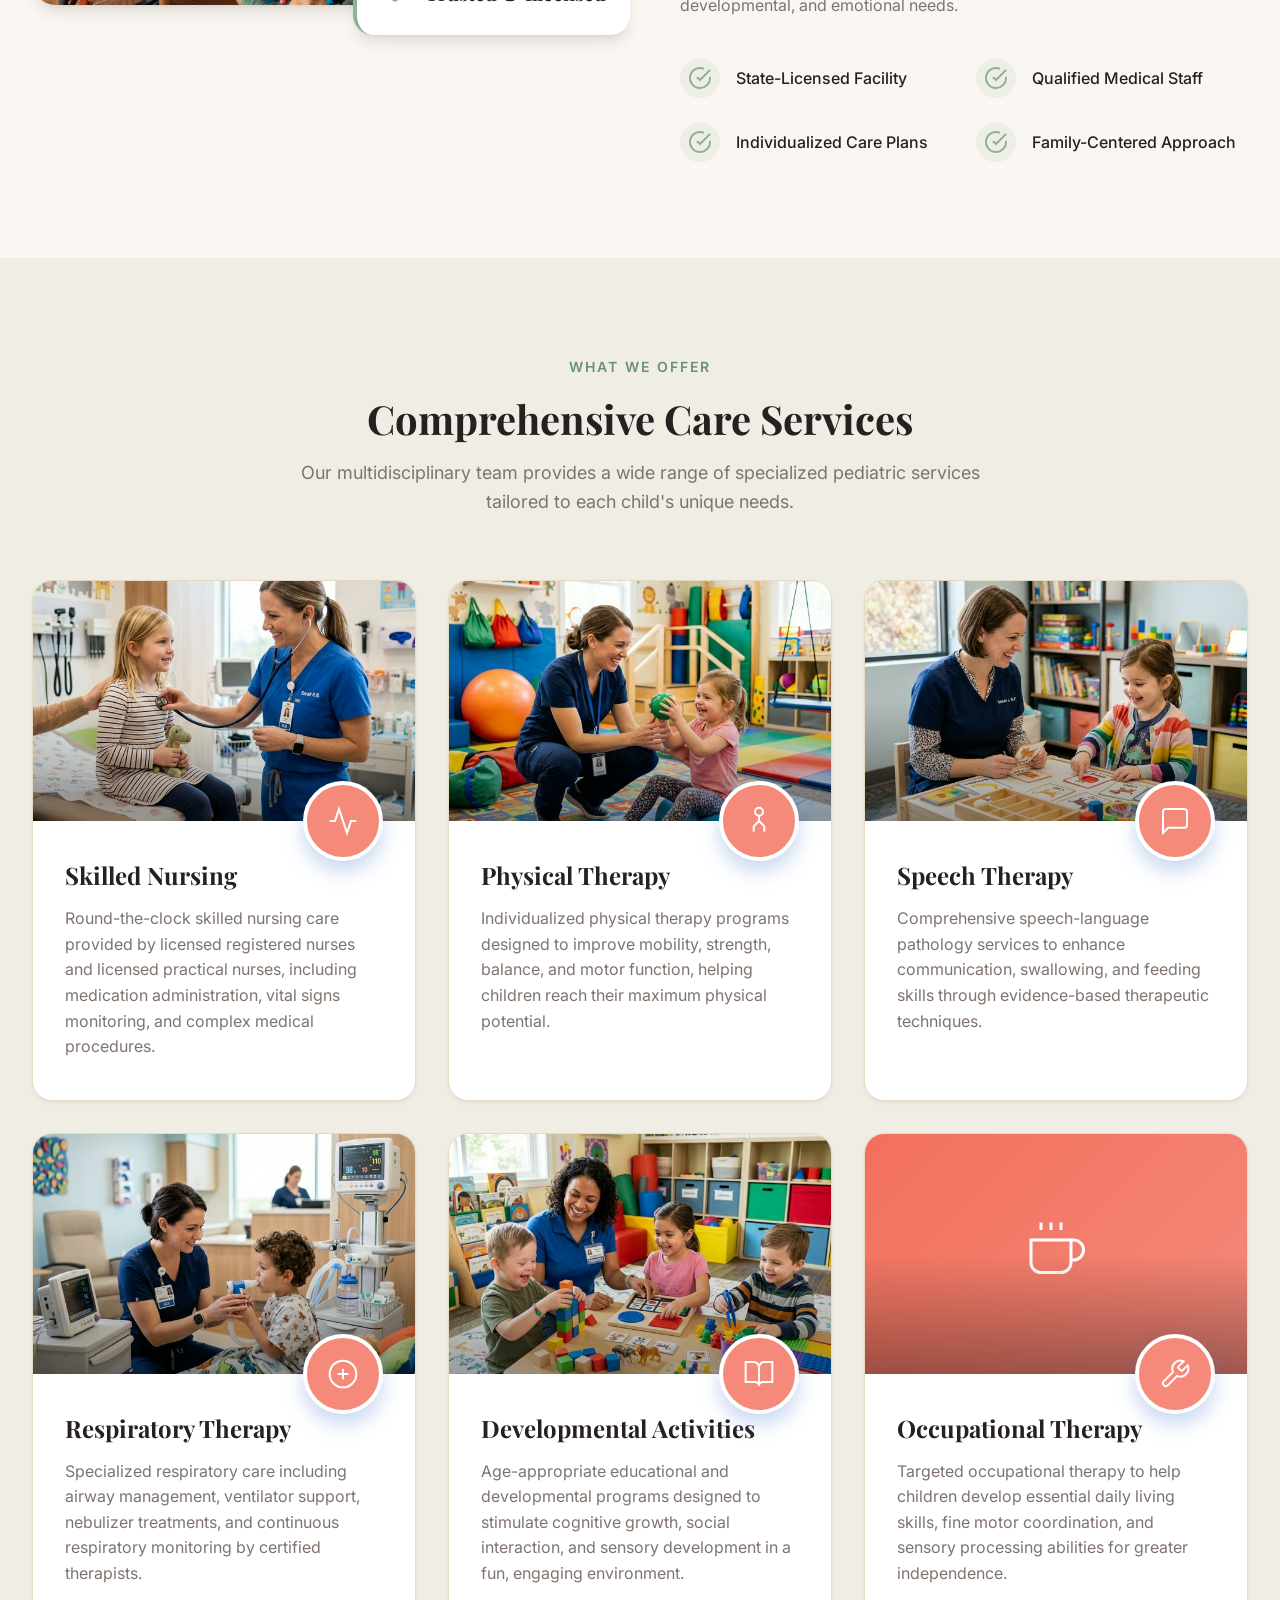
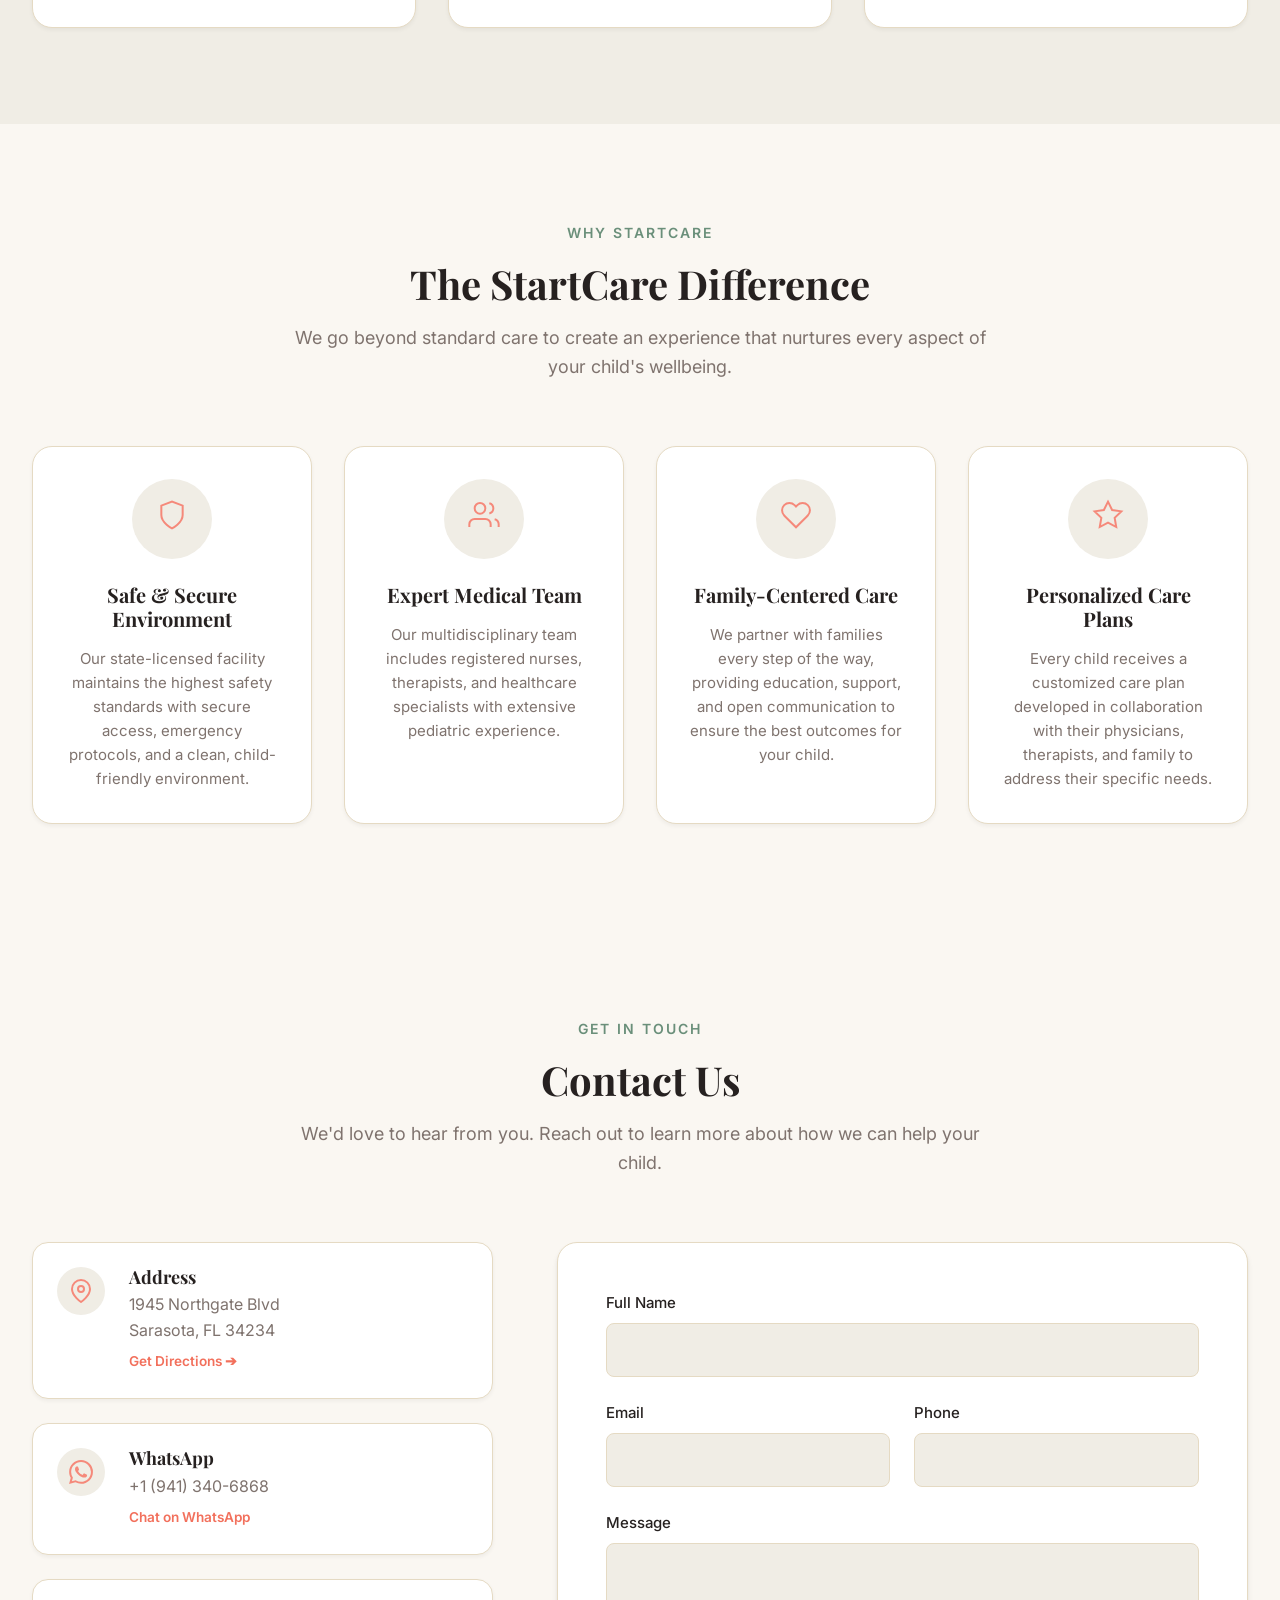
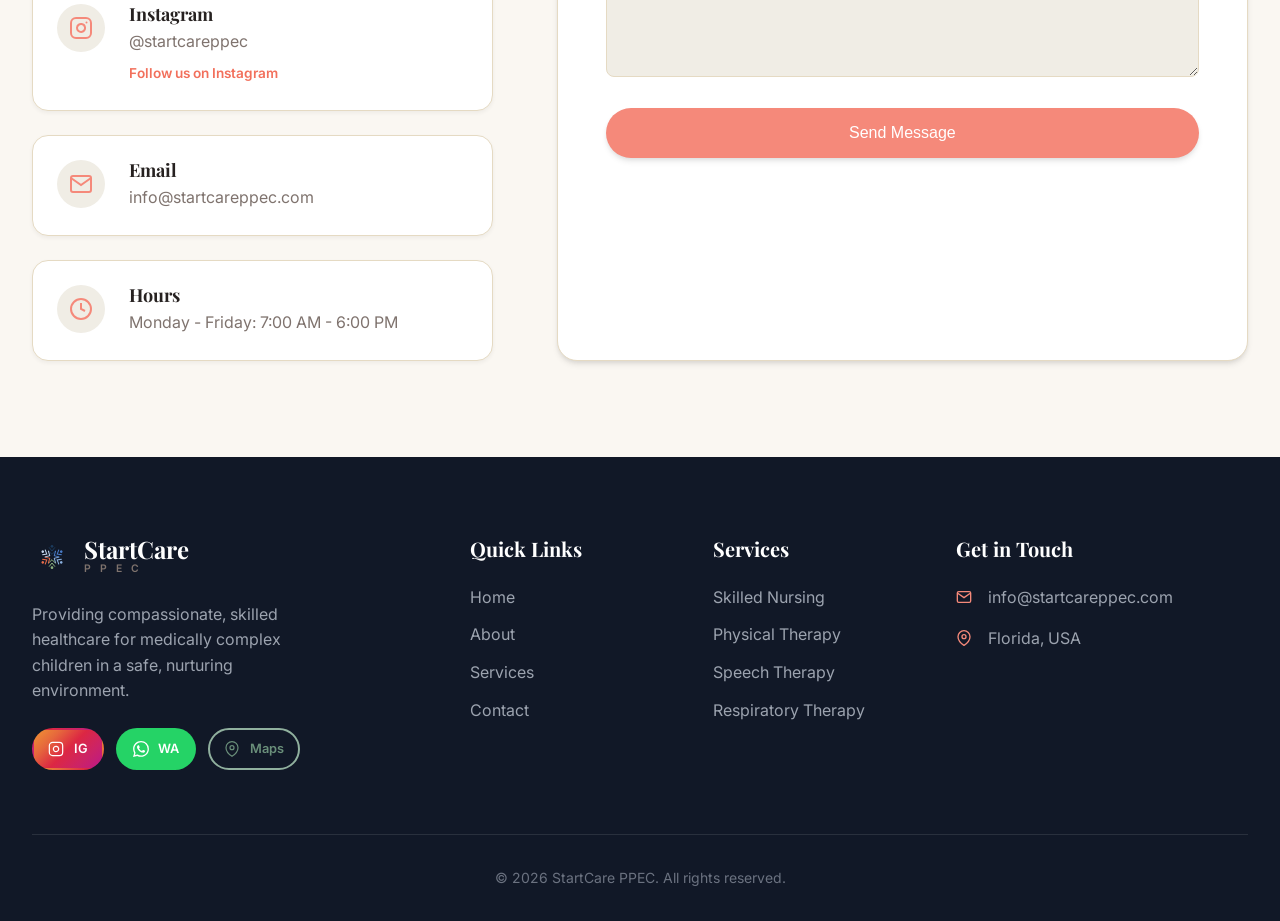
==== commit 75296065: "feat: add Instagram contact card directly under WhatsApp" ====
--- a/index.html
+++ b/index.html
@@ -410,6 +410,16 @@
                             <span class="inline-link" data-i18n="contact.whatsapp.value">Chat on WhatsApp</span>
                         </div>
                     </a>
+                    <a href="https://www.instagram.com/startcareppec" target="_blank" rel="noopener" class="contact-card contact-card-link">
+                        <div class="contact-icon">
+                            <svg viewBox="0 0 24 24" width="24" height="24" fill="none" stroke="currentColor" stroke-width="2" stroke-linecap="round" stroke-linejoin="round"><rect x="2" y="2" width="20" height="20" rx="5" ry="5"/><path d="M16 11.37A4 4 0 1 1 12.63 8 4 4 0 0 1 16 11.37z"/><line x1="17.5" y1="6.5" x2="17.51" y2="6.5"/></svg>
+                        </div>
+                        <div class="contact-detail">
+                            <h4 data-i18n="contact.instagram.label">Instagram</h4>
+                            <p>@startcareppec</p>
+                            <span class="inline-link" data-i18n="contact.instagram.value">Follow us on Instagram</span>
+                        </div>
+                    </a>
                     <div class="contact-card">
                         <div class="contact-icon">
                             <svg viewBox="0 0 24 24" width="24" height="24" fill="none" stroke="currentColor" stroke-width="2"><path d="M4 4h16c1.1 0 2 .9 2 2v12c0 1.1-.9 2-2 2H4c-1.1 0-2-.9-2-2V6c0-1.1.9-2 2-2z"/><polyline points="22,6 12,13 2,6"/></svg>
@@ -428,13 +438,7 @@
                             <p data-i18n="contact.hours.value">Monday - Friday: 7:00 AM - 6:00 PM</p>
                         </div>
                     </div>
-                    <!-- Social media buttons -->
-                    <div class="social-bar">
-                        <a href="https://www.instagram.com/startcareppec" target="_blank" rel="noopener" class="social-btn social-btn--instagram">
-                            <svg viewBox="0 0 24 24" width="18" height="18" fill="none" stroke="currentColor" stroke-width="1.8"><rect x="2" y="2" width="20" height="20" rx="5" ry="5"/><path d="M16 11.37A4 4 0 1 1 12.63 8 4 4 0 0 1 16 11.37z"/><line x1="17.5" y1="6.5" x2="17.51" y2="6.5"/></svg>
-                            Instagram
-                        </a>
-                    </div>
+
                 </div>
                 <div class="contact-form-wrapper reveal-right">
                     <form id="contactForm" class="contact-form">
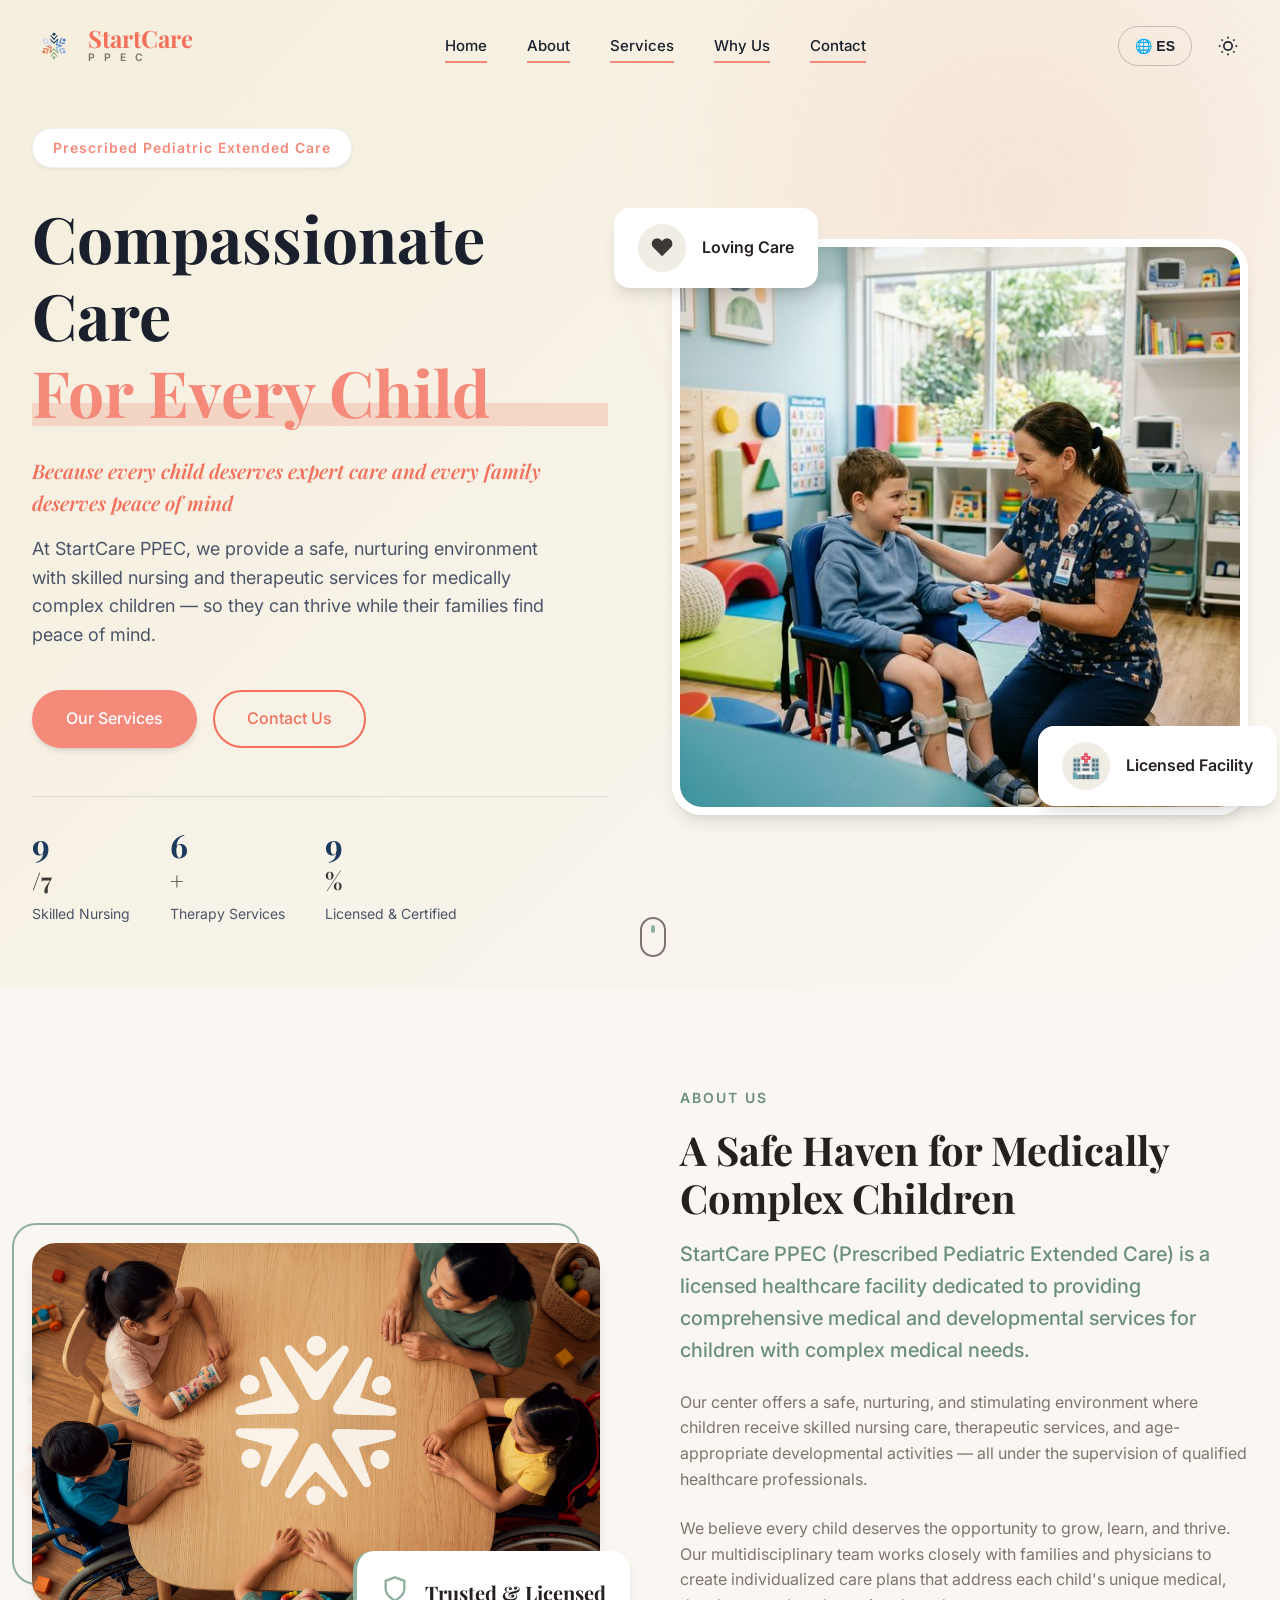
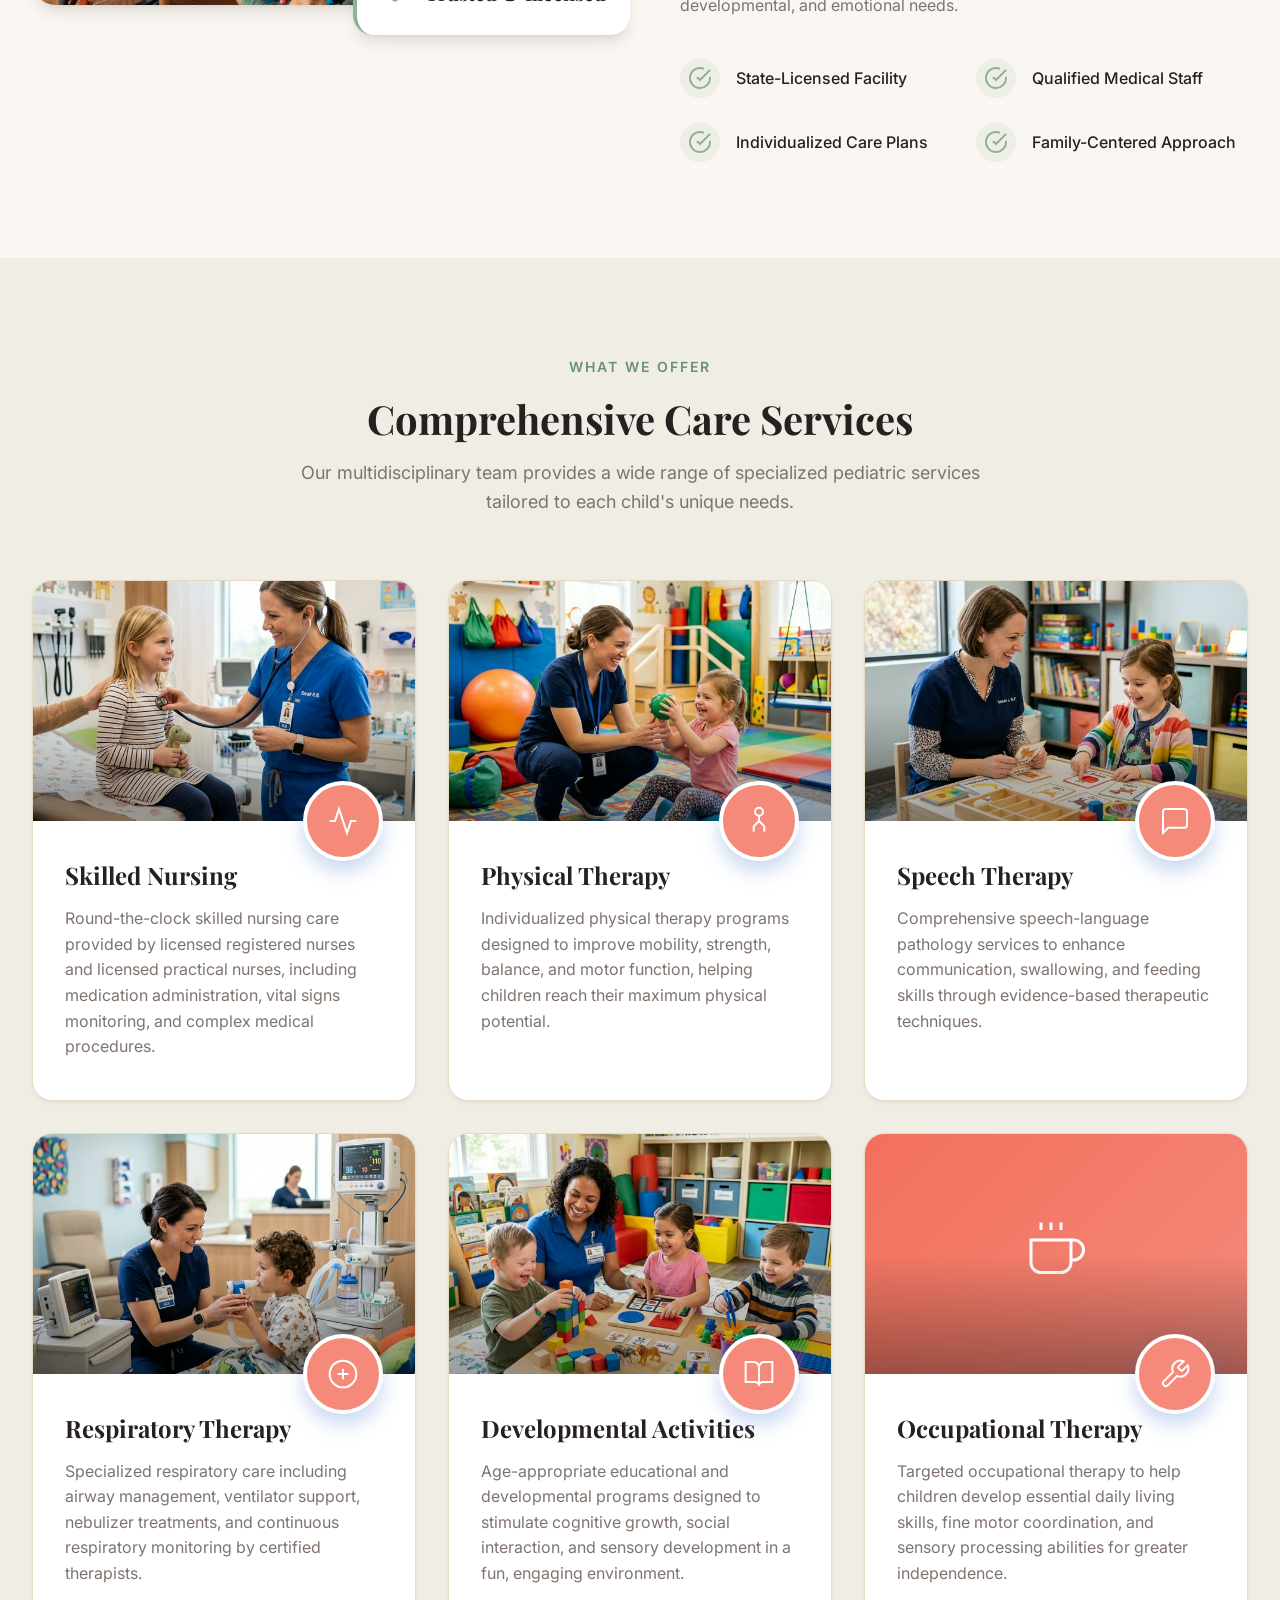
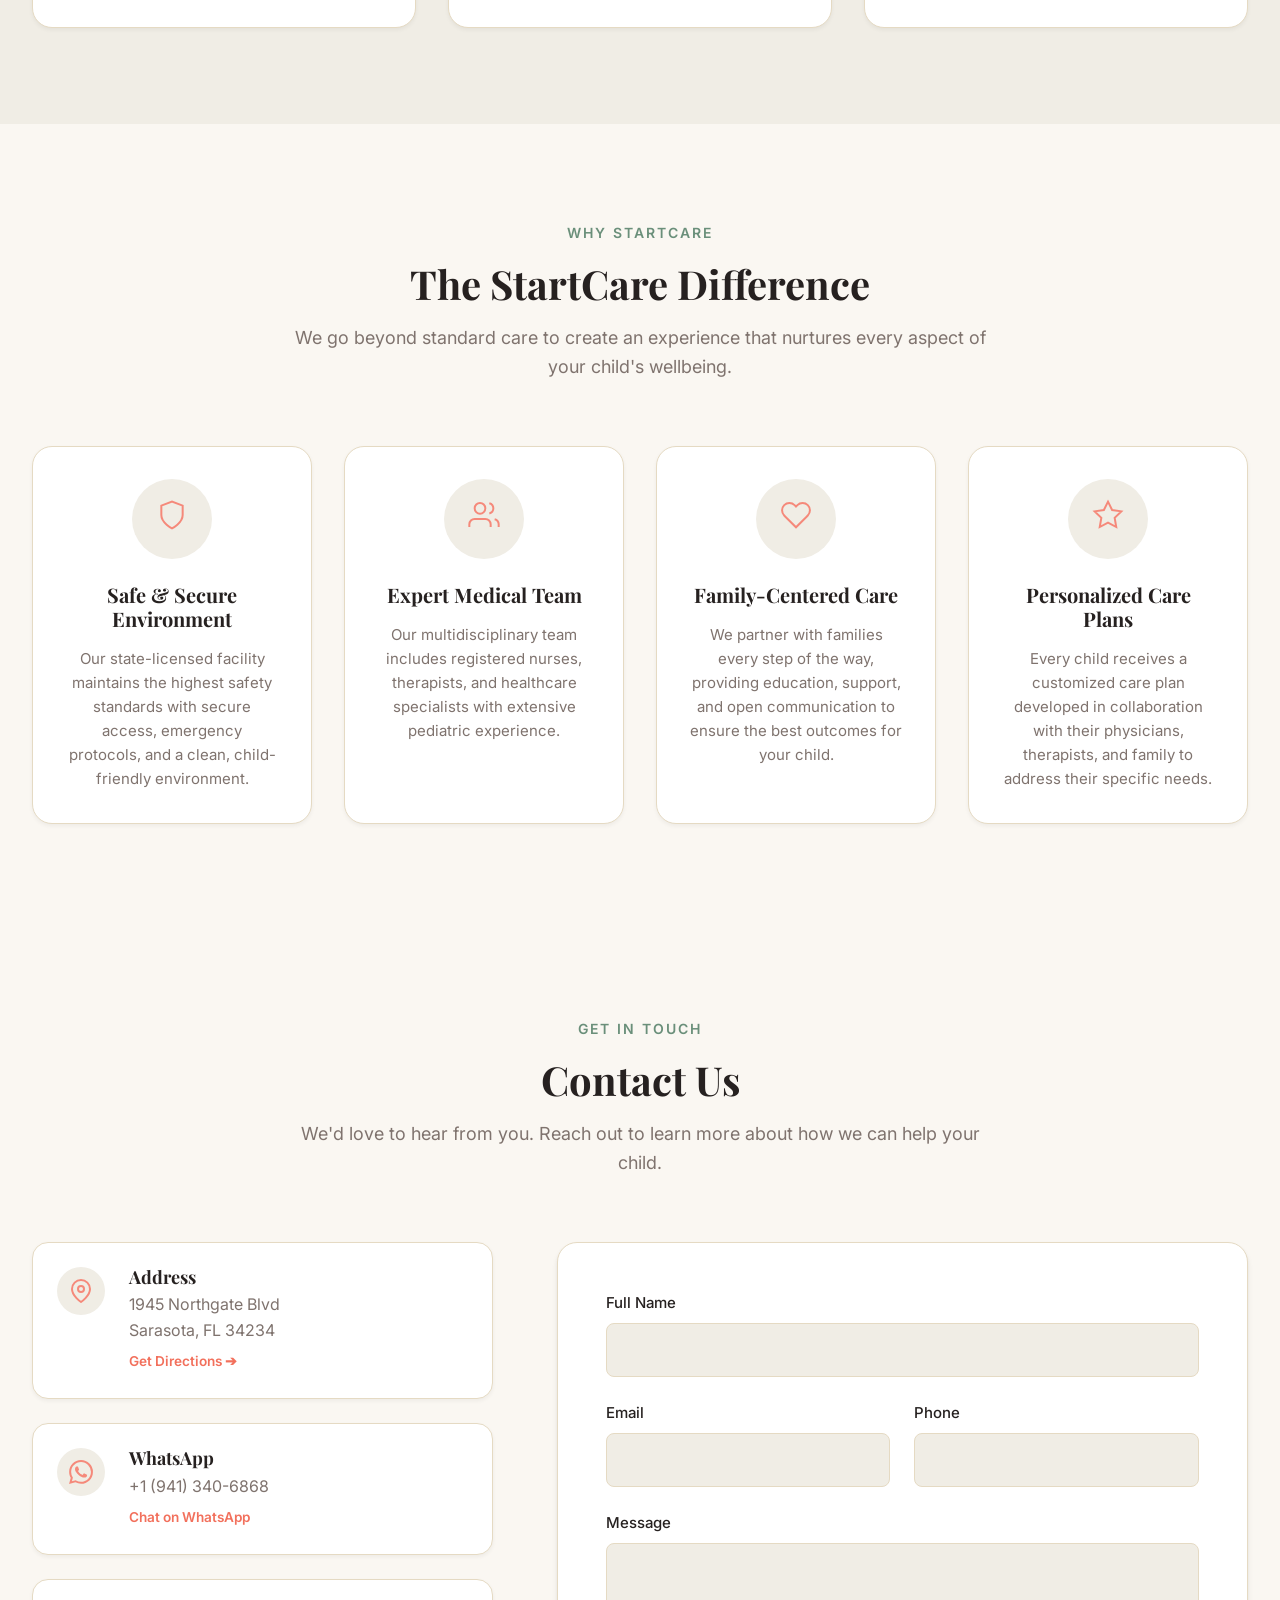
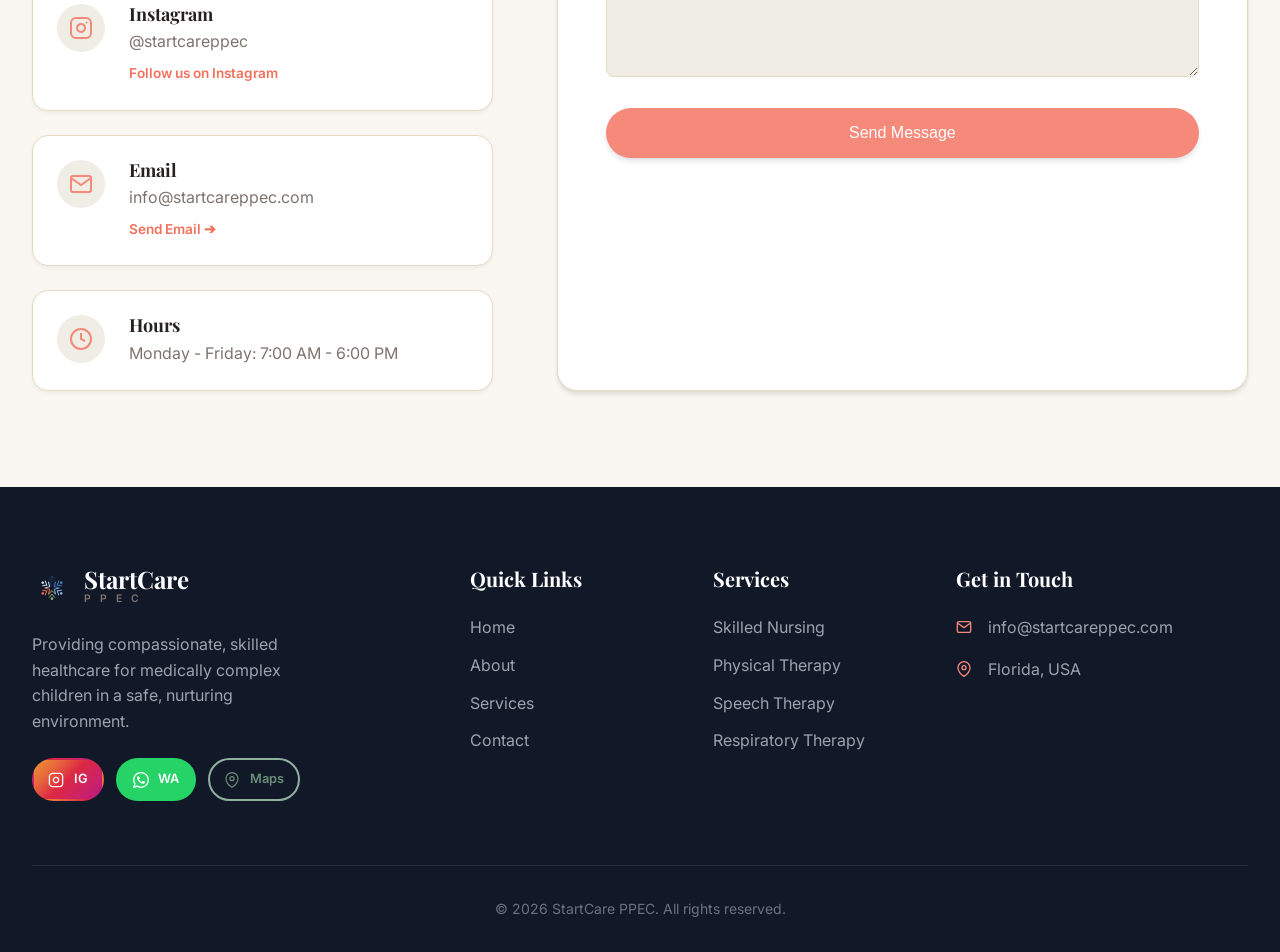
==== commit 6ad2074a: "351654" ====
--- a/index.html
+++ b/index.html
@@ -388,7 +388,7 @@
                 <p class="section-subtitle" data-i18n="contact.subtitle">We'd love to hear from you. Reach out to learn more about how we can help your child.</p>
             </div>
             <div class="contact-grid">
-                <div class="contact-info reveal-left">
+                <div class="contact-info reveal-up">
                     <a href="https://maps.google.com/?q=1945+Northgate+Blvd,+Sarasota,+FL+34234" target="_blank" rel="noopener" class="contact-card contact-card-link">
                         <div class="contact-icon">
                             <svg viewBox="0 0 24 24" width="24" height="24" fill="none" stroke="currentColor" stroke-width="2"><path d="M21 10c0 7-9 13-9 13s-9-6-9-13a9 9 0 0 1 18 0z"/><circle cx="12" cy="10" r="3"/></svg>
@@ -420,15 +420,16 @@
                             <span class="inline-link" data-i18n="contact.instagram.value">Follow us on Instagram</span>
                         </div>
                     </a>
-                    <div class="contact-card">
+                    <a href="mailto:info@startcareppec.com" class="contact-card contact-card-link">
                         <div class="contact-icon">
                             <svg viewBox="0 0 24 24" width="24" height="24" fill="none" stroke="currentColor" stroke-width="2"><path d="M4 4h16c1.1 0 2 .9 2 2v12c0 1.1-.9 2-2 2H4c-1.1 0-2-.9-2-2V6c0-1.1.9-2 2-2z"/><polyline points="22,6 12,13 2,6"/></svg>
                         </div>
                         <div class="contact-detail">
                             <h4 data-i18n="contact.email.label">Email</h4>
-                            <p><a href="mailto:info@startcareppec.com">info@startcareppec.com</a></p>
-                        </div>
-                    </div>
+                            <p>info@startcareppec.com</p>
+                            <span class="inline-link" data-i18n="contact.email.value">Send Email ➔</span>
+                        </div>
+                    </a>
                     <div class="contact-card">
                         <div class="contact-icon">
                             <svg viewBox="0 0 24 24" width="24" height="24" fill="none" stroke="currentColor" stroke-width="2"><circle cx="12" cy="12" r="10"/><polyline points="12 6 12 12 16 14"/></svg>
@@ -440,7 +441,7 @@
                     </div>
 
                 </div>
-                <div class="contact-form-wrapper reveal-right">
+                <div class="contact-form-wrapper reveal-up" data-delay="100">
                     <form id="contactForm" class="contact-form">
                         <div class="form-group">
                             <label for="name" data-i18n="contact.form.name">Full Name</label>
--- a/styles.css
+++ b/styles.css
@@ -1543,12 +1543,12 @@
 ═══════════════════════════════════════ */
 .floating-logo {
     position: fixed;
-    top: 1.25rem;
-    left: 1.5rem;
+    top: -0.25rem;
+    left: 2rem;
     z-index: 1100;
     display: flex;
     align-items: center;
-    gap: 0.6rem;
+    gap: 0.7rem;
     opacity: 0;
     pointer-events: none;
     transform: translateX(-20px) scale(0.85);
@@ -1562,20 +1562,20 @@
 }
 .floating-logo .logo-name {
     font-family: 'Playfair Display', serif;
-    font-size: 0.95rem;
+    font-size: 1.15rem;
     font-weight: 700;
     color: var(--primary);
     line-height: 1;
 }
 .floating-logo .logo-sub {
-    font-size: 0.5rem;
-    letter-spacing: 2.5px;
+    font-size: 0.55rem;
+    letter-spacing: 3px;
     color: var(--text-muted);
     font-weight: 600;
 }
 .floating-logo svg {
-    width: 68px;
-    height: 68px;
+    width: 5rem;
+    height: 5rem;
     flex-shrink: 0;
 }
 
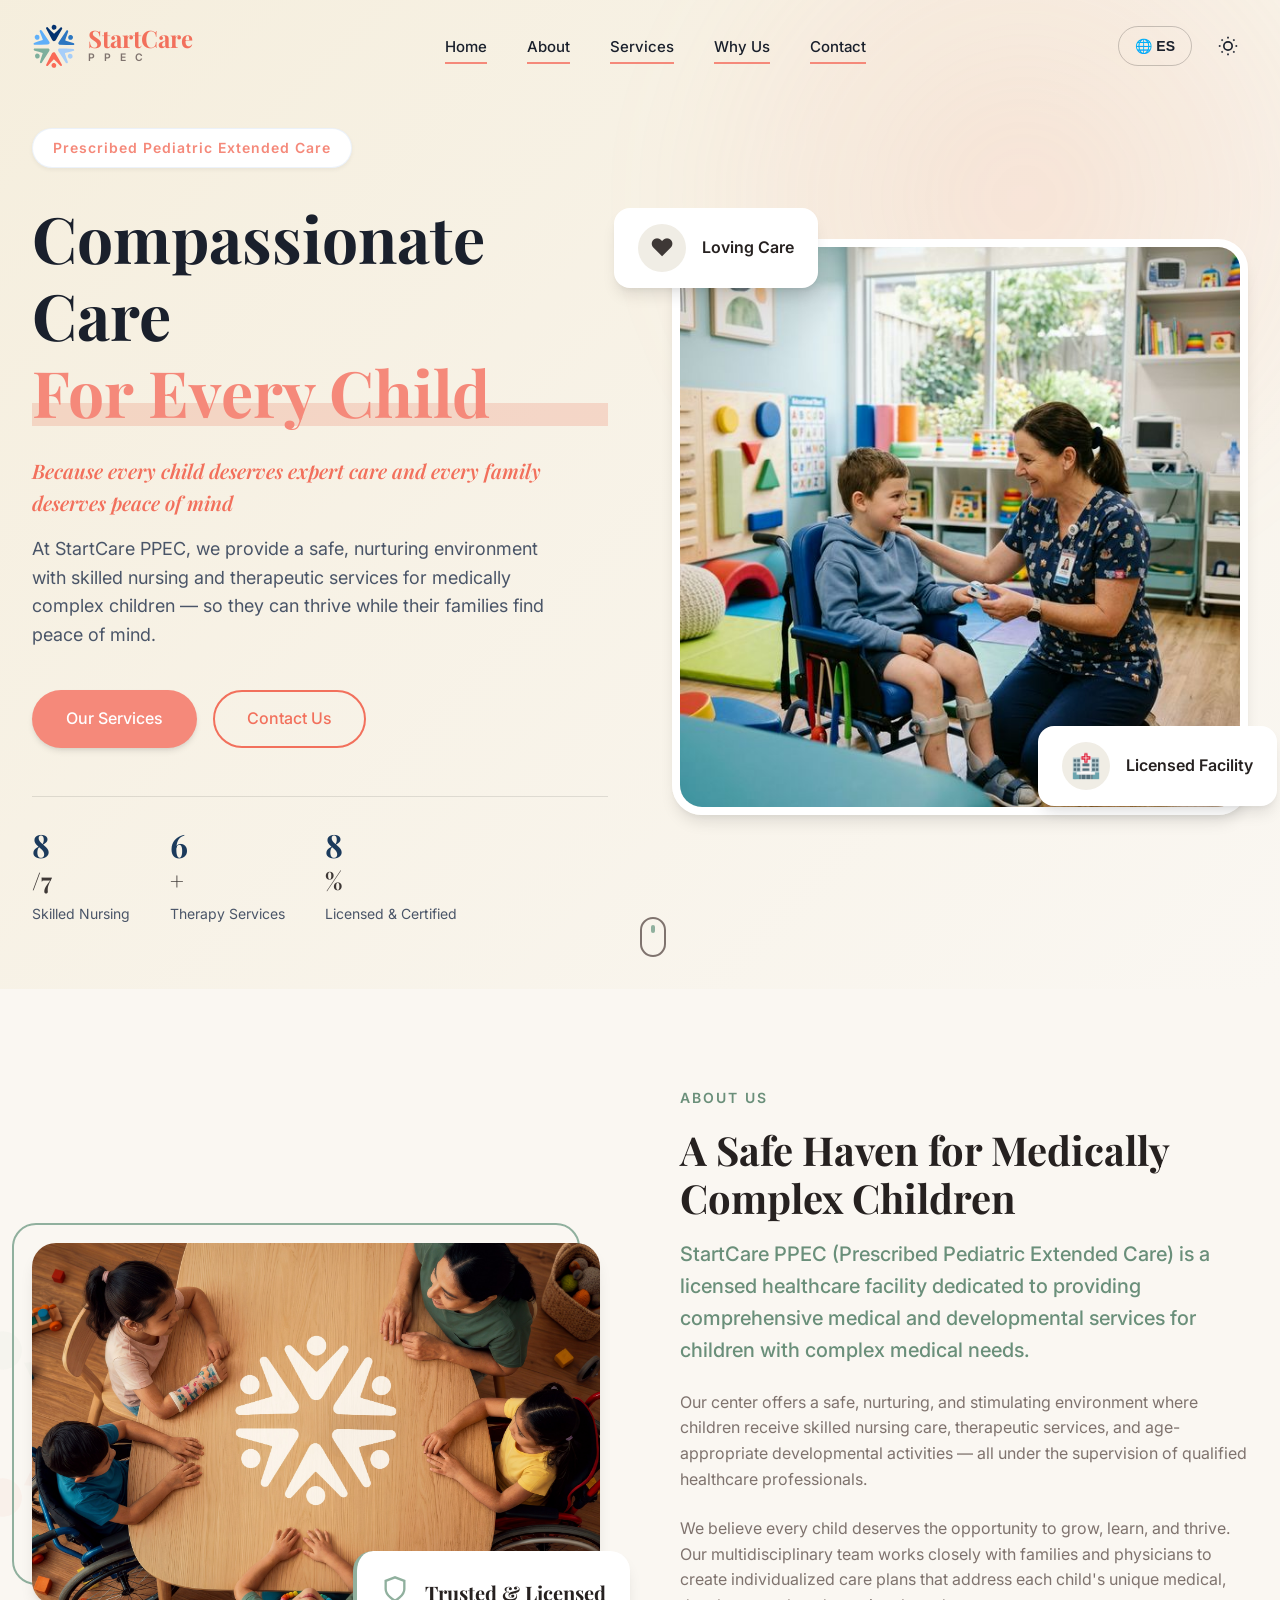
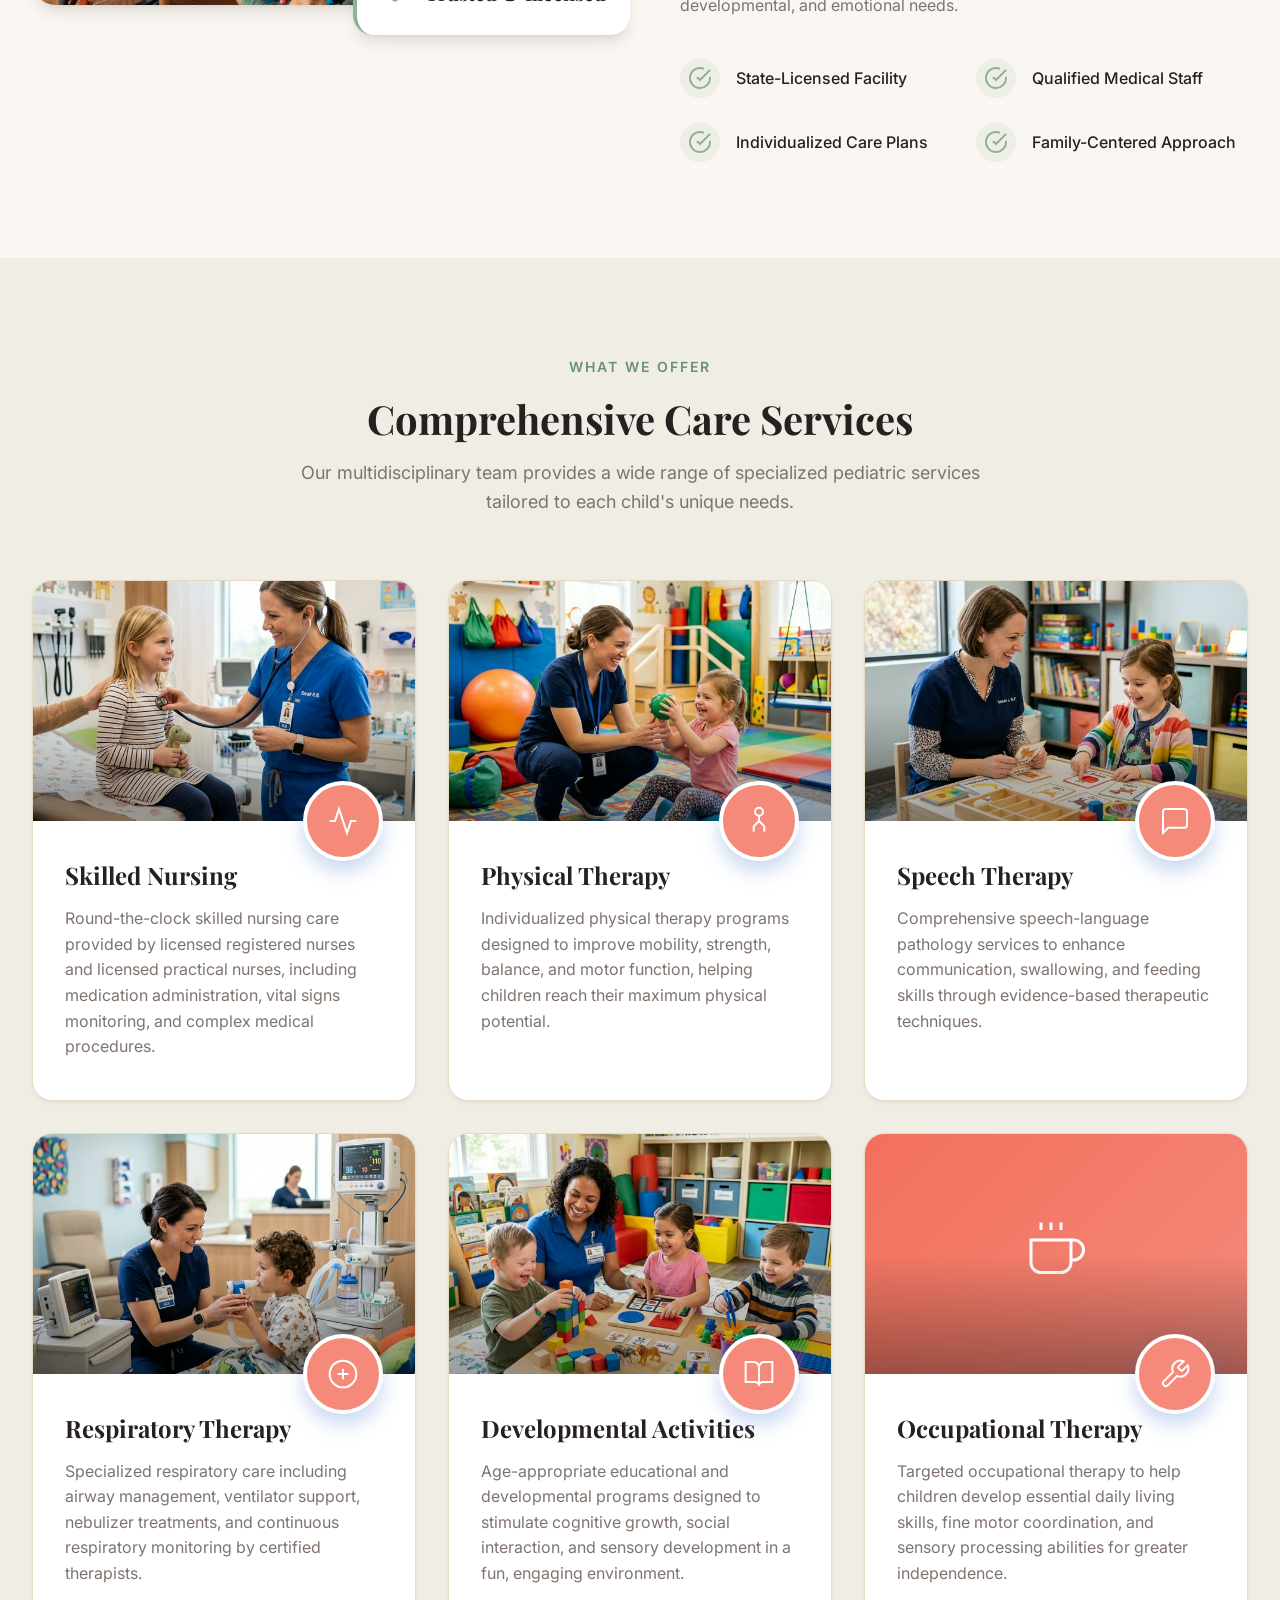
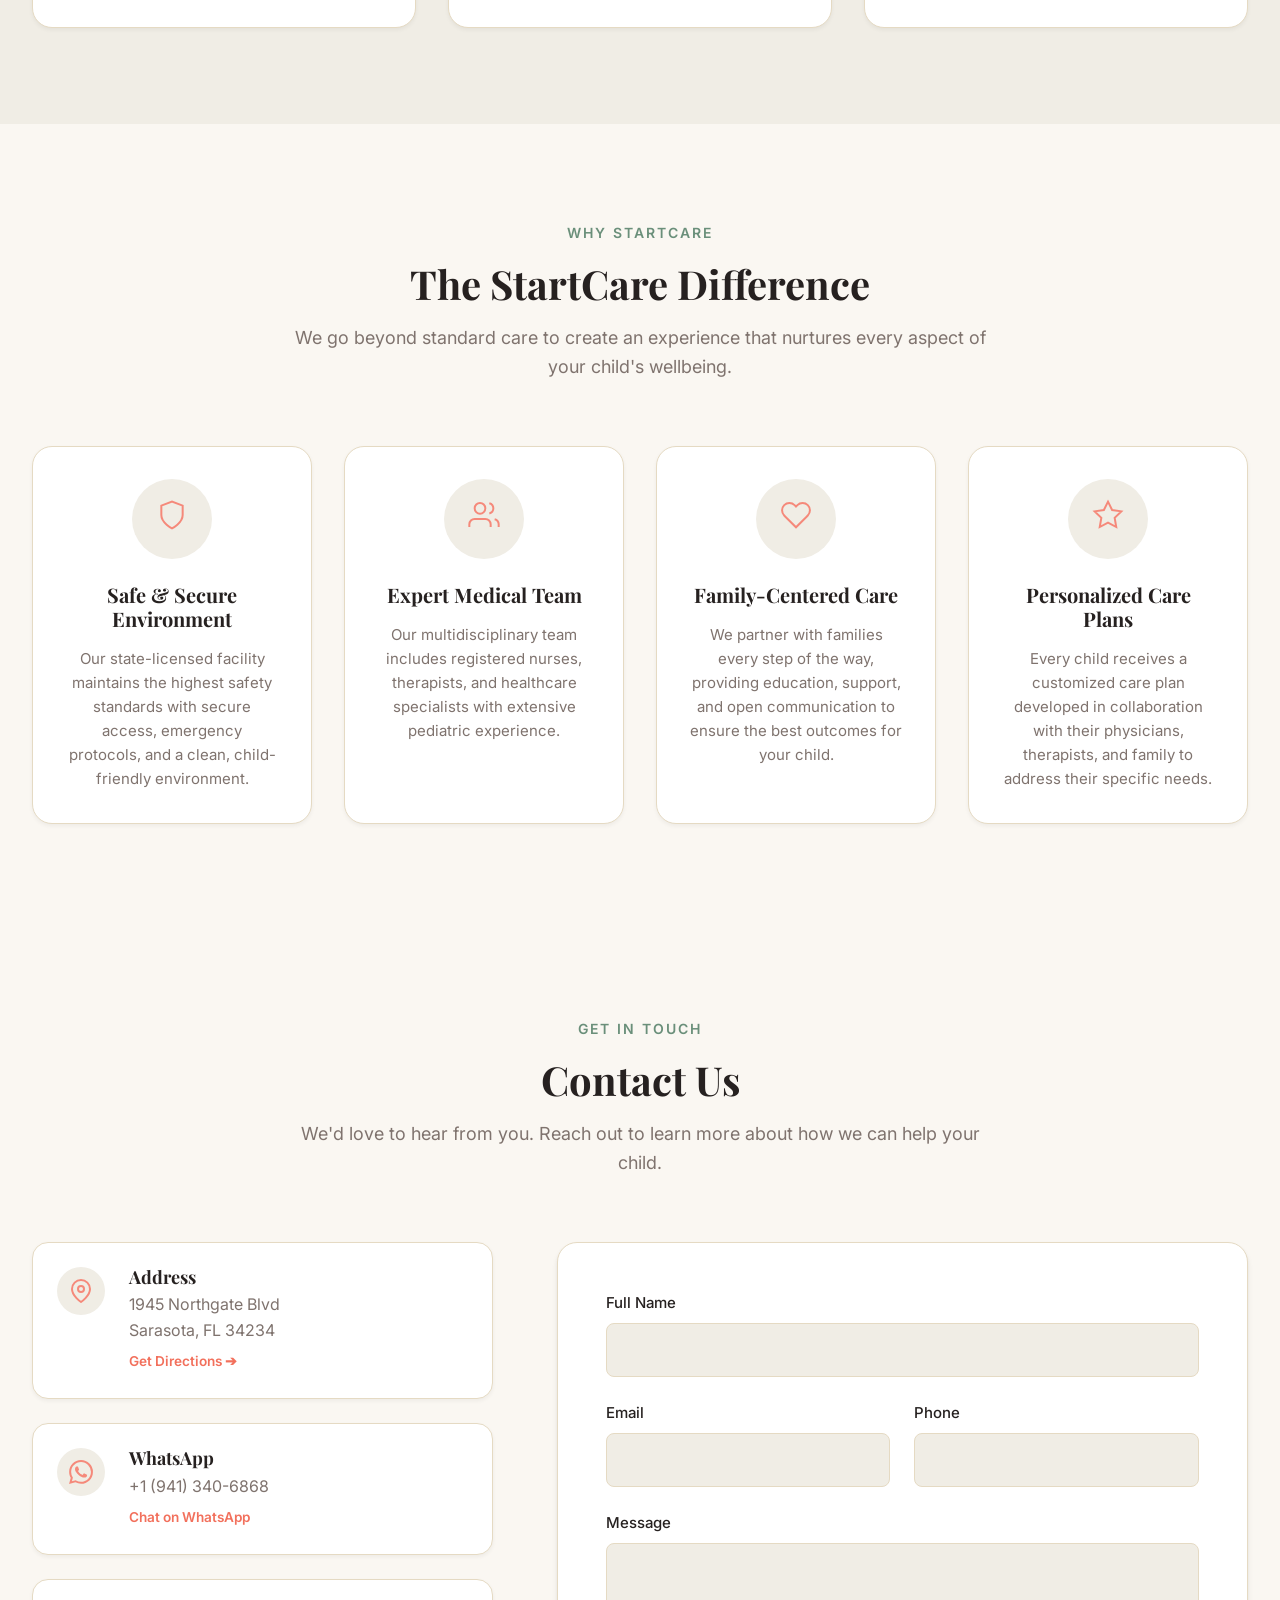
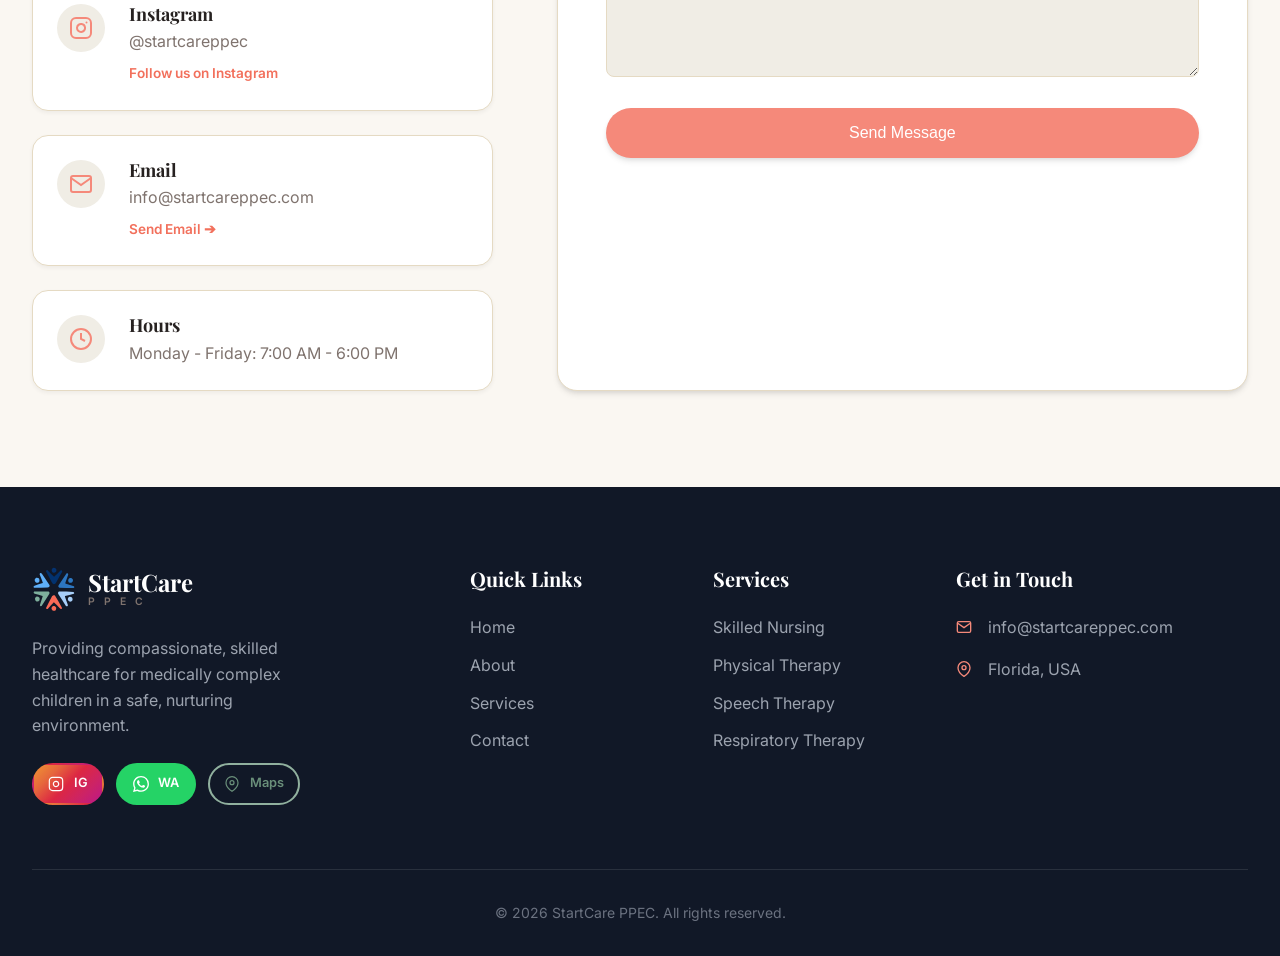
==== commit a39f667c: "53453" ====
--- a/index.html
+++ b/index.html
@@ -15,40 +15,7 @@
     <!-- Preloader -->
     <div id="preloader" class="preloader">
         <div class="preloader-inner">
-            <svg class="preloader-logo" viewBox="0 0 120 120" width="80" height="80">
-                <g transform="translate(60,60)">
-                    <g class="figure fig-1" transform="rotate(0)">
-                        <circle cx="0" cy="-32" r="4" fill="#1B3A5C"/>
-                        <path d="M-8,-28 L0,-18 L8,-28" stroke="#1B3A5C" stroke-width="3" fill="none" stroke-linecap="round"/>
-                        <path d="M-10,-18 L0,-8 L10,-18" stroke="#1B3A5C" stroke-width="3" fill="none" stroke-linecap="round"/>
-                    </g>
-                    <g class="figure fig-2" transform="rotate(60)">
-                        <circle cx="0" cy="-32" r="4" fill="#4A7CC9"/>
-                        <path d="M-8,-28 L0,-18 L8,-28" stroke="#4A7CC9" stroke-width="3" fill="none" stroke-linecap="round"/>
-                        <path d="M-10,-18 L0,-8 L10,-18" stroke="#4A7CC9" stroke-width="3" fill="none" stroke-linecap="round"/>
-                    </g>
-                    <g class="figure fig-3" transform="rotate(120)">
-                        <circle cx="0" cy="-32" r="4" fill="#8BB0E0"/>
-                        <path d="M-8,-28 L0,-18 L8,-28" stroke="#8BB0E0" stroke-width="3" fill="none" stroke-linecap="round"/>
-                        <path d="M-10,-18 L0,-8 L10,-18" stroke="#8BB0E0" stroke-width="3" fill="none" stroke-linecap="round"/>
-                    </g>
-                    <g class="figure fig-4" transform="rotate(180)">
-                        <circle cx="0" cy="-32" r="4" fill="#8BAF7E"/>
-                        <path d="M-8,-28 L0,-18 L8,-28" stroke="#8BAF7E" stroke-width="3" fill="none" stroke-linecap="round"/>
-                        <path d="M-10,-18 L0,-8 L10,-18" stroke="#8BAF7E" stroke-width="3" fill="none" stroke-linecap="round"/>
-                    </g>
-                    <g class="figure fig-5" transform="rotate(240)">
-                        <circle cx="0" cy="-32" r="4" fill="#E86B4A"/>
-                        <path d="M-8,-28 L0,-18 L8,-28" stroke="#E86B4A" stroke-width="3" fill="none" stroke-linecap="round"/>
-                        <path d="M-10,-18 L0,-8 L10,-18" stroke="#E86B4A" stroke-width="3" fill="none" stroke-linecap="round"/>
-                    </g>
-                    <g class="figure fig-6" transform="rotate(300)">
-                        <circle cx="0" cy="-32" r="4" fill="#C5D6ED"/>
-                        <path d="M-8,-28 L0,-18 L8,-28" stroke="#C5D6ED" stroke-width="3" fill="none" stroke-linecap="round"/>
-                        <path d="M-10,-18 L0,-8 L10,-18" stroke="#C5D6ED" stroke-width="3" fill="none" stroke-linecap="round"/>
-                    </g>
-                </g>
-            </svg>
+            <img class="preloader-logo" src="assets/images/Logo.svg" alt="StartCare PPEC Logo" width="90" height="90">
             <div class="preloader-text">StartCare PPEC</div>
         </div>
     </div>
@@ -57,16 +24,7 @@
     <nav id="navbar" class="navbar">
         <div class="nav-container">
             <a href="#home" class="nav-logo" aria-label="StartCare PPEC Home">
-                <svg class="logo-svg" viewBox="0 0 120 120" width="44" height="44">
-                    <g transform="translate(60,60)">
-                        <g transform="rotate(0)"><circle cx="0" cy="-32" r="4" fill="#1B3A5C"/><path d="M-8,-28 L0,-18 L8,-28" stroke="#1B3A5C" stroke-width="3" fill="none" stroke-linecap="round"/><path d="M-10,-18 L0,-8 L10,-18" stroke="#1B3A5C" stroke-width="3" fill="none" stroke-linecap="round"/></g>
-                        <g transform="rotate(60)"><circle cx="0" cy="-32" r="4" fill="#4A7CC9"/><path d="M-8,-28 L0,-18 L8,-28" stroke="#4A7CC9" stroke-width="3" fill="none" stroke-linecap="round"/><path d="M-10,-18 L0,-8 L10,-18" stroke="#4A7CC9" stroke-width="3" fill="none" stroke-linecap="round"/></g>
-                        <g transform="rotate(120)"><circle cx="0" cy="-32" r="4" fill="#8BB0E0"/><path d="M-8,-28 L0,-18 L8,-28" stroke="#8BB0E0" stroke-width="3" fill="none" stroke-linecap="round"/><path d="M-10,-18 L0,-8 L10,-18" stroke="#8BB0E0" stroke-width="3" fill="none" stroke-linecap="round"/></g>
-                        <g transform="rotate(180)"><circle cx="0" cy="-32" r="4" fill="#8BAF7E"/><path d="M-8,-28 L0,-18 L8,-28" stroke="#8BAF7E" stroke-width="3" fill="none" stroke-linecap="round"/><path d="M-10,-18 L0,-8 L10,-18" stroke="#8BAF7E" stroke-width="3" fill="none" stroke-linecap="round"/></g>
-                        <g transform="rotate(240)"><circle cx="0" cy="-32" r="4" fill="#E86B4A"/><path d="M-8,-28 L0,-18 L8,-28" stroke="#E86B4A" stroke-width="3" fill="none" stroke-linecap="round"/><path d="M-10,-18 L0,-8 L10,-18" stroke="#E86B4A" stroke-width="3" fill="none" stroke-linecap="round"/></g>
-                        <g transform="rotate(300)"><circle cx="0" cy="-32" r="4" fill="#C5D6ED"/><path d="M-8,-28 L0,-18 L8,-28" stroke="#C5D6ED" stroke-width="3" fill="none" stroke-linecap="round"/><path d="M-10,-18 L0,-8 L10,-18" stroke="#C5D6ED" stroke-width="3" fill="none" stroke-linecap="round"/></g>
-                    </g>
-                </svg>
+                <img class="logo-svg" src="assets/images/Logo.svg" alt="StartCare PPEC Logo" width="44" height="44">
                 <div class="logo-text">
                     <span class="logo-name">StartCare</span>
                     <span class="logo-sub">P P E C</span>
@@ -105,16 +63,7 @@
 
     <!-- Floating Logo (appears on scroll) -->
     <a href="#home" id="floatingLogo" class="floating-logo" aria-label="Back to top">
-        <svg class="logo-svg" viewBox="0 0 120 120" width="72" height="72">
-            <g transform="translate(60,60)">
-                <g transform="rotate(0)"><circle cx="0" cy="-32" r="4" fill="#1B3A5C"/><path d="M-8,-28 L0,-18 L8,-28" stroke="#1B3A5C" stroke-width="3" fill="none" stroke-linecap="round"/><path d="M-10,-18 L0,-8 L10,-18" stroke="#1B3A5C" stroke-width="3" fill="none" stroke-linecap="round"/></g>
-                <g transform="rotate(60)"><circle cx="0" cy="-32" r="4" fill="#4A7CC9"/><path d="M-8,-28 L0,-18 L8,-28" stroke="#4A7CC9" stroke-width="3" fill="none" stroke-linecap="round"/><path d="M-10,-18 L0,-8 L10,-18" stroke="#4A7CC9" stroke-width="3" fill="none" stroke-linecap="round"/></g>
-                <g transform="rotate(120)"><circle cx="0" cy="-32" r="4" fill="#8BB0E0"/><path d="M-8,-28 L0,-18 L8,-28" stroke="#8BB0E0" stroke-width="3" fill="none" stroke-linecap="round"/><path d="M-10,-18 L0,-8 L10,-18" stroke="#8BB0E0" stroke-width="3" fill="none" stroke-linecap="round"/></g>
-                <g transform="rotate(180)"><circle cx="0" cy="-32" r="4" fill="#8BAF7E"/><path d="M-8,-28 L0,-18 L8,-28" stroke="#8BAF7E" stroke-width="3" fill="none" stroke-linecap="round"/><path d="M-10,-18 L0,-8 L10,-18" stroke="#8BAF7E" stroke-width="3" fill="none" stroke-linecap="round"/></g>
-                <g transform="rotate(240)"><circle cx="0" cy="-32" r="4" fill="#E86B4A"/><path d="M-8,-28 L0,-18 L8,-28" stroke="#E86B4A" stroke-width="3" fill="none" stroke-linecap="round"/><path d="M-10,-18 L0,-8 L10,-18" stroke="#E86B4A" stroke-width="3" fill="none" stroke-linecap="round"/></g>
-                <g transform="rotate(300)"><circle cx="0" cy="-32" r="4" fill="#C5D6ED"/><path d="M-8,-28 L0,-18 L8,-28" stroke="#C5D6ED" stroke-width="3" fill="none" stroke-linecap="round"/><path d="M-10,-18 L0,-8 L10,-18" stroke="#C5D6ED" stroke-width="3" fill="none" stroke-linecap="round"/></g>
-            </g>
-        </svg>
+        <img class="logo-svg" src="assets/images/Logo.svg" alt="StartCare PPEC Logo" width="80" height="80">
         <div class="logo-text">
             <span class="logo-name">StartCare</span>
             <span class="logo-sub">P P E C</span>
@@ -474,16 +423,7 @@
             <div class="footer-grid">
                 <div class="footer-brand">
                     <a href="#home" class="footer-logo" aria-label="StartCare PPEC">
-                        <svg class="logo-svg" viewBox="0 0 120 120" width="40" height="40">
-                            <g transform="translate(60,60)">
-                                <g transform="rotate(0)"><circle cx="0" cy="-32" r="4" fill="#1B3A5C"/><path d="M-8,-28 L0,-18 L8,-28" stroke="#1B3A5C" stroke-width="3" fill="none" stroke-linecap="round"/><path d="M-10,-18 L0,-8 L10,-18" stroke="#1B3A5C" stroke-width="3" fill="none" stroke-linecap="round"/></g>
-                                <g transform="rotate(60)"><circle cx="0" cy="-32" r="4" fill="#4A7CC9"/><path d="M-8,-28 L0,-18 L8,-28" stroke="#4A7CC9" stroke-width="3" fill="none" stroke-linecap="round"/><path d="M-10,-18 L0,-8 L10,-18" stroke="#4A7CC9" stroke-width="3" fill="none" stroke-linecap="round"/></g>
-                                <g transform="rotate(120)"><circle cx="0" cy="-32" r="4" fill="#8BB0E0"/><path d="M-8,-28 L0,-18 L8,-28" stroke="#8BB0E0" stroke-width="3" fill="none" stroke-linecap="round"/><path d="M-10,-18 L0,-8 L10,-18" stroke="#8BB0E0" stroke-width="3" fill="none" stroke-linecap="round"/></g>
-                                <g transform="rotate(180)"><circle cx="0" cy="-32" r="4" fill="#8BAF7E"/><path d="M-8,-28 L0,-18 L8,-28" stroke="#8BAF7E" stroke-width="3" fill="none" stroke-linecap="round"/><path d="M-10,-18 L0,-8 L10,-18" stroke="#8BAF7E" stroke-width="3" fill="none" stroke-linecap="round"/></g>
-                                <g transform="rotate(240)"><circle cx="0" cy="-32" r="4" fill="#E86B4A"/><path d="M-8,-28 L0,-18 L8,-28" stroke="#E86B4A" stroke-width="3" fill="none" stroke-linecap="round"/><path d="M-10,-18 L0,-8 L10,-18" stroke="#E86B4A" stroke-width="3" fill="none" stroke-linecap="round"/></g>
-                                <g transform="rotate(300)"><circle cx="0" cy="-32" r="4" fill="#C5D6ED"/><path d="M-8,-28 L0,-18 L8,-28" stroke="#C5D6ED" stroke-width="3" fill="none" stroke-linecap="round"/><path d="M-10,-18 L0,-8 L10,-18" stroke="#C5D6ED" stroke-width="3" fill="none" stroke-linecap="round"/></g>
-                            </g>
-                        </svg>
+                        <img class="logo-svg" src="assets/images/Logo.svg" alt="StartCare PPEC Logo" width="44" height="44">
                         <div class="logo-text">
                             <span class="logo-name">StartCare</span>
                             <span class="logo-sub">P P E C</span>
--- a/styles.css
+++ b/styles.css
@@ -1490,7 +1490,7 @@
     transform: translateY(-50%);
     width: 420px;
     height: 420px;
-    background-image: url("data:image/svg+xml,%3Csvg viewBox='0 0 120 120' xmlns='http://www.w3.org/2000/svg' fill='none'%3E%3Cg transform='translate(60,60)'%3E%3Cg transform='rotate(0)'%3E%3Ccircle cx='0' cy='-32' r='4.5' fill='%23f2705c' opacity='0.5'/%3E%3Cpath d='M-8,-28 L0,-18 L8,-28' stroke='%23f2705c' stroke-width='2.5' stroke-linecap='round'/%3E%3Cpath d='M-10,-18 L0,-8 L10,-18' stroke='%23f2705c' stroke-width='2.5' stroke-linecap='round'/%3E%3C/g%3E%3Cg transform='rotate(60)'%3E%3Ccircle cx='0' cy='-32' r='4.5' fill='%2390B09E' opacity='0.5'/%3E%3Cpath d='M-8,-28 L0,-18 L8,-28' stroke='%2390B09E' stroke-width='2.5' stroke-linecap='round'/%3E%3Cpath d='M-10,-18 L0,-8 L10,-18' stroke='%2390B09E' stroke-width='2.5' stroke-linecap='round'/%3E%3C/g%3E%3Cg transform='rotate(120)'%3E%3Ccircle cx='0' cy='-32' r='4.5' fill='%23f2705c' opacity='0.4'/%3E%3Cpath d='M-8,-28 L0,-18 L8,-28' stroke='%23f2705c' stroke-width='2.5' stroke-linecap='round'/%3E%3Cpath d='M-10,-18 L0,-8 L10,-18' stroke='%23f2705c' stroke-width='2.5' stroke-linecap='round'/%3E%3C/g%3E%3Cg transform='rotate(180)'%3E%3Ccircle cx='0' cy='-32' r='4.5' fill='%2390B09E' opacity='0.5'/%3E%3Cpath d='M-8,-28 L0,-18 L8,-28' stroke='%2390B09E' stroke-width='2.5' stroke-linecap='round'/%3E%3Cpath d='M-10,-18 L0,-8 L10,-18' stroke='%2390B09E' stroke-width='2.5' stroke-linecap='round'/%3E%3C/g%3E%3Cg transform='rotate(240)'%3E%3Ccircle cx='0' cy='-32' r='4.5' fill='%23f2705c' opacity='0.5'/%3E%3Cpath d='M-8,-28 L0,-18 L8,-28' stroke='%23f2705c' stroke-width='2.5' stroke-linecap='round'/%3E%3Cpath d='M-10,-18 L0,-8 L10,-18' stroke='%23f2705c' stroke-width='2.5' stroke-linecap='round'/%3E%3C/g%3E%3Cg transform='rotate(300)'%3E%3Ccircle cx='0' cy='-32' r='4.5' fill='%2390B09E' opacity='0.4'/%3E%3Cpath d='M-8,-28 L0,-18 L8,-28' stroke='%2390B09E' stroke-width='2.5' stroke-linecap='round'/%3E%3Cpath d='M-10,-18 L0,-8 L10,-18' stroke='%2390B09E' stroke-width='2.5' stroke-linecap='round'/%3E%3C/g%3E%3C/g%3E%3C/svg%3E");
+    background-image: url("data:image/svg+xml,%3Csvg viewBox='0 0 120 120' xmlns='http://www.w3.org/2000/svg'%3E%3Cg transform='translate(60,60)'%3E%3Cg transform='rotate(0)'%3E%3Ccircle cx='0' cy='-42' r='5.5' fill='%23f2705c' opacity='0.6'/%3E%3Cpolygon points='0,-35 -13,-16 13,-16' fill='%23f2705c' opacity='0.6'/%3E%3Cpolygon points='-13,-16 -20,2 0,-8' fill='%23f2705c' opacity='0.6'/%3E%3Cpolygon points='13,-16 20,2 0,-8' fill='%23f2705c' opacity='0.6'/%3E%3C/g%3E%3Cg transform='rotate(60)'%3E%3Ccircle cx='0' cy='-42' r='5.5' fill='%2390B09E' opacity='0.6'/%3E%3Cpolygon points='0,-35 -13,-16 13,-16' fill='%2390B09E' opacity='0.6'/%3E%3Cpolygon points='-13,-16 -20,2 0,-8' fill='%2390B09E' opacity='0.6'/%3E%3Cpolygon points='13,-16 20,2 0,-8' fill='%2390B09E' opacity='0.6'/%3E%3C/g%3E%3Cg transform='rotate(120)'%3E%3Ccircle cx='0' cy='-42' r='5.5' fill='%23f2705c' opacity='0.5'/%3E%3Cpolygon points='0,-35 -13,-16 13,-16' fill='%23f2705c' opacity='0.5'/%3E%3Cpolygon points='-13,-16 -20,2 0,-8' fill='%23f2705c' opacity='0.5'/%3E%3Cpolygon points='13,-16 20,2 0,-8' fill='%23f2705c' opacity='0.5'/%3E%3C/g%3E%3Cg transform='rotate(180)'%3E%3Ccircle cx='0' cy='-42' r='5.5' fill='%2390B09E' opacity='0.6'/%3E%3Cpolygon points='0,-35 -13,-16 13,-16' fill='%2390B09E' opacity='0.6'/%3E%3Cpolygon points='-13,-16 -20,2 0,-8' fill='%2390B09E' opacity='0.6'/%3E%3Cpolygon points='13,-16 20,2 0,-8' fill='%2390B09E' opacity='0.6'/%3E%3C/g%3E%3Cg transform='rotate(240)'%3E%3Ccircle cx='0' cy='-42' r='5.5' fill='%23f2705c' opacity='0.6'/%3E%3Cpolygon points='0,-35 -13,-16 13,-16' fill='%23f2705c' opacity='0.6'/%3E%3Cpolygon points='-13,-16 -20,2 0,-8' fill='%23f2705c' opacity='0.6'/%3E%3Cpolygon points='13,-16 20,2 0,-8' fill='%23f2705c' opacity='0.6'/%3E%3C/g%3E%3Cg transform='rotate(300)'%3E%3Ccircle cx='0' cy='-42' r='5.5' fill='%2390B09E' opacity='0.5'/%3E%3Cpolygon points='0,-35 -13,-16 13,-16' fill='%2390B09E' opacity='0.5'/%3E%3Cpolygon points='-13,-16 -20,2 0,-8' fill='%2390B09E' opacity='0.5'/%3E%3Cpolygon points='13,-16 20,2 0,-8' fill='%2390B09E' opacity='0.5'/%3E%3C/g%3E%3C/g%3E%3C/svg%3E");
     background-repeat: no-repeat;
     background-position: center;
     background-size: contain;
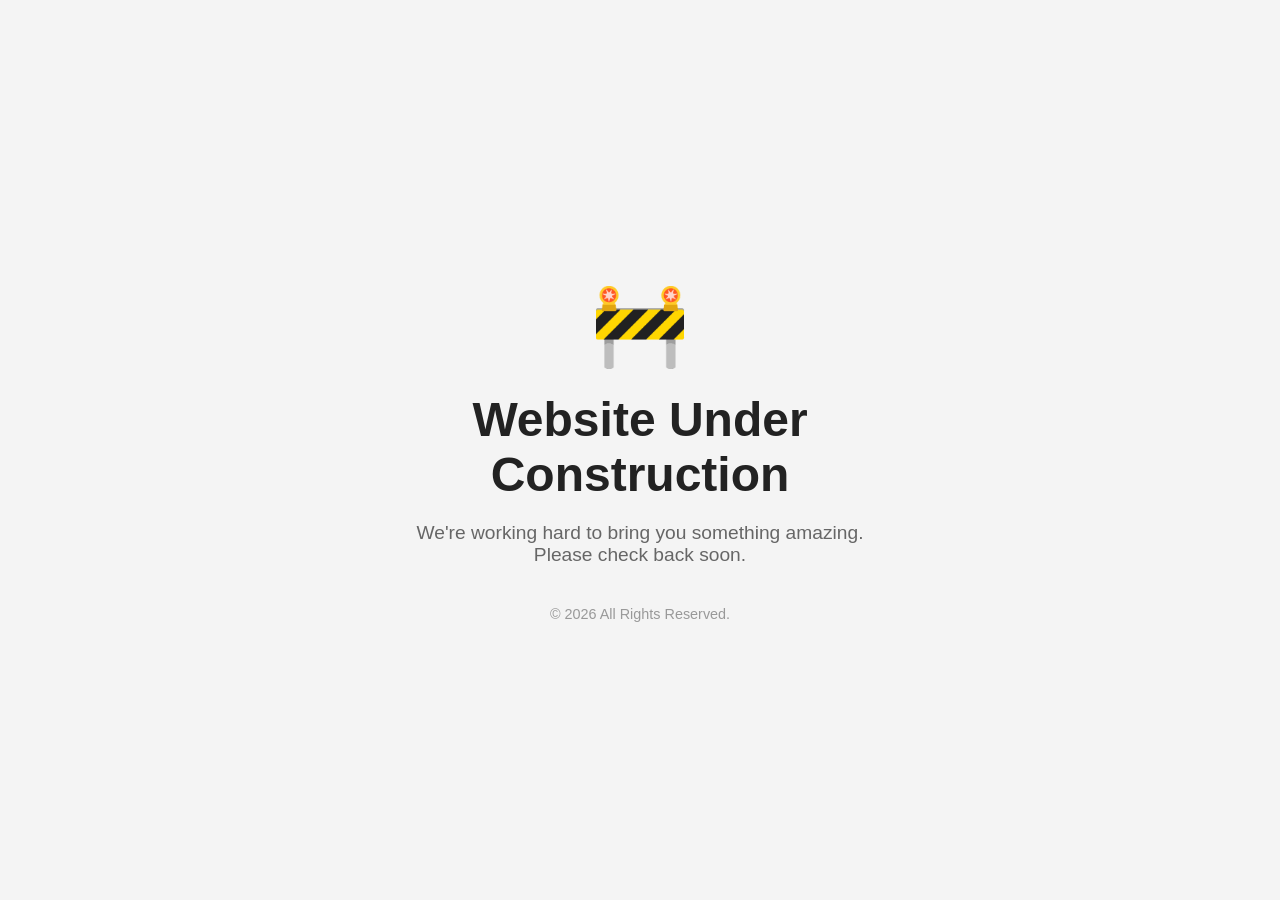
==== commit e6a747c3: "rwegerw" ====
--- a/index.html
+++ b/index.html
@@ -1,491 +1,73 @@
 <!DOCTYPE html>
-<html lang="en" data-theme="light">
+<html lang="en">
 <head>
     <meta charset="UTF-8">
     <meta name="viewport" content="width=device-width, initial-scale=1.0">
-    <meta name="description" content="StartCare PPEC - Prescribed Pediatric Extended Care. Providing compassionate, professional healthcare services for medically complex children in a safe, nurturing environment.">
-    <meta name="keywords" content="PPEC, pediatric care, prescribed pediatric extended care, skilled nursing, therapy, children healthcare, medically complex children">
-    <title>StartCare PPEC | Compassionate Pediatric Extended Care</title>
-    <link rel="preconnect" href="https://fonts.googleapis.com">
-    <link rel="preconnect" href="https://fonts.gstatic.com" crossorigin>
-    <link href="https://fonts.googleapis.com/css2?family=Playfair+Display:wght@400;500;600;700&family=Inter:wght@300;400;500;600;700&display=swap" rel="stylesheet">
-    <link rel="stylesheet" href="styles.css">
+    <title>Under Construction</title>
+
+    <style>
+        * {
+            margin: 0;
+            padding: 0;
+            box-sizing: border-box;
+        }
+
+        body {
+            font-family: Arial, Helvetica, sans-serif;
+            background: #f4f4f4;
+            color: #333;
+            display: flex;
+            justify-content: center;
+            align-items: center;
+            height: 100vh;
+            text-align: center;
+        }
+
+        .container {
+            max-width: 600px;
+            padding: 40px;
+        }
+
+        h1 {
+            font-size: 3rem;
+            margin-bottom: 20px;
+            color: #222;
+        }
+
+        p {
+            font-size: 1.2rem;
+            color: #666;
+            margin-bottom: 30px;
+        }
+
+        .icon {
+            font-size: 5rem;
+            margin-bottom: 20px;
+        }
+
+        footer {
+            margin-top: 40px;
+            font-size: 0.9rem;
+            color: #999;
+        }
+    </style>
 </head>
 <body>
-    <!-- Preloader -->
-    <div id="preloader" class="preloader">
-        <div class="preloader-inner">
-            <img class="preloader-logo" src="assets/images/Logo.svg" alt="StartCare PPEC Logo" width="90" height="90">
-            <div class="preloader-text">StartCare PPEC</div>
-        </div>
+
+    <div class="container">
+        <div class="icon">🚧</div>
+
+        <h1>Website Under Construction</h1>
+
+        <p>
+            We're working hard to bring you something amazing.<br>
+            Please check back soon.
+        </p>
+
+        <footer>
+            &copy; 2026 All Rights Reserved.
+        </footer>
     </div>
 
-    <!-- Navigation -->
-    <nav id="navbar" class="navbar">
-        <div class="nav-container">
-            <a href="#home" class="nav-logo" aria-label="StartCare PPEC Home">
-                <img class="logo-svg" src="assets/images/Logo.svg" alt="StartCare PPEC Logo" width="44" height="44">
-                <div class="logo-text">
-                    <span class="logo-name">StartCare</span>
-                    <span class="logo-sub">P P E C</span>
-                </div>
-            </a>
-
-            <ul class="nav-links" id="navLinks">
-                <li><a href="#home" data-i18n="nav.home">Home</a></li>
-                <li><a href="#about" data-i18n="nav.about">About</a></li>
-                <li><a href="#services" data-i18n="nav.services">Services</a></li>
-                <li><a href="#why-us" data-i18n="nav.whyUs">Why Us</a></li>
-                <li><a href="#contact" data-i18n="nav.contact">Contact</a></li>
-            </ul>
-
-            <div class="nav-actions">
-                <button id="langToggle" class="btn-toggle lang-toggle" aria-label="Toggle language">
-                    <span class="lang-icon">🌐</span>
-                    <span class="lang-label" id="langLabel">ES</span>
-                </button>
-                <button id="themeToggle" class="btn-toggle theme-toggle" aria-label="Toggle dark mode">
-                    <svg class="theme-icon sun" viewBox="0 0 24 24" width="20" height="20" fill="none" stroke="currentColor" stroke-width="2">
-                        <circle cx="12" cy="12" r="5"/><line x1="12" y1="1" x2="12" y2="3"/><line x1="12" y1="21" x2="12" y2="23"/><line x1="4.22" y1="4.22" x2="5.64" y2="5.64"/><line x1="18.36" y1="18.36" x2="19.78" y2="19.78"/><line x1="1" y1="12" x2="3" y2="12"/><line x1="21" y1="12" x2="23" y2="12"/><line x1="4.22" y1="19.78" x2="5.64" y2="18.36"/><line x1="18.36" y1="5.64" x2="19.78" y2="4.22"/>
-                    </svg>
-                    <svg class="theme-icon moon" viewBox="0 0 24 24" width="20" height="20" fill="none" stroke="currentColor" stroke-width="2">
-                        <path d="M21 12.79A9 9 0 1 1 11.21 3 7 7 0 0 0 21 12.79z"/>
-                    </svg>
-                </button>
-                <button id="menuToggle" class="btn-toggle menu-toggle" aria-label="Toggle menu">
-                    <span class="hamburger">
-                        <span></span><span></span><span></span>
-                    </span>
-                </button>
-            </div>
-        </div>
-    </nav>
-
-    <!-- Floating Logo (appears on scroll) -->
-    <a href="#home" id="floatingLogo" class="floating-logo" aria-label="Back to top">
-        <img class="logo-svg" src="assets/images/Logo.svg" alt="StartCare PPEC Logo" width="80" height="80">
-        <div class="logo-text">
-            <span class="logo-name">StartCare</span>
-            <span class="logo-sub">P P E C</span>
-        </div>
-    </a>
-
-    <!-- Hero Section -->
-    <section id="home" class="hero">
-        <div class="hero-bg">
-            <div class="hero-particles" id="heroParticles"></div>
-            <div class="hero-gradient"></div>
-        </div>
-        <div class="hero-content">
-            <div class="hero-text">
-                <div class="hero-badge" data-i18n="hero.badge">Prescribed Pediatric Extended Care</div>
-                <h1 class="hero-title">
-                    <span class="hero-title-line" data-i18n="hero.title1">Compassionate Care</span>
-                    <span class="hero-title-line hero-title-accent" data-i18n="hero.title2">For Every Child</span>
-                </h1>
-                <p class="hero-slogan" data-i18n="hero.slogan" style="font-size: 1.25rem; font-weight: 600; font-family: 'Playfair Display', serif; font-style: italic; color: var(--primary); margin-bottom: 1rem; transform: translateY(20px); opacity: 0; animation: fadeUp 0.8s ease forwards 0.7s;">Because every child deserves expert care and every family deserves peace of mind</p>
-                <p class="hero-description" data-i18n="hero.description">At StartCare PPEC, we provide a safe, nurturing environment with skilled nursing and therapeutic services for medically complex children — so they can thrive while their families find peace of mind.</p>
-                <div class="hero-buttons">
-                    <a href="#services" class="btn btn-primary" data-i18n="hero.cta1">Our Services</a>
-                    <a href="#contact" class="btn btn-outline" data-i18n="hero.cta2">Contact Us</a>
-                </div>
-                <div class="hero-stats">
-                    <div class="stat">
-                        <span class="stat-number" data-count="24">0</span><span class="stat-suffix">/7</span>
-                        <span class="stat-label" data-i18n="hero.stat1">Skilled Nursing</span>
-                    </div>
-                    <div class="stat">
-                        <span class="stat-number" data-count="6">0</span><span class="stat-suffix">+</span>
-                        <span class="stat-label" data-i18n="hero.stat2">Therapy Services</span>
-                    </div>
-                    <div class="stat">
-                        <span class="stat-number" data-count="100">0</span><span class="stat-suffix">%</span>
-                        <span class="stat-label" data-i18n="hero.stat3">Licensed & Certified</span>
-                    </div>
-                </div>
-            </div>
-            <div class="hero-image-wrapper">
-                <div class="hero-image-container">
-                    <img src="assets/images/hero.png" alt="StartCare PPEC - Compassionate pediatric care" class="hero-image" loading="eager">
-                    <div class="hero-image-blob"></div>
-                </div>
-                <div class="hero-floating-card card-1">
-                    <div class="floating-icon">❤️</div>
-                    <div class="floating-text" data-i18n="hero.float1">Loving Care</div>
-                </div>
-                <div class="hero-floating-card card-2">
-                    <div class="floating-icon">🏥</div>
-                    <div class="floating-text" data-i18n="hero.float2">Licensed Facility</div>
-                </div>
-            </div>
-        </div>
-        <div class="hero-scroll">
-            <a href="#about" class="scroll-indicator" aria-label="Scroll down">
-                <div class="scroll-mouse">
-                    <div class="scroll-wheel"></div>
-                </div>
-            </a>
-        </div>
-    </section>
-
-    <!-- About Section -->
-    <section id="about" class="about section logo-watermark logo-watermark-left">
-        <div class="container">
-            <div class="about-grid">
-                <div class="about-image-col reveal-left">
-                    <div class="about-image-wrapper">
-                        <img src="assets/images/about.jpg" alt="StartCare PPEC facility" class="about-image" loading="lazy">
-                        <div class="about-image-accent"></div>
-                        <div class="about-experience-badge">
-                            <span class="exp-icon">
-                                <svg viewBox="0 0 24 24" width="28" height="28" fill="none" stroke="currentColor" stroke-width="2"><path d="M12 22s8-4 8-10V5l-8-3-8 3v7c0 6 8 10 8 10z"/></svg>
-                            </span>
-                            <span class="exp-text" data-i18n="about.badge">Trusted & Licensed</span>
-                        </div>
-                    </div>
-                </div>
-                <div class="about-text-col reveal-right">
-                    <div class="section-label" data-i18n="about.label">About Us</div>
-                    <h2 class="section-title" data-i18n="about.title">A Safe Haven for Medically Complex Children</h2>
-                    <p class="about-lead" data-i18n="about.lead">StartCare PPEC (Prescribed Pediatric Extended Care) is a licensed healthcare facility dedicated to providing comprehensive medical and developmental services for children with complex medical needs.</p>
-                    <p class="about-text" data-i18n="about.text1">Our center offers a safe, nurturing, and stimulating environment where children receive skilled nursing care, therapeutic services, and age-appropriate developmental activities — all under the supervision of qualified healthcare professionals.</p>
-                    <p class="about-text" data-i18n="about.text2">We believe every child deserves the opportunity to grow, learn, and thrive. Our multidisciplinary team works closely with families and physicians to create individualized care plans that address each child's unique medical, developmental, and emotional needs.</p>
-                    <div class="about-features">
-                        <div class="about-feature">
-                            <div class="feature-icon">
-                                <svg viewBox="0 0 24 24" width="24" height="24" fill="none" stroke="currentColor" stroke-width="2"><path d="M22 11.08V12a10 10 0 1 1-5.93-9.14"/><polyline points="22 4 12 14.01 9 11.01"/></svg>
-                            </div>
-                            <span data-i18n="about.feature1">State-Licensed Facility</span>
-                        </div>
-                        <div class="about-feature">
-                            <div class="feature-icon">
-                                <svg viewBox="0 0 24 24" width="24" height="24" fill="none" stroke="currentColor" stroke-width="2"><path d="M22 11.08V12a10 10 0 1 1-5.93-9.14"/><polyline points="22 4 12 14.01 9 11.01"/></svg>
-                            </div>
-                            <span data-i18n="about.feature2">Qualified Medical Staff</span>
-                        </div>
-                        <div class="about-feature">
-                            <div class="feature-icon">
-                                <svg viewBox="0 0 24 24" width="24" height="24" fill="none" stroke="currentColor" stroke-width="2"><path d="M22 11.08V12a10 10 0 1 1-5.93-9.14"/><polyline points="22 4 12 14.01 9 11.01"/></svg>
-                            </div>
-                            <span data-i18n="about.feature3">Individualized Care Plans</span>
-                        </div>
-                        <div class="about-feature">
-                            <div class="feature-icon">
-                                <svg viewBox="0 0 24 24" width="24" height="24" fill="none" stroke="currentColor" stroke-width="2"><path d="M22 11.08V12a10 10 0 1 1-5.93-9.14"/><polyline points="22 4 12 14.01 9 11.01"/></svg>
-                            </div>
-                            <span data-i18n="about.feature4">Family-Centered Approach</span>
-                        </div>
-                    </div>
-                </div>
-            </div>
-        </div>
-    </section>
-
-    <!-- Services Section -->
-    <section id="services" class="services section">
-        <div class="container">
-            <div class="section-header reveal-up">
-                <div class="section-label" data-i18n="services.label">What We Offer</div>
-                <h2 class="section-title" data-i18n="services.title">Comprehensive Care Services</h2>
-                <p class="section-subtitle" data-i18n="services.subtitle">Our multidisciplinary team provides a wide range of specialized pediatric services tailored to each child's unique needs.</p>
-            </div>
-            <div class="services-grid">
-                <div class="service-card reveal-up" data-delay="0">
-                    <div class="service-image-wrap">
-                        <img src="assets/images/service-nursing.png" alt="Skilled Nursing" loading="lazy">
-                        <div class="service-overlay"></div>
-                    </div>
-                    <div class="service-content">
-                        <div class="service-icon">
-                            <svg viewBox="0 0 24 24" width="32" height="32" fill="none" stroke="currentColor" stroke-width="1.5"><path d="M22 12h-4l-3 9L9 3l-3 9H2"/></svg>
-                        </div>
-                        <h3 class="service-title" data-i18n="services.nursing.title">Skilled Nursing</h3>
-                        <p class="service-desc" data-i18n="services.nursing.desc">Round-the-clock skilled nursing care provided by licensed registered nurses and licensed practical nurses, including medication administration, vital signs monitoring, and complex medical procedures.</p>
-                    </div>
-                </div>
-                <div class="service-card reveal-up" data-delay="100">
-                    <div class="service-image-wrap">
-                        <img src="assets/images/service-therapy.png" alt="Physical Therapy" loading="lazy">
-                        <div class="service-overlay"></div>
-                    </div>
-                    <div class="service-content">
-                        <div class="service-icon">
-                            <svg viewBox="0 0 24 24" width="32" height="32" fill="none" stroke="currentColor" stroke-width="1.5"><circle cx="12" cy="5" r="3"/><path d="M12 8v4m-4 4l4-4 4 4m-8 0v4m8-4v4"/></svg>
-                        </div>
-                        <h3 class="service-title" data-i18n="services.physical.title">Physical Therapy</h3>
-                        <p class="service-desc" data-i18n="services.physical.desc">Individualized physical therapy programs designed to improve mobility, strength, balance, and motor function, helping children reach their maximum physical potential.</p>
-                    </div>
-                </div>
-                <div class="service-card reveal-up" data-delay="200">
-                    <div class="service-image-wrap">
-                        <img src="assets/images/service-speech.png" alt="Speech Therapy" loading="lazy">
-                        <div class="service-overlay"></div>
-                    </div>
-                    <div class="service-content">
-                        <div class="service-icon">
-                            <svg viewBox="0 0 24 24" width="32" height="32" fill="none" stroke="currentColor" stroke-width="1.5"><path d="M21 15a2 2 0 0 1-2 2H7l-4 4V5a2 2 0 0 1 2-2h14a2 2 0 0 1 2 2z"/></svg>
-                        </div>
-                        <h3 class="service-title" data-i18n="services.speech.title">Speech Therapy</h3>
-                        <p class="service-desc" data-i18n="services.speech.desc">Comprehensive speech-language pathology services to enhance communication, swallowing, and feeding skills through evidence-based therapeutic techniques.</p>
-                    </div>
-                </div>
-                <div class="service-card reveal-up" data-delay="300">
-                    <div class="service-image-wrap">
-                        <img src="assets/images/service-respiratory.png" alt="Respiratory Therapy" loading="lazy">
-                        <div class="service-overlay"></div>
-                    </div>
-                    <div class="service-content">
-                        <div class="service-icon">
-                            <svg viewBox="0 0 24 24" width="32" height="32" fill="none" stroke="currentColor" stroke-width="1.5"><path d="M12 2C6.48 2 2 6.48 2 12s4.48 10 10 10 10-4.48 10-10S17.52 2 12 2z"/><path d="M8 12h8m-4-4v8"/></svg>
-                        </div>
-                        <h3 class="service-title" data-i18n="services.respiratory.title">Respiratory Therapy</h3>
-                        <p class="service-desc" data-i18n="services.respiratory.desc">Specialized respiratory care including airway management, ventilator support, nebulizer treatments, and continuous respiratory monitoring by certified therapists.</p>
-                    </div>
-                </div>
-                <div class="service-card reveal-up" data-delay="400">
-                    <div class="service-image-wrap">
-                        <img src="assets/images/service-developmental.png" alt="Developmental Activities" loading="lazy">
-                        <div class="service-overlay"></div>
-                    </div>
-                    <div class="service-content">
-                        <div class="service-icon">
-                            <svg viewBox="0 0 24 24" width="32" height="32" fill="none" stroke="currentColor" stroke-width="1.5"><path d="M2 3h6a4 4 0 0 1 4 4v14a3 3 0 0 0-3-3H2z"/><path d="M22 3h-6a4 4 0 0 0-4 4v14a3 3 0 0 1 3-3h7z"/></svg>
-                        </div>
-                        <h3 class="service-title" data-i18n="services.developmental.title">Developmental Activities</h3>
-                        <p class="service-desc" data-i18n="services.developmental.desc">Age-appropriate educational and developmental programs designed to stimulate cognitive growth, social interaction, and sensory development in a fun, engaging environment.</p>
-                    </div>
-                </div>
-                <div class="service-card reveal-up" data-delay="500">
-                    <div class="service-image-wrap service-gradient-bg">
-                        <div class="service-ot-icon">
-                            <svg viewBox="0 0 24 24" width="60" height="60" fill="none" stroke="currentColor" stroke-width="1.2"><path d="M18 8h1a4 4 0 0 1 0 8h-1M2 8h16v9a4 4 0 0 1-4 4H6a4 4 0 0 1-4-4V8z"/><line x1="6" y1="1" x2="6" y2="4"/><line x1="10" y1="1" x2="10" y2="4"/><line x1="14" y1="1" x2="14" y2="4"/></svg>
-                        </div>
-                        <div class="service-overlay"></div>
-                    </div>
-                    <div class="service-content">
-                        <div class="service-icon">
-                            <svg viewBox="0 0 24 24" width="32" height="32" fill="none" stroke="currentColor" stroke-width="1.5"><path d="M14.7 6.3a1 1 0 0 0 0 1.4l1.6 1.6a1 1 0 0 0 1.4 0l3.77-3.77a6 6 0 0 1-7.94 7.94l-6.91 6.91a2.12 2.12 0 0 1-3-3l6.91-6.91a6 6 0 0 1 7.94-7.94l-3.76 3.76z"/></svg>
-                        </div>
-                        <h3 class="service-title" data-i18n="services.occupational.title">Occupational Therapy</h3>
-                        <p class="service-desc" data-i18n="services.occupational.desc">Targeted occupational therapy to help children develop essential daily living skills, fine motor coordination, and sensory processing abilities for greater independence.</p>
-                    </div>
-                </div>
-            </div>
-        </div>
-    </section>
-
-    <!-- Why Choose Us Section -->
-    <section id="why-us" class="why-us section">
-        <div class="container">
-            <div class="section-header reveal-up">
-                <div class="section-label" data-i18n="whyUs.label">Why StartCare</div>
-                <h2 class="section-title" data-i18n="whyUs.title">The StartCare Difference</h2>
-                <p class="section-subtitle" data-i18n="whyUs.subtitle">We go beyond standard care to create an experience that nurtures every aspect of your child's wellbeing.</p>
-            </div>
-            <div class="why-grid">
-                <div class="why-card reveal-up" data-delay="0">
-                    <div class="why-icon-wrap">
-                        <div class="why-icon">
-                            <svg viewBox="0 0 24 24" width="32" height="32" fill="none" stroke="currentColor" stroke-width="1.5"><path d="M12 22s8-4 8-10V5l-8-3-8 3v7c0 6 8 10 8 10z"/></svg>
-                        </div>
-                        <div class="why-icon-bg"></div>
-                    </div>
-                    <h3 data-i18n="whyUs.card1.title">Safe & Secure Environment</h3>
-                    <p data-i18n="whyUs.card1.desc">Our state-licensed facility maintains the highest safety standards with secure access, emergency protocols, and a clean, child-friendly environment.</p>
-                </div>
-                <div class="why-card reveal-up" data-delay="100">
-                    <div class="why-icon-wrap">
-                        <div class="why-icon">
-                            <svg viewBox="0 0 24 24" width="32" height="32" fill="none" stroke="currentColor" stroke-width="1.5"><path d="M17 21v-2a4 4 0 0 0-4-4H5a4 4 0 0 0-4 4v2"/><circle cx="9" cy="7" r="4"/><path d="M23 21v-2a4 4 0 0 0-3-3.87"/><path d="M16 3.13a4 4 0 0 1 0 7.75"/></svg>
-                        </div>
-                        <div class="why-icon-bg"></div>
-                    </div>
-                    <h3 data-i18n="whyUs.card2.title">Expert Medical Team</h3>
-                    <p data-i18n="whyUs.card2.desc">Our multidisciplinary team includes registered nurses, therapists, and healthcare specialists with extensive pediatric experience.</p>
-                </div>
-                <div class="why-card reveal-up" data-delay="200">
-                    <div class="why-icon-wrap">
-                        <div class="why-icon">
-                            <svg viewBox="0 0 24 24" width="32" height="32" fill="none" stroke="currentColor" stroke-width="1.5"><path d="M20.84 4.61a5.5 5.5 0 0 0-7.78 0L12 5.67l-1.06-1.06a5.5 5.5 0 0 0-7.78 7.78l1.06 1.06L12 21.23l7.78-7.78 1.06-1.06a5.5 5.5 0 0 0 0-7.78z"/></svg>
-                        </div>
-                        <div class="why-icon-bg"></div>
-                    </div>
-                    <h3 data-i18n="whyUs.card3.title">Family-Centered Care</h3>
-                    <p data-i18n="whyUs.card3.desc">We partner with families every step of the way, providing education, support, and open communication to ensure the best outcomes for your child.</p>
-                </div>
-                <div class="why-card reveal-up" data-delay="300">
-                    <div class="why-icon-wrap">
-                        <div class="why-icon">
-                            <svg viewBox="0 0 24 24" width="32" height="32" fill="none" stroke="currentColor" stroke-width="1.5"><polygon points="12 2 15.09 8.26 22 9.27 17 14.14 18.18 21.02 12 17.77 5.82 21.02 7 14.14 2 9.27 8.91 8.26 12 2"/></svg>
-                        </div>
-                        <div class="why-icon-bg"></div>
-                    </div>
-                    <h3 data-i18n="whyUs.card4.title">Personalized Care Plans</h3>
-                    <p data-i18n="whyUs.card4.desc">Every child receives a customized care plan developed in collaboration with their physicians, therapists, and family to address their specific needs.</p>
-                </div>
-            </div>
-        </div>
-    </section>
-
-
-    <!-- Contact Section -->
-    <section id="contact" class="contact section">
-        <div class="container">
-            <div class="section-header reveal-up">
-                <div class="section-label" data-i18n="contact.label">Get in Touch</div>
-                <h2 class="section-title" data-i18n="contact.title">Contact Us</h2>
-                <p class="section-subtitle" data-i18n="contact.subtitle">We'd love to hear from you. Reach out to learn more about how we can help your child.</p>
-            </div>
-            <div class="contact-grid">
-                <div class="contact-info reveal-up">
-                    <a href="https://maps.google.com/?q=1945+Northgate+Blvd,+Sarasota,+FL+34234" target="_blank" rel="noopener" class="contact-card contact-card-link">
-                        <div class="contact-icon">
-                            <svg viewBox="0 0 24 24" width="24" height="24" fill="none" stroke="currentColor" stroke-width="2"><path d="M21 10c0 7-9 13-9 13s-9-6-9-13a9 9 0 0 1 18 0z"/><circle cx="12" cy="10" r="3"/></svg>
-                        </div>
-                        <div class="contact-detail">
-                            <h4 data-i18n="contact.address.label">Address</h4>
-                            <p>1945 Northgate Blvd</p>
-                            <p>Sarasota, FL 34234</p>
-                            <span class="inline-link" data-i18n="contact.address.getDirections">Get Directions ➔</span>
-                        </div>
-                    </a>
-                    <a href="https://wa.me/19413406868" target="_blank" rel="noopener" class="contact-card contact-card-link">
-                        <div class="contact-icon">
-                            <svg viewBox="0 0 24 24" width="24" height="24" fill="currentColor"><path d="M17.472 14.382c-.297-.149-1.758-.867-2.03-.967-.273-.099-.471-.148-.67.15-.197.297-.767.966-.94 1.164-.173.199-.347.223-.644.075-.297-.15-1.255-.463-2.39-1.475-.883-.788-1.48-1.761-1.653-2.059-.173-.297-.018-.458.13-.606.134-.133.298-.347.446-.52.149-.174.198-.298.298-.497.099-.198.05-.371-.025-.52-.075-.149-.669-1.612-.916-2.207-.242-.579-.487-.5-.669-.51-.173-.008-.371-.01-.57-.01-.198 0-.52.074-.792.372-.272.297-1.04 1.016-1.04 2.479 0 1.462 1.065 2.875 1.213 3.074.149.198 2.096 3.2 5.077 4.487.709.306 1.262.489 1.694.625.712.227 1.36.195 1.871.118.571-.085 1.758-.719 2.006-1.413.248-.694.248-1.289.173-1.413-.074-.124-.272-.198-.57-.347m-5.421 7.403h-.004a9.87 9.87 0 01-5.031-1.378l-.361-.214-3.741.982.998-3.648-.235-.374a9.86 9.86 0 01-1.51-5.26c.001-5.45 4.436-9.884 9.888-9.884 2.64 0 5.122 1.03 6.988 2.898a9.825 9.825 0 012.893 6.994c-.003 5.45-4.437 9.884-9.885 9.884m8.413-18.297A11.815 11.815 0 0012.05 0C5.495 0 .16 5.335.157 11.892c0 2.096.547 4.142 1.588 5.945L.057 24l6.305-1.654a11.882 11.882 0 005.683 1.448h.005c6.554 0 11.89-5.335 11.893-11.893a11.821 11.821 0 00-3.48-8.413z"/></svg>
-                        </div>
-                        <div class="contact-detail">
-                            <h4 data-i18n="contact.whatsapp.label">WhatsApp</h4>
-                            <p>+1 (941) 340-6868</p>
-                            <span class="inline-link" data-i18n="contact.whatsapp.value">Chat on WhatsApp</span>
-                        </div>
-                    </a>
-                    <a href="https://www.instagram.com/startcareppec" target="_blank" rel="noopener" class="contact-card contact-card-link">
-                        <div class="contact-icon">
-                            <svg viewBox="0 0 24 24" width="24" height="24" fill="none" stroke="currentColor" stroke-width="2" stroke-linecap="round" stroke-linejoin="round"><rect x="2" y="2" width="20" height="20" rx="5" ry="5"/><path d="M16 11.37A4 4 0 1 1 12.63 8 4 4 0 0 1 16 11.37z"/><line x1="17.5" y1="6.5" x2="17.51" y2="6.5"/></svg>
-                        </div>
-                        <div class="contact-detail">
-                            <h4 data-i18n="contact.instagram.label">Instagram</h4>
-                            <p>@startcareppec</p>
-                            <span class="inline-link" data-i18n="contact.instagram.value">Follow us on Instagram</span>
-                        </div>
-                    </a>
-                    <a href="mailto:info@startcareppec.com" class="contact-card contact-card-link">
-                        <div class="contact-icon">
-                            <svg viewBox="0 0 24 24" width="24" height="24" fill="none" stroke="currentColor" stroke-width="2"><path d="M4 4h16c1.1 0 2 .9 2 2v12c0 1.1-.9 2-2 2H4c-1.1 0-2-.9-2-2V6c0-1.1.9-2 2-2z"/><polyline points="22,6 12,13 2,6"/></svg>
-                        </div>
-                        <div class="contact-detail">
-                            <h4 data-i18n="contact.email.label">Email</h4>
-                            <p>info@startcareppec.com</p>
-                            <span class="inline-link" data-i18n="contact.email.value">Send Email ➔</span>
-                        </div>
-                    </a>
-                    <div class="contact-card">
-                        <div class="contact-icon">
-                            <svg viewBox="0 0 24 24" width="24" height="24" fill="none" stroke="currentColor" stroke-width="2"><circle cx="12" cy="12" r="10"/><polyline points="12 6 12 12 16 14"/></svg>
-                        </div>
-                        <div class="contact-detail">
-                            <h4 data-i18n="contact.hours.label">Hours</h4>
-                            <p data-i18n="contact.hours.value">Monday - Friday: 7:00 AM - 6:00 PM</p>
-                        </div>
-                    </div>
-
-                </div>
-                <div class="contact-form-wrapper reveal-up" data-delay="100">
-                    <form id="contactForm" class="contact-form">
-                        <div class="form-group">
-                            <label for="name" data-i18n="contact.form.name">Full Name</label>
-                            <input type="text" id="name" name="name" required>
-                        </div>
-                        <div class="form-row">
-                            <div class="form-group">
-                                <label for="email" data-i18n="contact.form.email">Email</label>
-                                <input type="email" id="email" name="email" required>
-                            </div>
-                            <div class="form-group">
-                                <label for="phone" data-i18n="contact.form.phone">Phone</label>
-                                <input type="tel" id="phone" name="phone">
-                            </div>
-                        </div>
-                        <div class="form-group">
-                            <label for="message" data-i18n="contact.form.message">Message</label>
-                            <textarea id="message" name="message" rows="5" required></textarea>
-                        </div>
-                        <button type="submit" class="btn btn-primary btn-full" data-i18n="contact.form.submit">Send Message</button>
-                    </form>
-                </div>
-            </div>
-        </div>
-    </section>
-
-    <!-- Footer -->
-    <footer class="footer">
-        <div class="container">
-            <div class="footer-grid">
-                <div class="footer-brand">
-                    <a href="#home" class="footer-logo" aria-label="StartCare PPEC">
-                        <img class="logo-svg" src="assets/images/Logo.svg" alt="StartCare PPEC Logo" width="44" height="44">
-                        <div class="logo-text">
-                            <span class="logo-name">StartCare</span>
-                            <span class="logo-sub">P P E C</span>
-                        </div>
-                    </a>
-                    <p class="footer-desc" data-i18n="footer.desc">Providing compassionate, skilled healthcare for medically complex children in a safe, nurturing environment.</p>
-                    <div class="footer-social">
-                        <a href="https://www.instagram.com/startcareppec" target="_blank" rel="noopener" class="social-btn social-btn--instagram" aria-label="Instagram">
-                            <svg viewBox="0 0 24 24" width="16" height="16" fill="none" stroke="currentColor" stroke-width="1.8"><rect x="2" y="2" width="20" height="20" rx="5" ry="5"/><path d="M16 11.37A4 4 0 1 1 12.63 8 4 4 0 0 1 16 11.37z"/><line x1="17.5" y1="6.5" x2="17.51" y2="6.5"/></svg>
-                            IG
-                        </a>
-                        <a href="https://wa.me/19413406868" target="_blank" rel="noopener" class="social-btn social-btn--whatsapp" aria-label="WhatsApp">
-                            <svg viewBox="0 0 24 24" width="16" height="16" fill="currentColor"><path d="M17.472 14.382c-.297-.149-1.758-.867-2.03-.967-.273-.099-.471-.148-.67.15-.197.297-.767.966-.94 1.164-.173.199-.347.223-.644.075-.297-.15-1.255-.463-2.39-1.475-.883-.788-1.48-1.761-1.653-2.059-.173-.297-.018-.458.13-.606.134-.133.298-.347.446-.52.149-.174.198-.298.298-.497.099-.198.05-.371-.025-.52-.075-.149-.669-1.612-.916-2.207-.242-.579-.487-.5-.669-.51-.173-.008-.371-.01-.57-.01-.198 0-.52.074-.792.372-.272.297-1.04 1.016-1.04 2.479 0 1.462 1.065 2.875 1.213 3.074.149.198 2.096 3.2 5.077 4.487.709.306 1.262.489 1.694.625.712.227 1.36.195 1.871.118.571-.085 1.758-.719 2.006-1.413.248-.694.248-1.289.173-1.413-.074-.124-.272-.198-.57-.347m-5.421 7.403h-.004a9.87 9.87 0 01-5.031-1.378l-.361-.214-3.741.982.998-3.648-.235-.374a9.86 9.86 0 01-1.51-5.26c.001-5.45 4.436-9.884 9.888-9.884 2.64 0 5.122 1.03 6.988 2.898a9.825 9.825 0 012.893 6.994c-.003 5.45-4.437 9.884-9.885 9.884m8.413-18.297A11.815 11.815 0 0012.05 0C5.495 0 .16 5.335.157 11.892c0 2.096.547 4.142 1.588 5.945L.057 24l6.305-1.654a11.882 11.882 0 005.683 1.448h.005c6.554 0 11.89-5.335 11.893-11.893a11.821 11.821 0 00-3.48-8.413z"/></svg>
-                            WA
-                        </a>
-                        <a href="https://maps.google.com/?q=1945+Northgate+Blvd,+Sarasota,+FL+34234" target="_blank" rel="noopener" class="social-btn social-btn--maps" aria-label="Google Maps">
-                            <svg viewBox="0 0 24 24" width="16" height="16" fill="none" stroke="currentColor" stroke-width="1.8"><path d="M21 10c0 7-9 13-9 13s-9-6-9-13a9 9 0 0 1 18 0z"/><circle cx="12" cy="10" r="3"/></svg>
-                            Maps
-                        </a>
-                    </div>
-                </div>
-                <div class="footer-links-col">
-                    <h4 data-i18n="footer.quickLinks">Quick Links</h4>
-                    <ul class="footer-links">
-                        <li><a href="#home" data-i18n="nav.home">Home</a></li>
-                        <li><a href="#about" data-i18n="nav.about">About</a></li>
-                        <li><a href="#services" data-i18n="nav.services">Services</a></li>
-                        <li><a href="#contact" data-i18n="nav.contact">Contact</a></li>
-                    </ul>
-                </div>
-                <div class="footer-links-col">
-                    <h4 data-i18n="footer.services">Services</h4>
-                    <ul class="footer-links">
-                        <li><a href="#services" data-i18n="services.nursing.title">Skilled Nursing</a></li>
-                        <li><a href="#services" data-i18n="services.physical.title">Physical Therapy</a></li>
-                        <li><a href="#services" data-i18n="services.speech.title">Speech Therapy</a></li>
-                        <li><a href="#services" data-i18n="services.respiratory.title">Respiratory Therapy</a></li>
-                    </ul>
-                </div>
-                <div class="footer-contact-col">
-                    <h4 data-i18n="contact.label">Get in Touch</h4>
-                    <div class="footer-contact-item">
-                        <svg viewBox="0 0 24 24" width="16" height="16" fill="none" stroke="currentColor" stroke-width="2"><path d="M4 4h16c1.1 0 2 .9 2 2v12c0 1.1-.9 2-2 2H4c-1.1 0-2-.9-2-2V6c0-1.1.9-2 2-2z"/><polyline points="22,6 12,13 2,6"/></svg>
-                        <a href="mailto:info@startcareppec.com">info@startcareppec.com</a>
-                    </div>
-                    <div class="footer-contact-item">
-                        <svg viewBox="0 0 24 24" width="16" height="16" fill="none" stroke="currentColor" stroke-width="2"><path d="M21 10c0 7-9 13-9 13s-9-6-9-13a9 9 0 0 1 18 0z"/><circle cx="12" cy="10" r="3"/></svg>
-                        <span>Florida, USA</span>
-                    </div>
-                </div>
-            </div>
-            <div class="footer-bottom">
-                <p>&copy; <span id="currentYear"></span> StartCare PPEC. <span data-i18n="footer.rights">All rights reserved.</span></p>
-            </div>
-        </div>
-    </footer>
-
-    <!-- Back to Top -->
-    <button id="backToTop" class="back-to-top" aria-label="Back to top">
-        <svg viewBox="0 0 24 24" width="24" height="24" fill="none" stroke="currentColor" stroke-width="2"><polyline points="18 15 12 9 6 15"/></svg>
-    </button>
-
-    <script src="script.js"></script>
 </body>
 </html>
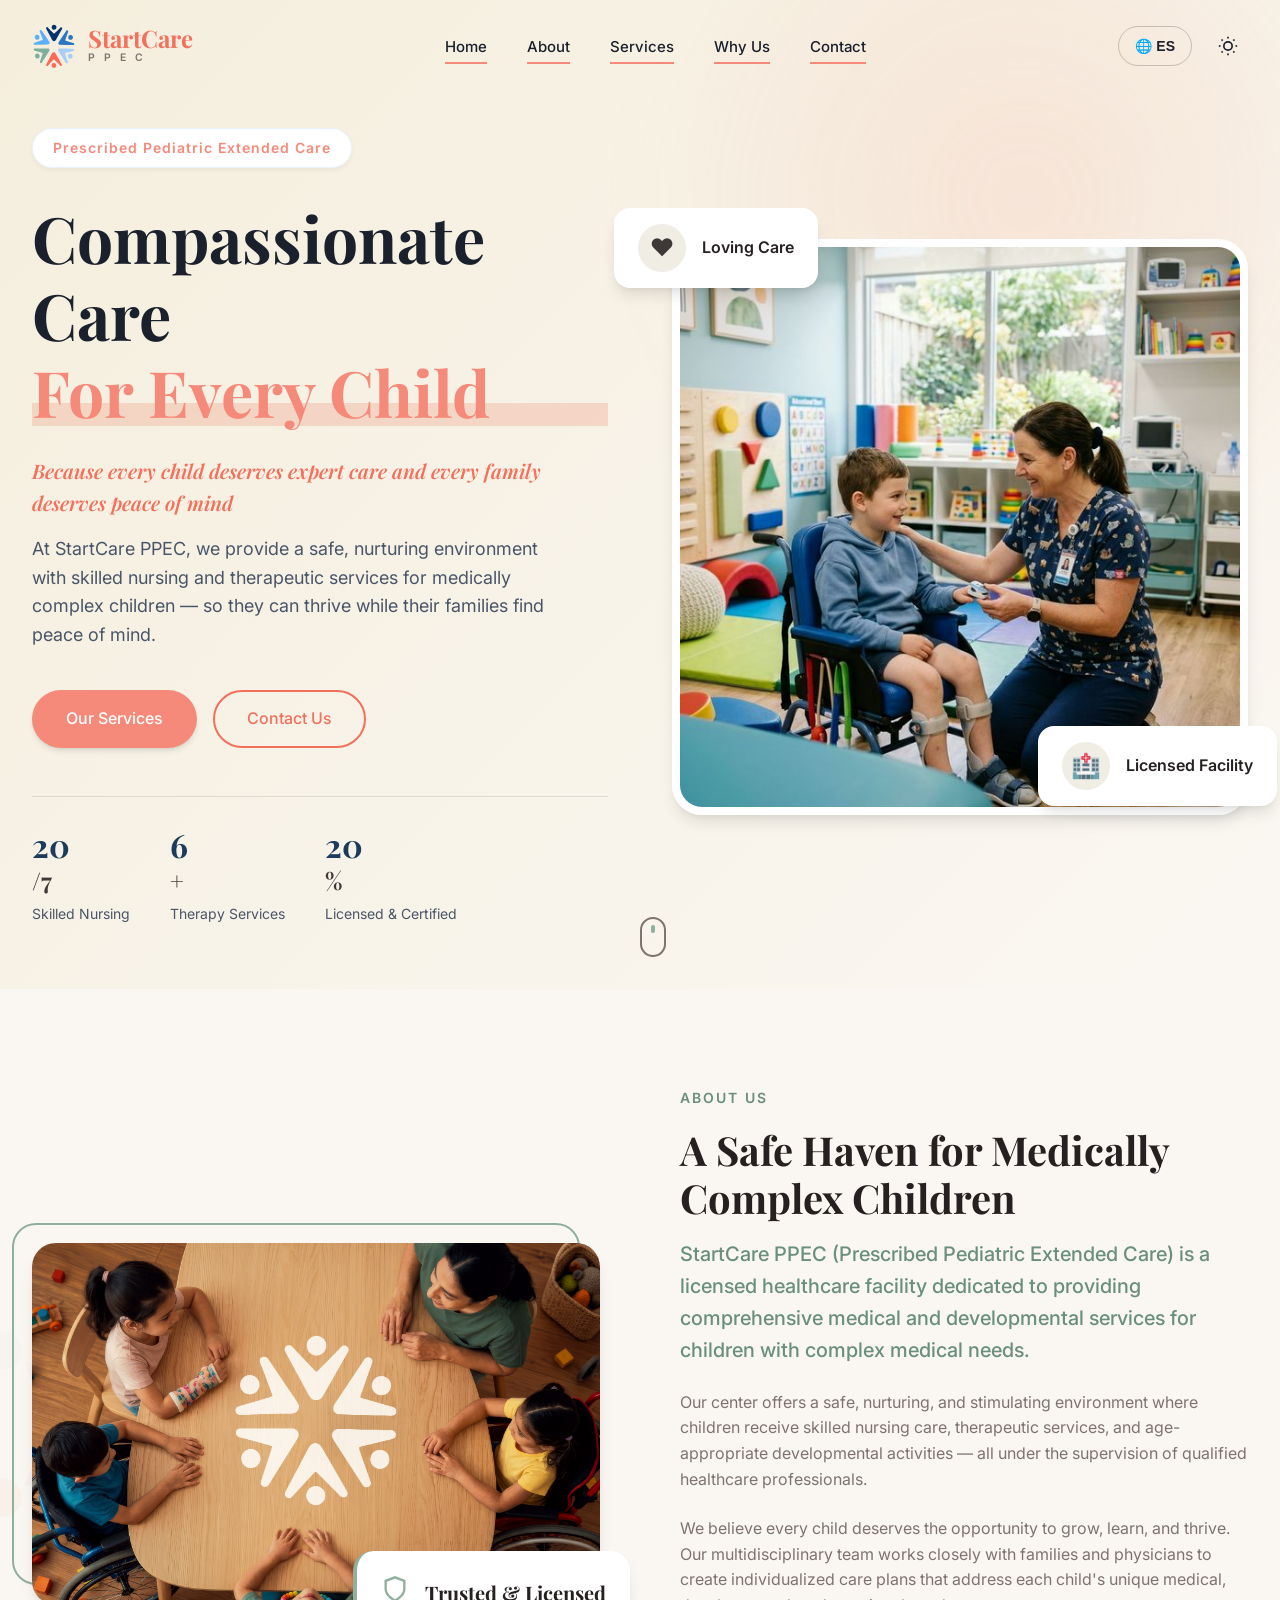
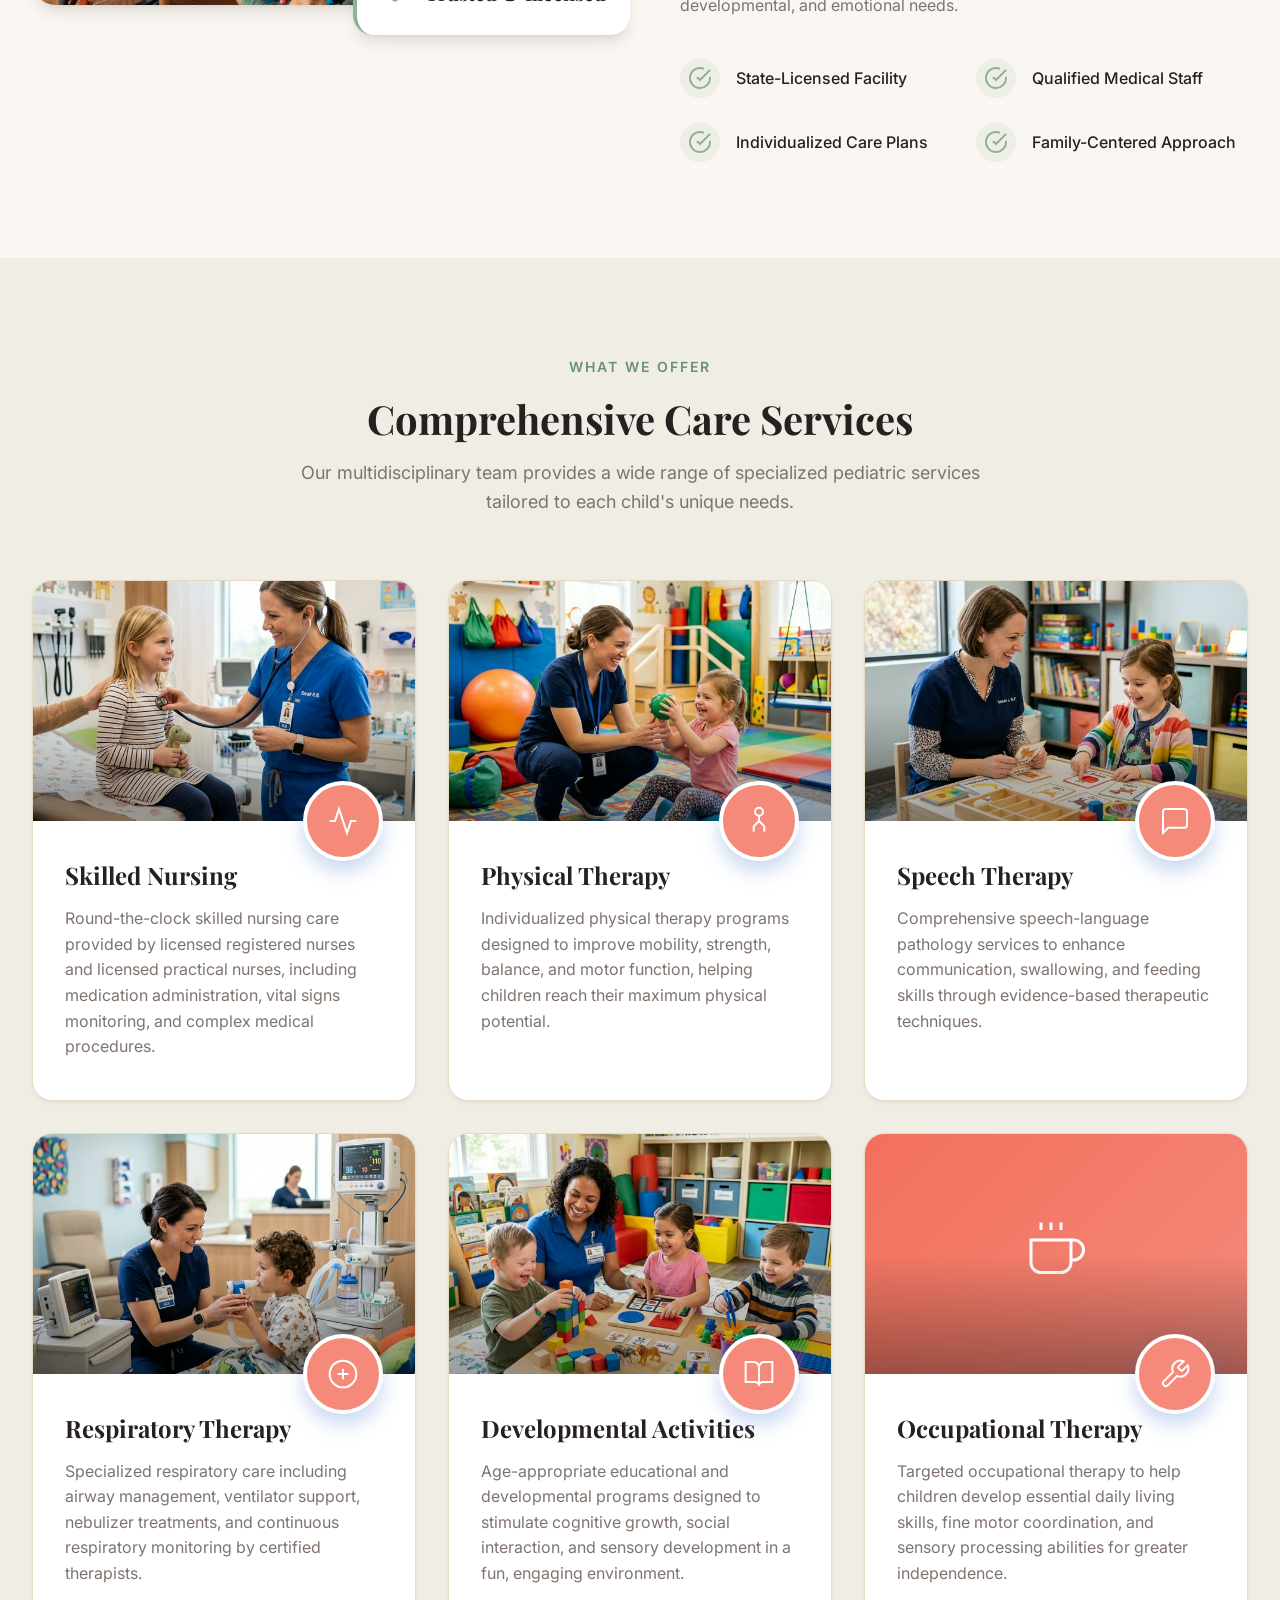
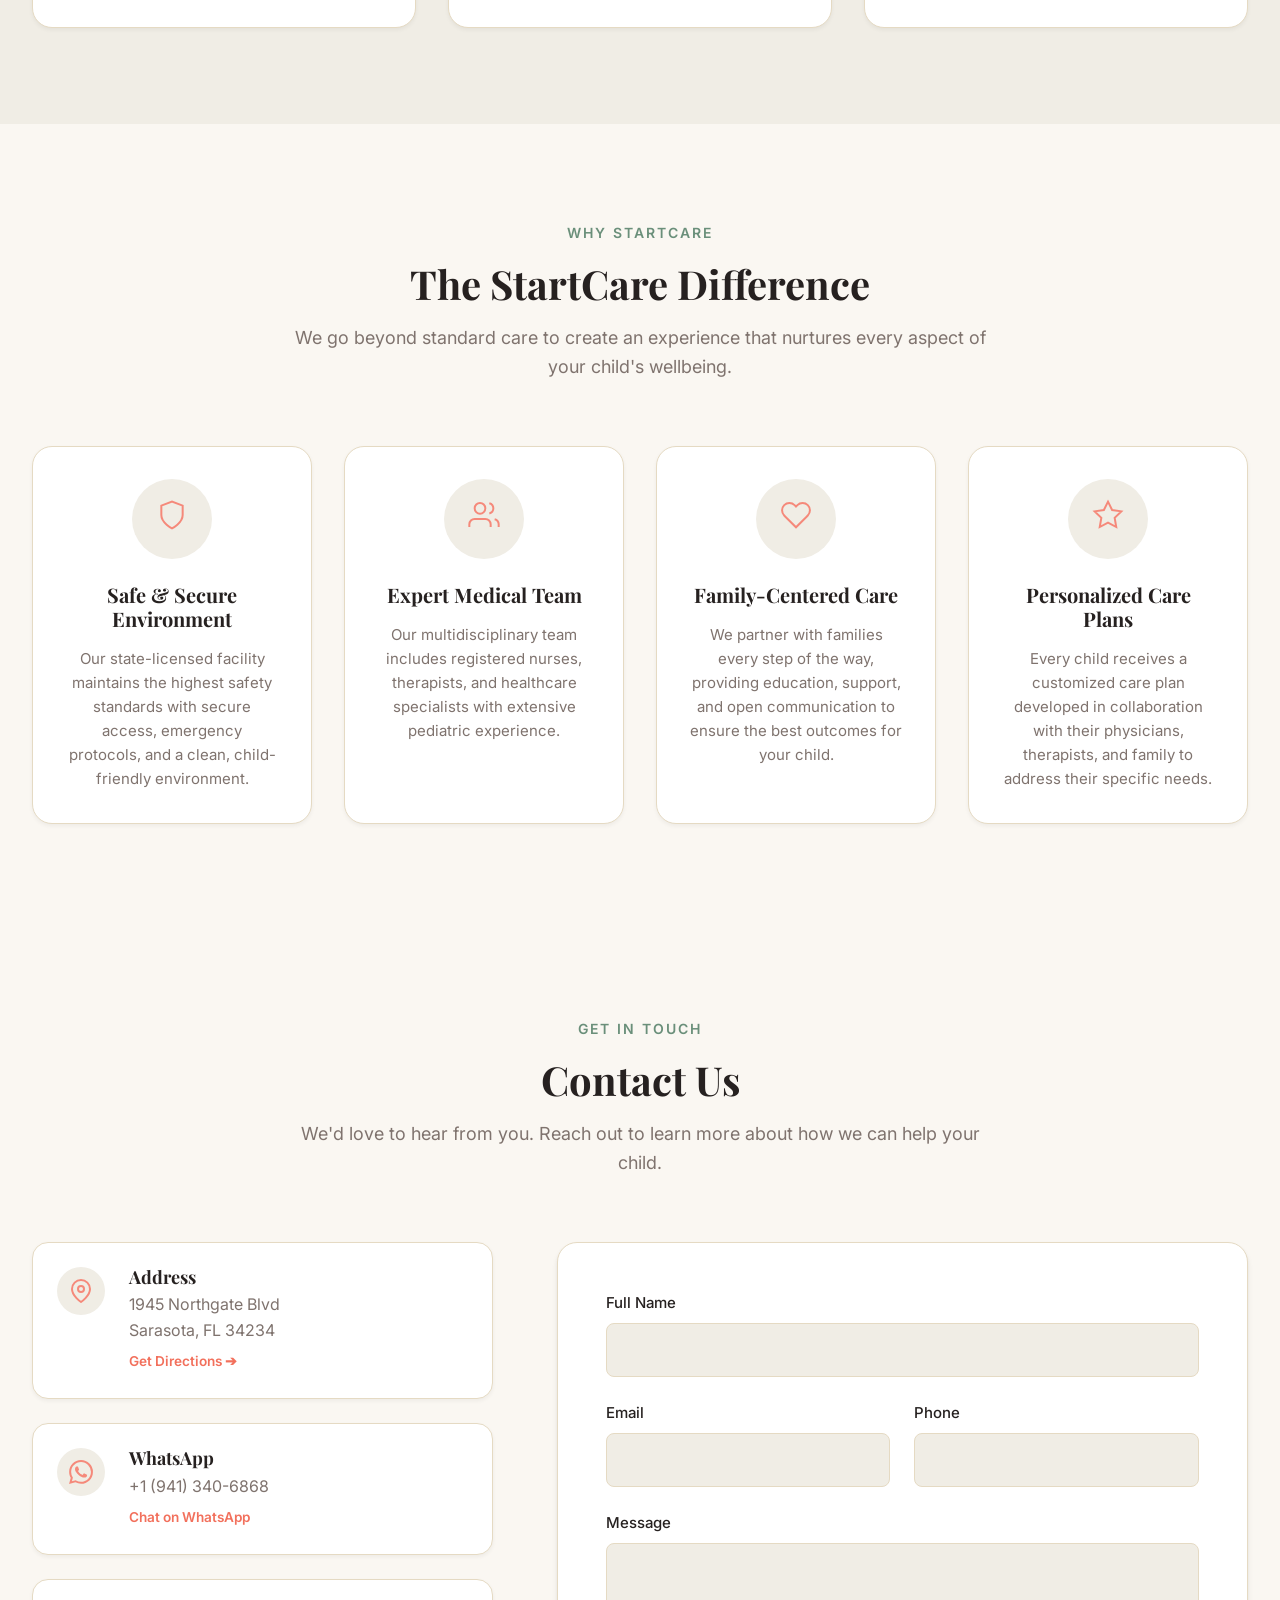
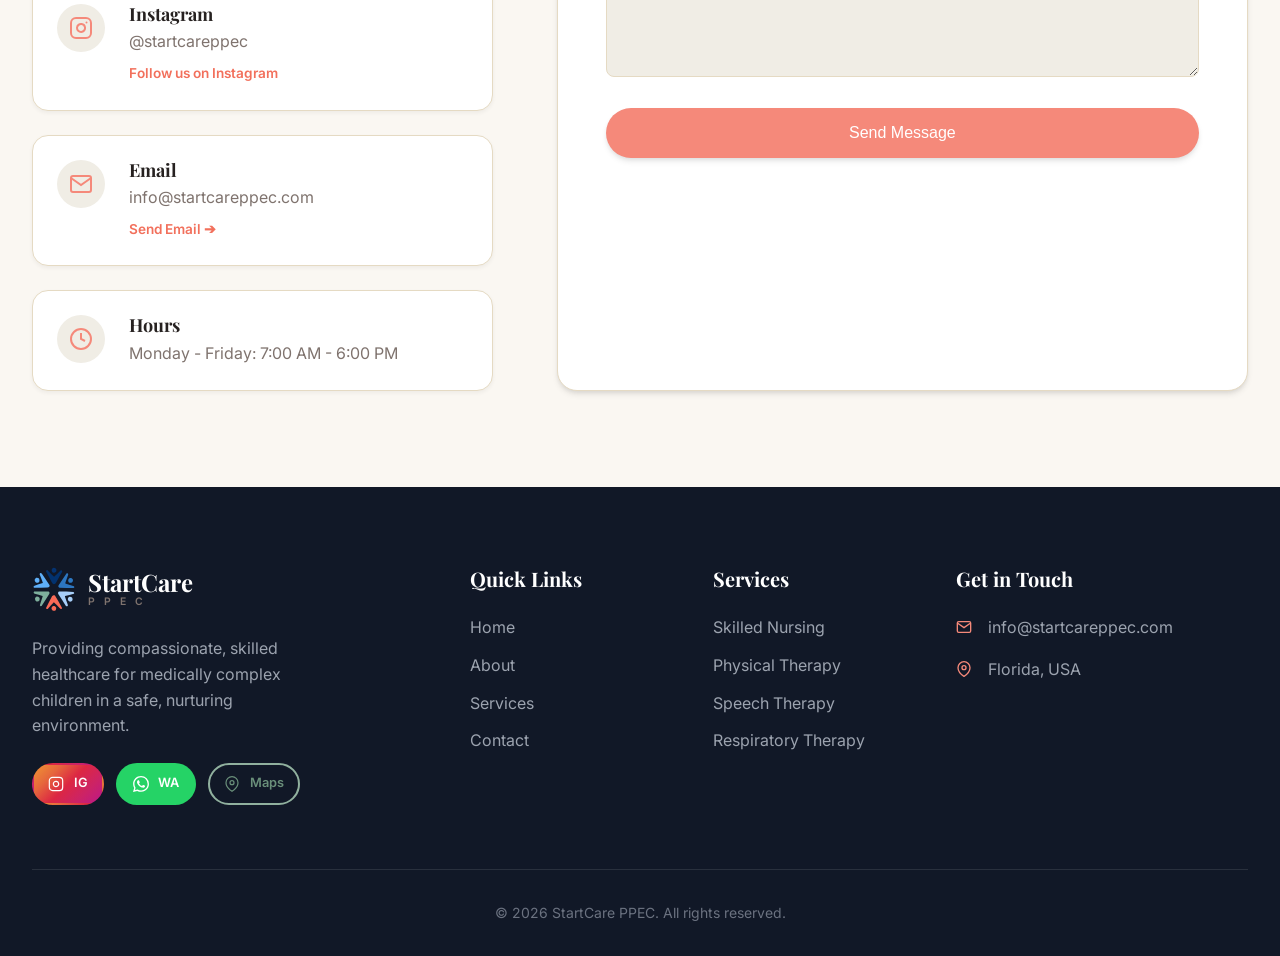
==== commit 24aa01b0: "Rename indexold to index.html" ====
--- a/index.html
+++ b/index.html
@@ -1,73 +1,491 @@
 <!DOCTYPE html>
-<html lang="en">
+<html lang="en" data-theme="light">
 <head>
     <meta charset="UTF-8">
     <meta name="viewport" content="width=device-width, initial-scale=1.0">
-    <title>Under Construction</title>
-
-    <style>
-        * {
-            margin: 0;
-            padding: 0;
-            box-sizing: border-box;
-        }
-
-        body {
-            font-family: Arial, Helvetica, sans-serif;
-            background: #f4f4f4;
-            color: #333;
-            display: flex;
-            justify-content: center;
-            align-items: center;
-            height: 100vh;
-            text-align: center;
-        }
-
-        .container {
-            max-width: 600px;
-            padding: 40px;
-        }
-
-        h1 {
-            font-size: 3rem;
-            margin-bottom: 20px;
-            color: #222;
-        }
-
-        p {
-            font-size: 1.2rem;
-            color: #666;
-            margin-bottom: 30px;
-        }
-
-        .icon {
-            font-size: 5rem;
-            margin-bottom: 20px;
-        }
-
-        footer {
-            margin-top: 40px;
-            font-size: 0.9rem;
-            color: #999;
-        }
-    </style>
+    <meta name="description" content="StartCare PPEC - Prescribed Pediatric Extended Care. Providing compassionate, professional healthcare services for medically complex children in a safe, nurturing environment.">
+    <meta name="keywords" content="PPEC, pediatric care, prescribed pediatric extended care, skilled nursing, therapy, children healthcare, medically complex children">
+    <title>StartCare PPEC | Compassionate Pediatric Extended Care</title>
+    <link rel="preconnect" href="https://fonts.googleapis.com">
+    <link rel="preconnect" href="https://fonts.gstatic.com" crossorigin>
+    <link href="https://fonts.googleapis.com/css2?family=Playfair+Display:wght@400;500;600;700&family=Inter:wght@300;400;500;600;700&display=swap" rel="stylesheet">
+    <link rel="stylesheet" href="styles.css">
 </head>
 <body>
-
-    <div class="container">
-        <div class="icon">🚧</div>
-
-        <h1>Website Under Construction</h1>
-
-        <p>
-            We're working hard to bring you something amazing.<br>
-            Please check back soon.
-        </p>
-
-        <footer>
-            &copy; 2026 All Rights Reserved.
-        </footer>
+    <!-- Preloader -->
+    <div id="preloader" class="preloader">
+        <div class="preloader-inner">
+            <img class="preloader-logo" src="assets/images/Logo.svg" alt="StartCare PPEC Logo" width="90" height="90">
+            <div class="preloader-text">StartCare PPEC</div>
+        </div>
     </div>
 
+    <!-- Navigation -->
+    <nav id="navbar" class="navbar">
+        <div class="nav-container">
+            <a href="#home" class="nav-logo" aria-label="StartCare PPEC Home">
+                <img class="logo-svg" src="assets/images/Logo.svg" alt="StartCare PPEC Logo" width="44" height="44">
+                <div class="logo-text">
+                    <span class="logo-name">StartCare</span>
+                    <span class="logo-sub">P P E C</span>
+                </div>
+            </a>
+
+            <ul class="nav-links" id="navLinks">
+                <li><a href="#home" data-i18n="nav.home">Home</a></li>
+                <li><a href="#about" data-i18n="nav.about">About</a></li>
+                <li><a href="#services" data-i18n="nav.services">Services</a></li>
+                <li><a href="#why-us" data-i18n="nav.whyUs">Why Us</a></li>
+                <li><a href="#contact" data-i18n="nav.contact">Contact</a></li>
+            </ul>
+
+            <div class="nav-actions">
+                <button id="langToggle" class="btn-toggle lang-toggle" aria-label="Toggle language">
+                    <span class="lang-icon">🌐</span>
+                    <span class="lang-label" id="langLabel">ES</span>
+                </button>
+                <button id="themeToggle" class="btn-toggle theme-toggle" aria-label="Toggle dark mode">
+                    <svg class="theme-icon sun" viewBox="0 0 24 24" width="20" height="20" fill="none" stroke="currentColor" stroke-width="2">
+                        <circle cx="12" cy="12" r="5"/><line x1="12" y1="1" x2="12" y2="3"/><line x1="12" y1="21" x2="12" y2="23"/><line x1="4.22" y1="4.22" x2="5.64" y2="5.64"/><line x1="18.36" y1="18.36" x2="19.78" y2="19.78"/><line x1="1" y1="12" x2="3" y2="12"/><line x1="21" y1="12" x2="23" y2="12"/><line x1="4.22" y1="19.78" x2="5.64" y2="18.36"/><line x1="18.36" y1="5.64" x2="19.78" y2="4.22"/>
+                    </svg>
+                    <svg class="theme-icon moon" viewBox="0 0 24 24" width="20" height="20" fill="none" stroke="currentColor" stroke-width="2">
+                        <path d="M21 12.79A9 9 0 1 1 11.21 3 7 7 0 0 0 21 12.79z"/>
+                    </svg>
+                </button>
+                <button id="menuToggle" class="btn-toggle menu-toggle" aria-label="Toggle menu">
+                    <span class="hamburger">
+                        <span></span><span></span><span></span>
+                    </span>
+                </button>
+            </div>
+        </div>
+    </nav>
+
+    <!-- Floating Logo (appears on scroll) -->
+    <a href="#home" id="floatingLogo" class="floating-logo" aria-label="Back to top">
+        <img class="logo-svg" src="assets/images/Logo.svg" alt="StartCare PPEC Logo" width="80" height="80">
+        <div class="logo-text">
+            <span class="logo-name">StartCare</span>
+            <span class="logo-sub">P P E C</span>
+        </div>
+    </a>
+
+    <!-- Hero Section -->
+    <section id="home" class="hero">
+        <div class="hero-bg">
+            <div class="hero-particles" id="heroParticles"></div>
+            <div class="hero-gradient"></div>
+        </div>
+        <div class="hero-content">
+            <div class="hero-text">
+                <div class="hero-badge" data-i18n="hero.badge">Prescribed Pediatric Extended Care</div>
+                <h1 class="hero-title">
+                    <span class="hero-title-line" data-i18n="hero.title1">Compassionate Care</span>
+                    <span class="hero-title-line hero-title-accent" data-i18n="hero.title2">For Every Child</span>
+                </h1>
+                <p class="hero-slogan" data-i18n="hero.slogan" style="font-size: 1.25rem; font-weight: 600; font-family: 'Playfair Display', serif; font-style: italic; color: var(--primary); margin-bottom: 1rem; transform: translateY(20px); opacity: 0; animation: fadeUp 0.8s ease forwards 0.7s;">Because every child deserves expert care and every family deserves peace of mind</p>
+                <p class="hero-description" data-i18n="hero.description">At StartCare PPEC, we provide a safe, nurturing environment with skilled nursing and therapeutic services for medically complex children — so they can thrive while their families find peace of mind.</p>
+                <div class="hero-buttons">
+                    <a href="#services" class="btn btn-primary" data-i18n="hero.cta1">Our Services</a>
+                    <a href="#contact" class="btn btn-outline" data-i18n="hero.cta2">Contact Us</a>
+                </div>
+                <div class="hero-stats">
+                    <div class="stat">
+                        <span class="stat-number" data-count="24">0</span><span class="stat-suffix">/7</span>
+                        <span class="stat-label" data-i18n="hero.stat1">Skilled Nursing</span>
+                    </div>
+                    <div class="stat">
+                        <span class="stat-number" data-count="6">0</span><span class="stat-suffix">+</span>
+                        <span class="stat-label" data-i18n="hero.stat2">Therapy Services</span>
+                    </div>
+                    <div class="stat">
+                        <span class="stat-number" data-count="100">0</span><span class="stat-suffix">%</span>
+                        <span class="stat-label" data-i18n="hero.stat3">Licensed & Certified</span>
+                    </div>
+                </div>
+            </div>
+            <div class="hero-image-wrapper">
+                <div class="hero-image-container">
+                    <img src="assets/images/hero.png" alt="StartCare PPEC - Compassionate pediatric care" class="hero-image" loading="eager">
+                    <div class="hero-image-blob"></div>
+                </div>
+                <div class="hero-floating-card card-1">
+                    <div class="floating-icon">❤️</div>
+                    <div class="floating-text" data-i18n="hero.float1">Loving Care</div>
+                </div>
+                <div class="hero-floating-card card-2">
+                    <div class="floating-icon">🏥</div>
+                    <div class="floating-text" data-i18n="hero.float2">Licensed Facility</div>
+                </div>
+            </div>
+        </div>
+        <div class="hero-scroll">
+            <a href="#about" class="scroll-indicator" aria-label="Scroll down">
+                <div class="scroll-mouse">
+                    <div class="scroll-wheel"></div>
+                </div>
+            </a>
+        </div>
+    </section>
+
+    <!-- About Section -->
+    <section id="about" class="about section logo-watermark logo-watermark-left">
+        <div class="container">
+            <div class="about-grid">
+                <div class="about-image-col reveal-left">
+                    <div class="about-image-wrapper">
+                        <img src="assets/images/about.jpg" alt="StartCare PPEC facility" class="about-image" loading="lazy">
+                        <div class="about-image-accent"></div>
+                        <div class="about-experience-badge">
+                            <span class="exp-icon">
+                                <svg viewBox="0 0 24 24" width="28" height="28" fill="none" stroke="currentColor" stroke-width="2"><path d="M12 22s8-4 8-10V5l-8-3-8 3v7c0 6 8 10 8 10z"/></svg>
+                            </span>
+                            <span class="exp-text" data-i18n="about.badge">Trusted & Licensed</span>
+                        </div>
+                    </div>
+                </div>
+                <div class="about-text-col reveal-right">
+                    <div class="section-label" data-i18n="about.label">About Us</div>
+                    <h2 class="section-title" data-i18n="about.title">A Safe Haven for Medically Complex Children</h2>
+                    <p class="about-lead" data-i18n="about.lead">StartCare PPEC (Prescribed Pediatric Extended Care) is a licensed healthcare facility dedicated to providing comprehensive medical and developmental services for children with complex medical needs.</p>
+                    <p class="about-text" data-i18n="about.text1">Our center offers a safe, nurturing, and stimulating environment where children receive skilled nursing care, therapeutic services, and age-appropriate developmental activities — all under the supervision of qualified healthcare professionals.</p>
+                    <p class="about-text" data-i18n="about.text2">We believe every child deserves the opportunity to grow, learn, and thrive. Our multidisciplinary team works closely with families and physicians to create individualized care plans that address each child's unique medical, developmental, and emotional needs.</p>
+                    <div class="about-features">
+                        <div class="about-feature">
+                            <div class="feature-icon">
+                                <svg viewBox="0 0 24 24" width="24" height="24" fill="none" stroke="currentColor" stroke-width="2"><path d="M22 11.08V12a10 10 0 1 1-5.93-9.14"/><polyline points="22 4 12 14.01 9 11.01"/></svg>
+                            </div>
+                            <span data-i18n="about.feature1">State-Licensed Facility</span>
+                        </div>
+                        <div class="about-feature">
+                            <div class="feature-icon">
+                                <svg viewBox="0 0 24 24" width="24" height="24" fill="none" stroke="currentColor" stroke-width="2"><path d="M22 11.08V12a10 10 0 1 1-5.93-9.14"/><polyline points="22 4 12 14.01 9 11.01"/></svg>
+                            </div>
+                            <span data-i18n="about.feature2">Qualified Medical Staff</span>
+                        </div>
+                        <div class="about-feature">
+                            <div class="feature-icon">
+                                <svg viewBox="0 0 24 24" width="24" height="24" fill="none" stroke="currentColor" stroke-width="2"><path d="M22 11.08V12a10 10 0 1 1-5.93-9.14"/><polyline points="22 4 12 14.01 9 11.01"/></svg>
+                            </div>
+                            <span data-i18n="about.feature3">Individualized Care Plans</span>
+                        </div>
+                        <div class="about-feature">
+                            <div class="feature-icon">
+                                <svg viewBox="0 0 24 24" width="24" height="24" fill="none" stroke="currentColor" stroke-width="2"><path d="M22 11.08V12a10 10 0 1 1-5.93-9.14"/><polyline points="22 4 12 14.01 9 11.01"/></svg>
+                            </div>
+                            <span data-i18n="about.feature4">Family-Centered Approach</span>
+                        </div>
+                    </div>
+                </div>
+            </div>
+        </div>
+    </section>
+
+    <!-- Services Section -->
+    <section id="services" class="services section">
+        <div class="container">
+            <div class="section-header reveal-up">
+                <div class="section-label" data-i18n="services.label">What We Offer</div>
+                <h2 class="section-title" data-i18n="services.title">Comprehensive Care Services</h2>
+                <p class="section-subtitle" data-i18n="services.subtitle">Our multidisciplinary team provides a wide range of specialized pediatric services tailored to each child's unique needs.</p>
+            </div>
+            <div class="services-grid">
+                <div class="service-card reveal-up" data-delay="0">
+                    <div class="service-image-wrap">
+                        <img src="assets/images/service-nursing.png" alt="Skilled Nursing" loading="lazy">
+                        <div class="service-overlay"></div>
+                    </div>
+                    <div class="service-content">
+                        <div class="service-icon">
+                            <svg viewBox="0 0 24 24" width="32" height="32" fill="none" stroke="currentColor" stroke-width="1.5"><path d="M22 12h-4l-3 9L9 3l-3 9H2"/></svg>
+                        </div>
+                        <h3 class="service-title" data-i18n="services.nursing.title">Skilled Nursing</h3>
+                        <p class="service-desc" data-i18n="services.nursing.desc">Round-the-clock skilled nursing care provided by licensed registered nurses and licensed practical nurses, including medication administration, vital signs monitoring, and complex medical procedures.</p>
+                    </div>
+                </div>
+                <div class="service-card reveal-up" data-delay="100">
+                    <div class="service-image-wrap">
+                        <img src="assets/images/service-therapy.png" alt="Physical Therapy" loading="lazy">
+                        <div class="service-overlay"></div>
+                    </div>
+                    <div class="service-content">
+                        <div class="service-icon">
+                            <svg viewBox="0 0 24 24" width="32" height="32" fill="none" stroke="currentColor" stroke-width="1.5"><circle cx="12" cy="5" r="3"/><path d="M12 8v4m-4 4l4-4 4 4m-8 0v4m8-4v4"/></svg>
+                        </div>
+                        <h3 class="service-title" data-i18n="services.physical.title">Physical Therapy</h3>
+                        <p class="service-desc" data-i18n="services.physical.desc">Individualized physical therapy programs designed to improve mobility, strength, balance, and motor function, helping children reach their maximum physical potential.</p>
+                    </div>
+                </div>
+                <div class="service-card reveal-up" data-delay="200">
+                    <div class="service-image-wrap">
+                        <img src="assets/images/service-speech.png" alt="Speech Therapy" loading="lazy">
+                        <div class="service-overlay"></div>
+                    </div>
+                    <div class="service-content">
+                        <div class="service-icon">
+                            <svg viewBox="0 0 24 24" width="32" height="32" fill="none" stroke="currentColor" stroke-width="1.5"><path d="M21 15a2 2 0 0 1-2 2H7l-4 4V5a2 2 0 0 1 2-2h14a2 2 0 0 1 2 2z"/></svg>
+                        </div>
+                        <h3 class="service-title" data-i18n="services.speech.title">Speech Therapy</h3>
+                        <p class="service-desc" data-i18n="services.speech.desc">Comprehensive speech-language pathology services to enhance communication, swallowing, and feeding skills through evidence-based therapeutic techniques.</p>
+                    </div>
+                </div>
+                <div class="service-card reveal-up" data-delay="300">
+                    <div class="service-image-wrap">
+                        <img src="assets/images/service-respiratory.png" alt="Respiratory Therapy" loading="lazy">
+                        <div class="service-overlay"></div>
+                    </div>
+                    <div class="service-content">
+                        <div class="service-icon">
+                            <svg viewBox="0 0 24 24" width="32" height="32" fill="none" stroke="currentColor" stroke-width="1.5"><path d="M12 2C6.48 2 2 6.48 2 12s4.48 10 10 10 10-4.48 10-10S17.52 2 12 2z"/><path d="M8 12h8m-4-4v8"/></svg>
+                        </div>
+                        <h3 class="service-title" data-i18n="services.respiratory.title">Respiratory Therapy</h3>
+                        <p class="service-desc" data-i18n="services.respiratory.desc">Specialized respiratory care including airway management, ventilator support, nebulizer treatments, and continuous respiratory monitoring by certified therapists.</p>
+                    </div>
+                </div>
+                <div class="service-card reveal-up" data-delay="400">
+                    <div class="service-image-wrap">
+                        <img src="assets/images/service-developmental.png" alt="Developmental Activities" loading="lazy">
+                        <div class="service-overlay"></div>
+                    </div>
+                    <div class="service-content">
+                        <div class="service-icon">
+                            <svg viewBox="0 0 24 24" width="32" height="32" fill="none" stroke="currentColor" stroke-width="1.5"><path d="M2 3h6a4 4 0 0 1 4 4v14a3 3 0 0 0-3-3H2z"/><path d="M22 3h-6a4 4 0 0 0-4 4v14a3 3 0 0 1 3-3h7z"/></svg>
+                        </div>
+                        <h3 class="service-title" data-i18n="services.developmental.title">Developmental Activities</h3>
+                        <p class="service-desc" data-i18n="services.developmental.desc">Age-appropriate educational and developmental programs designed to stimulate cognitive growth, social interaction, and sensory development in a fun, engaging environment.</p>
+                    </div>
+                </div>
+                <div class="service-card reveal-up" data-delay="500">
+                    <div class="service-image-wrap service-gradient-bg">
+                        <div class="service-ot-icon">
+                            <svg viewBox="0 0 24 24" width="60" height="60" fill="none" stroke="currentColor" stroke-width="1.2"><path d="M18 8h1a4 4 0 0 1 0 8h-1M2 8h16v9a4 4 0 0 1-4 4H6a4 4 0 0 1-4-4V8z"/><line x1="6" y1="1" x2="6" y2="4"/><line x1="10" y1="1" x2="10" y2="4"/><line x1="14" y1="1" x2="14" y2="4"/></svg>
+                        </div>
+                        <div class="service-overlay"></div>
+                    </div>
+                    <div class="service-content">
+                        <div class="service-icon">
+                            <svg viewBox="0 0 24 24" width="32" height="32" fill="none" stroke="currentColor" stroke-width="1.5"><path d="M14.7 6.3a1 1 0 0 0 0 1.4l1.6 1.6a1 1 0 0 0 1.4 0l3.77-3.77a6 6 0 0 1-7.94 7.94l-6.91 6.91a2.12 2.12 0 0 1-3-3l6.91-6.91a6 6 0 0 1 7.94-7.94l-3.76 3.76z"/></svg>
+                        </div>
+                        <h3 class="service-title" data-i18n="services.occupational.title">Occupational Therapy</h3>
+                        <p class="service-desc" data-i18n="services.occupational.desc">Targeted occupational therapy to help children develop essential daily living skills, fine motor coordination, and sensory processing abilities for greater independence.</p>
+                    </div>
+                </div>
+            </div>
+        </div>
+    </section>
+
+    <!-- Why Choose Us Section -->
+    <section id="why-us" class="why-us section">
+        <div class="container">
+            <div class="section-header reveal-up">
+                <div class="section-label" data-i18n="whyUs.label">Why StartCare</div>
+                <h2 class="section-title" data-i18n="whyUs.title">The StartCare Difference</h2>
+                <p class="section-subtitle" data-i18n="whyUs.subtitle">We go beyond standard care to create an experience that nurtures every aspect of your child's wellbeing.</p>
+            </div>
+            <div class="why-grid">
+                <div class="why-card reveal-up" data-delay="0">
+                    <div class="why-icon-wrap">
+                        <div class="why-icon">
+                            <svg viewBox="0 0 24 24" width="32" height="32" fill="none" stroke="currentColor" stroke-width="1.5"><path d="M12 22s8-4 8-10V5l-8-3-8 3v7c0 6 8 10 8 10z"/></svg>
+                        </div>
+                        <div class="why-icon-bg"></div>
+                    </div>
+                    <h3 data-i18n="whyUs.card1.title">Safe & Secure Environment</h3>
+                    <p data-i18n="whyUs.card1.desc">Our state-licensed facility maintains the highest safety standards with secure access, emergency protocols, and a clean, child-friendly environment.</p>
+                </div>
+                <div class="why-card reveal-up" data-delay="100">
+                    <div class="why-icon-wrap">
+                        <div class="why-icon">
+                            <svg viewBox="0 0 24 24" width="32" height="32" fill="none" stroke="currentColor" stroke-width="1.5"><path d="M17 21v-2a4 4 0 0 0-4-4H5a4 4 0 0 0-4 4v2"/><circle cx="9" cy="7" r="4"/><path d="M23 21v-2a4 4 0 0 0-3-3.87"/><path d="M16 3.13a4 4 0 0 1 0 7.75"/></svg>
+                        </div>
+                        <div class="why-icon-bg"></div>
+                    </div>
+                    <h3 data-i18n="whyUs.card2.title">Expert Medical Team</h3>
+                    <p data-i18n="whyUs.card2.desc">Our multidisciplinary team includes registered nurses, therapists, and healthcare specialists with extensive pediatric experience.</p>
+                </div>
+                <div class="why-card reveal-up" data-delay="200">
+                    <div class="why-icon-wrap">
+                        <div class="why-icon">
+                            <svg viewBox="0 0 24 24" width="32" height="32" fill="none" stroke="currentColor" stroke-width="1.5"><path d="M20.84 4.61a5.5 5.5 0 0 0-7.78 0L12 5.67l-1.06-1.06a5.5 5.5 0 0 0-7.78 7.78l1.06 1.06L12 21.23l7.78-7.78 1.06-1.06a5.5 5.5 0 0 0 0-7.78z"/></svg>
+                        </div>
+                        <div class="why-icon-bg"></div>
+                    </div>
+                    <h3 data-i18n="whyUs.card3.title">Family-Centered Care</h3>
+                    <p data-i18n="whyUs.card3.desc">We partner with families every step of the way, providing education, support, and open communication to ensure the best outcomes for your child.</p>
+                </div>
+                <div class="why-card reveal-up" data-delay="300">
+                    <div class="why-icon-wrap">
+                        <div class="why-icon">
+                            <svg viewBox="0 0 24 24" width="32" height="32" fill="none" stroke="currentColor" stroke-width="1.5"><polygon points="12 2 15.09 8.26 22 9.27 17 14.14 18.18 21.02 12 17.77 5.82 21.02 7 14.14 2 9.27 8.91 8.26 12 2"/></svg>
+                        </div>
+                        <div class="why-icon-bg"></div>
+                    </div>
+                    <h3 data-i18n="whyUs.card4.title">Personalized Care Plans</h3>
+                    <p data-i18n="whyUs.card4.desc">Every child receives a customized care plan developed in collaboration with their physicians, therapists, and family to address their specific needs.</p>
+                </div>
+            </div>
+        </div>
+    </section>
+
+
+    <!-- Contact Section -->
+    <section id="contact" class="contact section">
+        <div class="container">
+            <div class="section-header reveal-up">
+                <div class="section-label" data-i18n="contact.label">Get in Touch</div>
+                <h2 class="section-title" data-i18n="contact.title">Contact Us</h2>
+                <p class="section-subtitle" data-i18n="contact.subtitle">We'd love to hear from you. Reach out to learn more about how we can help your child.</p>
+            </div>
+            <div class="contact-grid">
+                <div class="contact-info reveal-up">
+                    <a href="https://maps.google.com/?q=1945+Northgate+Blvd,+Sarasota,+FL+34234" target="_blank" rel="noopener" class="contact-card contact-card-link">
+                        <div class="contact-icon">
+                            <svg viewBox="0 0 24 24" width="24" height="24" fill="none" stroke="currentColor" stroke-width="2"><path d="M21 10c0 7-9 13-9 13s-9-6-9-13a9 9 0 0 1 18 0z"/><circle cx="12" cy="10" r="3"/></svg>
+                        </div>
+                        <div class="contact-detail">
+                            <h4 data-i18n="contact.address.label">Address</h4>
+                            <p>1945 Northgate Blvd</p>
+                            <p>Sarasota, FL 34234</p>
+                            <span class="inline-link" data-i18n="contact.address.getDirections">Get Directions ➔</span>
+                        </div>
+                    </a>
+                    <a href="https://wa.me/19413406868" target="_blank" rel="noopener" class="contact-card contact-card-link">
+                        <div class="contact-icon">
+                            <svg viewBox="0 0 24 24" width="24" height="24" fill="currentColor"><path d="M17.472 14.382c-.297-.149-1.758-.867-2.03-.967-.273-.099-.471-.148-.67.15-.197.297-.767.966-.94 1.164-.173.199-.347.223-.644.075-.297-.15-1.255-.463-2.39-1.475-.883-.788-1.48-1.761-1.653-2.059-.173-.297-.018-.458.13-.606.134-.133.298-.347.446-.52.149-.174.198-.298.298-.497.099-.198.05-.371-.025-.52-.075-.149-.669-1.612-.916-2.207-.242-.579-.487-.5-.669-.51-.173-.008-.371-.01-.57-.01-.198 0-.52.074-.792.372-.272.297-1.04 1.016-1.04 2.479 0 1.462 1.065 2.875 1.213 3.074.149.198 2.096 3.2 5.077 4.487.709.306 1.262.489 1.694.625.712.227 1.36.195 1.871.118.571-.085 1.758-.719 2.006-1.413.248-.694.248-1.289.173-1.413-.074-.124-.272-.198-.57-.347m-5.421 7.403h-.004a9.87 9.87 0 01-5.031-1.378l-.361-.214-3.741.982.998-3.648-.235-.374a9.86 9.86 0 01-1.51-5.26c.001-5.45 4.436-9.884 9.888-9.884 2.64 0 5.122 1.03 6.988 2.898a9.825 9.825 0 012.893 6.994c-.003 5.45-4.437 9.884-9.885 9.884m8.413-18.297A11.815 11.815 0 0012.05 0C5.495 0 .16 5.335.157 11.892c0 2.096.547 4.142 1.588 5.945L.057 24l6.305-1.654a11.882 11.882 0 005.683 1.448h.005c6.554 0 11.89-5.335 11.893-11.893a11.821 11.821 0 00-3.48-8.413z"/></svg>
+                        </div>
+                        <div class="contact-detail">
+                            <h4 data-i18n="contact.whatsapp.label">WhatsApp</h4>
+                            <p>+1 (941) 340-6868</p>
+                            <span class="inline-link" data-i18n="contact.whatsapp.value">Chat on WhatsApp</span>
+                        </div>
+                    </a>
+                    <a href="https://www.instagram.com/startcareppec" target="_blank" rel="noopener" class="contact-card contact-card-link">
+                        <div class="contact-icon">
+                            <svg viewBox="0 0 24 24" width="24" height="24" fill="none" stroke="currentColor" stroke-width="2" stroke-linecap="round" stroke-linejoin="round"><rect x="2" y="2" width="20" height="20" rx="5" ry="5"/><path d="M16 11.37A4 4 0 1 1 12.63 8 4 4 0 0 1 16 11.37z"/><line x1="17.5" y1="6.5" x2="17.51" y2="6.5"/></svg>
+                        </div>
+                        <div class="contact-detail">
+                            <h4 data-i18n="contact.instagram.label">Instagram</h4>
+                            <p>@startcareppec</p>
+                            <span class="inline-link" data-i18n="contact.instagram.value">Follow us on Instagram</span>
+                        </div>
+                    </a>
+                    <a href="mailto:info@startcareppec.com" class="contact-card contact-card-link">
+                        <div class="contact-icon">
+                            <svg viewBox="0 0 24 24" width="24" height="24" fill="none" stroke="currentColor" stroke-width="2"><path d="M4 4h16c1.1 0 2 .9 2 2v12c0 1.1-.9 2-2 2H4c-1.1 0-2-.9-2-2V6c0-1.1.9-2 2-2z"/><polyline points="22,6 12,13 2,6"/></svg>
+                        </div>
+                        <div class="contact-detail">
+                            <h4 data-i18n="contact.email.label">Email</h4>
+                            <p>info@startcareppec.com</p>
+                            <span class="inline-link" data-i18n="contact.email.value">Send Email ➔</span>
+                        </div>
+                    </a>
+                    <div class="contact-card">
+                        <div class="contact-icon">
+                            <svg viewBox="0 0 24 24" width="24" height="24" fill="none" stroke="currentColor" stroke-width="2"><circle cx="12" cy="12" r="10"/><polyline points="12 6 12 12 16 14"/></svg>
+                        </div>
+                        <div class="contact-detail">
+                            <h4 data-i18n="contact.hours.label">Hours</h4>
+                            <p data-i18n="contact.hours.value">Monday - Friday: 7:00 AM - 6:00 PM</p>
+                        </div>
+                    </div>
+
+                </div>
+                <div class="contact-form-wrapper reveal-up" data-delay="100">
+                    <form id="contactForm" class="contact-form">
+                        <div class="form-group">
+                            <label for="name" data-i18n="contact.form.name">Full Name</label>
+                            <input type="text" id="name" name="name" required>
+                        </div>
+                        <div class="form-row">
+                            <div class="form-group">
+                                <label for="email" data-i18n="contact.form.email">Email</label>
+                                <input type="email" id="email" name="email" required>
+                            </div>
+                            <div class="form-group">
+                                <label for="phone" data-i18n="contact.form.phone">Phone</label>
+                                <input type="tel" id="phone" name="phone">
+                            </div>
+                        </div>
+                        <div class="form-group">
+                            <label for="message" data-i18n="contact.form.message">Message</label>
+                            <textarea id="message" name="message" rows="5" required></textarea>
+                        </div>
+                        <button type="submit" class="btn btn-primary btn-full" data-i18n="contact.form.submit">Send Message</button>
+                    </form>
+                </div>
+            </div>
+        </div>
+    </section>
+
+    <!-- Footer -->
+    <footer class="footer">
+        <div class="container">
+            <div class="footer-grid">
+                <div class="footer-brand">
+                    <a href="#home" class="footer-logo" aria-label="StartCare PPEC">
+                        <img class="logo-svg" src="assets/images/Logo.svg" alt="StartCare PPEC Logo" width="44" height="44">
+                        <div class="logo-text">
+                            <span class="logo-name">StartCare</span>
+                            <span class="logo-sub">P P E C</span>
+                        </div>
+                    </a>
+                    <p class="footer-desc" data-i18n="footer.desc">Providing compassionate, skilled healthcare for medically complex children in a safe, nurturing environment.</p>
+                    <div class="footer-social">
+                        <a href="https://www.instagram.com/startcareppec" target="_blank" rel="noopener" class="social-btn social-btn--instagram" aria-label="Instagram">
+                            <svg viewBox="0 0 24 24" width="16" height="16" fill="none" stroke="currentColor" stroke-width="1.8"><rect x="2" y="2" width="20" height="20" rx="5" ry="5"/><path d="M16 11.37A4 4 0 1 1 12.63 8 4 4 0 0 1 16 11.37z"/><line x1="17.5" y1="6.5" x2="17.51" y2="6.5"/></svg>
+                            IG
+                        </a>
+                        <a href="https://wa.me/19413406868" target="_blank" rel="noopener" class="social-btn social-btn--whatsapp" aria-label="WhatsApp">
+                            <svg viewBox="0 0 24 24" width="16" height="16" fill="currentColor"><path d="M17.472 14.382c-.297-.149-1.758-.867-2.03-.967-.273-.099-.471-.148-.67.15-.197.297-.767.966-.94 1.164-.173.199-.347.223-.644.075-.297-.15-1.255-.463-2.39-1.475-.883-.788-1.48-1.761-1.653-2.059-.173-.297-.018-.458.13-.606.134-.133.298-.347.446-.52.149-.174.198-.298.298-.497.099-.198.05-.371-.025-.52-.075-.149-.669-1.612-.916-2.207-.242-.579-.487-.5-.669-.51-.173-.008-.371-.01-.57-.01-.198 0-.52.074-.792.372-.272.297-1.04 1.016-1.04 2.479 0 1.462 1.065 2.875 1.213 3.074.149.198 2.096 3.2 5.077 4.487.709.306 1.262.489 1.694.625.712.227 1.36.195 1.871.118.571-.085 1.758-.719 2.006-1.413.248-.694.248-1.289.173-1.413-.074-.124-.272-.198-.57-.347m-5.421 7.403h-.004a9.87 9.87 0 01-5.031-1.378l-.361-.214-3.741.982.998-3.648-.235-.374a9.86 9.86 0 01-1.51-5.26c.001-5.45 4.436-9.884 9.888-9.884 2.64 0 5.122 1.03 6.988 2.898a9.825 9.825 0 012.893 6.994c-.003 5.45-4.437 9.884-9.885 9.884m8.413-18.297A11.815 11.815 0 0012.05 0C5.495 0 .16 5.335.157 11.892c0 2.096.547 4.142 1.588 5.945L.057 24l6.305-1.654a11.882 11.882 0 005.683 1.448h.005c6.554 0 11.89-5.335 11.893-11.893a11.821 11.821 0 00-3.48-8.413z"/></svg>
+                            WA
+                        </a>
+                        <a href="https://maps.google.com/?q=1945+Northgate+Blvd,+Sarasota,+FL+34234" target="_blank" rel="noopener" class="social-btn social-btn--maps" aria-label="Google Maps">
+                            <svg viewBox="0 0 24 24" width="16" height="16" fill="none" stroke="currentColor" stroke-width="1.8"><path d="M21 10c0 7-9 13-9 13s-9-6-9-13a9 9 0 0 1 18 0z"/><circle cx="12" cy="10" r="3"/></svg>
+                            Maps
+                        </a>
+                    </div>
+                </div>
+                <div class="footer-links-col">
+                    <h4 data-i18n="footer.quickLinks">Quick Links</h4>
+                    <ul class="footer-links">
+                        <li><a href="#home" data-i18n="nav.home">Home</a></li>
+                        <li><a href="#about" data-i18n="nav.about">About</a></li>
+                        <li><a href="#services" data-i18n="nav.services">Services</a></li>
+                        <li><a href="#contact" data-i18n="nav.contact">Contact</a></li>
+                    </ul>
+                </div>
+                <div class="footer-links-col">
+                    <h4 data-i18n="footer.services">Services</h4>
+                    <ul class="footer-links">
+                        <li><a href="#services" data-i18n="services.nursing.title">Skilled Nursing</a></li>
+                        <li><a href="#services" data-i18n="services.physical.title">Physical Therapy</a></li>
+                        <li><a href="#services" data-i18n="services.speech.title">Speech Therapy</a></li>
+                        <li><a href="#services" data-i18n="services.respiratory.title">Respiratory Therapy</a></li>
+                    </ul>
+                </div>
+                <div class="footer-contact-col">
+                    <h4 data-i18n="contact.label">Get in Touch</h4>
+                    <div class="footer-contact-item">
+                        <svg viewBox="0 0 24 24" width="16" height="16" fill="none" stroke="currentColor" stroke-width="2"><path d="M4 4h16c1.1 0 2 .9 2 2v12c0 1.1-.9 2-2 2H4c-1.1 0-2-.9-2-2V6c0-1.1.9-2 2-2z"/><polyline points="22,6 12,13 2,6"/></svg>
+                        <a href="mailto:info@startcareppec.com">info@startcareppec.com</a>
+                    </div>
+                    <div class="footer-contact-item">
+                        <svg viewBox="0 0 24 24" width="16" height="16" fill="none" stroke="currentColor" stroke-width="2"><path d="M21 10c0 7-9 13-9 13s-9-6-9-13a9 9 0 0 1 18 0z"/><circle cx="12" cy="10" r="3"/></svg>
+                        <span>Florida, USA</span>
+                    </div>
+                </div>
+            </div>
+            <div class="footer-bottom">
+                <p>&copy; <span id="currentYear"></span> StartCare PPEC. <span data-i18n="footer.rights">All rights reserved.</span></p>
+            </div>
+        </div>
+    </footer>
+
+    <!-- Back to Top -->
+    <button id="backToTop" class="back-to-top" aria-label="Back to top">
+        <svg viewBox="0 0 24 24" width="24" height="24" fill="none" stroke="currentColor" stroke-width="2"><polyline points="18 15 12 9 6 15"/></svg>
+    </button>
+
+    <script src="script.js"></script>
 </body>
 </html>
--- a/styles.css
+++ b/styles.css
@@ -0,0 +1,1750 @@
+/* 
+  StartCare PPEC - Modern, Responsive, Bilingual Style
+  Font: Playfair Display (Headings), Inter (Body)
+*/
+
+:root[data-theme="light"] {
+    /* ── Exact Brand Colors ── */
+    --primary: #f2705c;         /* Coral (exact) */
+    --primary-light: #f5897a;
+    --primary-lighter: #f8a89e;
+    --primary-lightest: #fde8e5;
+    --accent-green: #90B09E;    /* Green (exact) */
+    --accent-green-light: #b4ccbc;
+    --accent-green-dark: #6a8f7a;
+    --accent-sand: #EADFC8;
+    --accent-blue: #1B3A5C;
+
+    /* Backgrounds & Surfaces */
+    --bg-base: #FAF7F2;
+    --bg-surface: #FFFFFF;
+    --bg-alt: #F0EDE5;
+
+    /* Text */
+    --text-main: #3E3836;
+    --text-muted: #7F736E;
+    --text-heading: #262120;
+
+    /* UI Elements */
+    --border: #E5DAC3;
+    --shadow-sm: 0 2px 4px rgba(0,0,0,0.05);
+    --shadow-md: 0 4px 6px -1px rgba(0,0,0,0.1), 0 2px 4px -1px rgba(0,0,0,0.06);
+    --shadow-lg: 0 10px 15px -3px rgba(0,0,0,0.1), 0 4px 6px -2px rgba(0,0,0,0.05);
+    --shadow-glow: 0 0 24px rgba(242, 112, 92, 0.25);
+}
+
+:root[data-theme="dark"] {
+    --primary: #f5897a;
+    --primary-light: #f2705c;
+    --primary-lighter: #c4503c;
+    --primary-lightest: #8c3028;
+    --accent-green: #90B09E;
+    --accent-green-light: #b4ccbc;
+    --accent-green-dark: #6a8f7a;
+    --accent-sand: #D4C4A8;
+    --accent-blue: #8BB0E0;
+
+    --bg-base: #1A1615;
+    --bg-surface: #2E2826;
+    --bg-alt: #231E1C;
+
+    --text-main: #EADFC8;
+    --text-muted: #BFAEA8;
+    --text-heading: #FBE5DE;
+
+    --border: #433936;
+    --shadow-sm: 0 2px 4px rgba(0,0,0,0.2);
+    --shadow-md: 0 4px 6px -1px rgba(0,0,0,0.3), 0 2px 4px -1px rgba(0,0,0,0.2);
+    --shadow-lg: 0 10px 15px -3px rgba(0,0,0,0.4), 0 4px 6px -2px rgba(0,0,0,0.2);
+    --shadow-glow: 0 0 24px rgba(242, 112, 92, 0.2);
+}
+
+* {
+    margin: 0;
+    padding: 0;
+    box-sizing: border-box;
+}
+
+html {
+    scroll-behavior: smooth;
+    font-size: 16px;
+}
+
+body {
+    font-family: 'Inter', sans-serif;
+    color: var(--text-main);
+    background-color: var(--bg-base);
+    line-height: 1.6;
+    transition: background-color 0.3s ease, color 0.3s ease;
+    overflow-x: hidden;
+}
+
+h1, h2, h3, h4, h5, h6 {
+    font-family: 'Playfair Display', serif;
+    color: var(--text-heading);
+    line-height: 1.2;
+    font-weight: 700;
+}
+
+a {
+    text-decoration: none;
+    color: inherit;
+    transition: color 0.3s ease;
+}
+
+ul {
+    list-style: none;
+}
+
+img {
+    max-width: 100%;
+    height: auto;
+    display: block;
+}
+
+.container {
+    max-width: 1280px;
+    margin: 0 auto;
+    padding: 0 2rem;
+}
+
+.section {
+    padding: 6rem 0;
+}
+
+.section-header {
+    text-align: center;
+    max-width: 700px;
+    margin: 0 auto 4rem;
+}
+
+.section-label {
+    text-transform: uppercase;
+    letter-spacing: 2px;
+    font-size: 0.875rem;
+    font-weight: 600;
+    color: var(--primary-light);
+    margin-bottom: 1rem;
+    display: inline-block;
+}
+
+.section-title {
+    font-size: 2.5rem;
+    margin-bottom: 1rem;
+}
+
+.section-subtitle {
+    color: var(--text-muted);
+    font-size: 1.125rem;
+}
+
+/* Preloader */
+.preloader {
+    position: fixed;
+    top: 0;
+    left: 0;
+    width: 100%;
+    height: 100%;
+    background-color: var(--bg-surface);
+    z-index: 10000;
+    display: flex;
+    justify-content: center;
+    align-items: center;
+    transition: opacity 0.5s ease-out, visibility 0.5s ease-out;
+}
+
+.preloader.hidden {
+    opacity: 0;
+    visibility: hidden;
+}
+
+.preloader-inner {
+    text-align: center;
+    display: flex;
+    flex-direction: column;
+    align-items: center;
+    gap: 1.5rem;
+}
+
+.preloader-logo {
+    animation: pulse 2s cubic-bezier(0.4, 0, 0.6, 1) infinite;
+}
+
+.figure {
+    transform-origin: 0px 0px;
+}
+
+.fig-1 { animation: spread-1 2s infinite alternate ease-in-out; }
+.fig-2 { animation: spread-2 2s infinite alternate ease-in-out; }
+.fig-3 { animation: spread-3 2s infinite alternate ease-in-out; }
+.fig-4 { animation: spread-4 2s infinite alternate ease-in-out; }
+.fig-5 { animation: spread-5 2s infinite alternate ease-in-out; }
+.fig-6 { animation: spread-6 2s infinite alternate ease-in-out; }
+
+@keyframes spread-1 { 0%, 100% { transform: rotate(0deg) translateY(0); } 50% { transform: rotate(0deg) translateY(-10px); } }
+@keyframes spread-2 { 0%, 100% { transform: rotate(60deg) translateY(0); } 50% { transform: rotate(60deg) translateY(-10px); } }
+@keyframes spread-3 { 0%, 100% { transform: rotate(120deg) translateY(0); } 50% { transform: rotate(120deg) translateY(-10px); } }
+@keyframes spread-4 { 0%, 100% { transform: rotate(180deg) translateY(0); } 50% { transform: rotate(180deg) translateY(-10px); } }
+@keyframes spread-5 { 0%, 100% { transform: rotate(240deg) translateY(0); } 50% { transform: rotate(240deg) translateY(-10px); } }
+@keyframes spread-6 { 0%, 100% { transform: rotate(300deg) translateY(0); } 50% { transform: rotate(300deg) translateY(-10px); } }
+
+@keyframes pulse {
+    0%, 100% { opacity: 1; transform: scale(1); }
+    50% { opacity: .7; transform: scale(1.05); }
+}
+
+.preloader-text {
+    font-family: 'Playfair Display', serif;
+    font-size: 1.5rem;
+    font-weight: 600;
+    color: var(--primary);
+    letter-spacing: 1px;
+}
+
+/* Buttons */
+.btn {
+    display: inline-block;
+    padding: 0.875rem 2rem;
+    border-radius: 50px;
+    font-weight: 500;
+    font-size: 1rem;
+    text-align: center;
+    cursor: pointer;
+    transition: all 0.3s ease;
+    border: 2px solid transparent;
+}
+
+.btn-primary {
+    background-color: var(--primary-light);
+    color: white !important;
+    box-shadow: var(--shadow-md);
+}
+
+.btn-primary:hover {
+    background-color: var(--primary);
+    transform: translateY(-2px);
+    box-shadow: var(--shadow-lg);
+}
+
+.btn-outline {
+    background-color: transparent;
+    color: var(--primary) !important;
+    border-color: var(--primary);
+}
+
+[data-theme="dark"] .btn-outline {
+    color: var(--text-heading) !important;
+    border-color: var(--text-heading);
+}
+
+.btn-outline:hover {
+    background-color: var(--primary);
+    color: white !important;
+    border-color: var(--primary);
+}
+
+[data-theme="dark"] .btn-outline:hover {
+    background-color: var(--text-heading);
+    color: var(--bg-surface) !important;
+    border-color: var(--text-heading);
+}
+
+.btn-lg {
+    padding: 1rem 2.5rem;
+    font-size: 1.125rem;
+}
+
+.btn-full {
+    width: 100%;
+}
+
+/* Navigation */
+.navbar {
+    position: fixed;
+    top: 0;
+    left: 0;
+    width: 100%;
+    z-index: 1000;
+    transition: all 0.4s ease;
+    background-color: transparent;
+    padding: 1.5rem 0;
+}
+
+.navbar.scrolled {
+    background-color: rgba(255, 255, 255, 0.95);
+    backdrop-filter: blur(10px);
+    -webkit-backdrop-filter: blur(10px);
+    padding: 1rem 0;
+    box-shadow: var(--shadow-sm);
+}
+
+[data-theme="dark"] .navbar.scrolled {
+    background-color: rgba(30, 41, 59, 0.95);
+}
+
+.nav-container {
+    max-width: 1280px;
+    margin: 0 auto;
+    padding: 0 2rem;
+    display: flex;
+    justify-content: space-between;
+    align-items: center;
+}
+
+.nav-logo {
+    display: flex;
+    align-items: center;
+    gap: 0.75rem;
+    z-index: 1001;
+}
+
+.logo-text {
+    display: flex;
+    flex-direction: column;
+}
+
+.logo-name {
+    font-family: 'Playfair Display', serif;
+    font-size: 1.5rem;
+    font-weight: 700;
+    color: var(--primary);
+    line-height: 1;
+}
+
+.navbar.scrolled .nav-logo {
+    opacity: 0;
+    pointer-events: none;
+    transform: translateX(-10px);
+}
+
+.nav-logo {
+    transition: opacity 0.3s ease, transform 0.3s ease;
+}
+
+
+[data-theme="dark"] .navbar:not(.scrolled) .logo-name {
+    color: white;
+}
+
+.logo-sub {
+    font-size: 0.65rem;
+    letter-spacing: 3px;
+    color: var(--text-muted);
+    font-weight: 600;
+}
+
+.nav-links {
+    display: flex;
+    gap: 2.5rem;
+    align-items: center;
+}
+
+.nav-links a {
+    font-size: 0.9375rem;
+    font-weight: 500;
+    color: var(--text-main);
+    position: relative;
+    padding: 0.5rem 0;
+}
+
+.navbar:not(.scrolled) .nav-links a {
+    color: #1A202C; /* Dark text for contrast on light hero bg */
+}
+
+[data-theme="dark"] .navbar:not(.scrolled) .nav-links a {
+    color: white;
+}
+
+.nav-links a::after {
+    content: '';
+    position: absolute;
+    bottom: 0;
+    left: 0;
+    width: 0;
+    height: 2px;
+    background-color: var(--primary-light);
+    transition: width 0.3s ease;
+}
+
+.nav-links a:hover::after,
+.nav-links a.active::after {
+    width: 100%;
+}
+
+.nav-links a:hover,
+.nav-links a.active {
+    color: var(--primary-light);
+}
+
+.nav-actions {
+    display: flex;
+    align-items: center;
+    gap: 1rem;
+    z-index: 1001;
+}
+
+.btn-toggle {
+    background: transparent;
+    border: none;
+    cursor: pointer;
+    display: flex;
+    align-items: center;
+    justify-content: center;
+    width: 2.5rem;
+    height: 2.5rem;
+    border-radius: 50%;
+    color: var(--text-main);
+    transition: all 0.3s ease;
+}
+
+.navbar:not(.scrolled) .btn-toggle {
+    color: #1A202C;
+}
+
+[data-theme="dark"] .navbar:not(.scrolled) .btn-toggle {
+    color: white;
+}
+
+.btn-toggle:hover {
+    background-color: var(--bg-alt);
+    color: var(--primary-light);
+}
+
+.lang-toggle {
+    font-weight: 600;
+    font-size: 0.875rem;
+    gap: 0.25rem;
+    width: auto;
+    padding: 0 1rem;
+    border-radius: 20px;
+    border: 1px solid var(--border);
+}
+
+.navbar:not(.scrolled) .lang-toggle {
+    border-color: rgba(0,0,0,0.2);
+}
+
+[data-theme="dark"] .navbar:not(.scrolled) .lang-toggle {
+    border-color: rgba(255,255,255,0.2);
+}
+
+[data-theme="dark"] .sun { display: none; }
+[data-theme="light"] .moon { display: none; }
+
+.menu-toggle {
+    display: none;
+}
+
+.hamburger {
+    display: flex;
+    flex-direction: column;
+    justify-content: space-around;
+    width: 20px;
+    height: 16px;
+}
+
+.hamburger span {
+    display: block;
+    width: 100%;
+    height: 2px;
+    background-color: currentColor;
+    border-radius: 2px;
+    transition: all 0.3s ease;
+}
+
+.menu-open .hamburger span:nth-child(1) {
+    transform: translateY(7px) rotate(45deg);
+}
+
+.menu-open .hamburger span:nth-child(2) {
+    opacity: 0;
+}
+
+.menu-open .hamburger span:nth-child(3) {
+    transform: translateY(-7px) rotate(-45deg);
+}
+
+/* Hero Section */
+.hero {
+    position: relative;
+    min-height: 100vh;
+    display: flex;
+    align-items: center;
+    padding: 8rem 0 4rem;
+    overflow: hidden;
+}
+
+.hero-bg {
+    position: absolute;
+    top: 0;
+    left: 0;
+    width: 100%;
+    height: 100%;
+    z-index: -1;
+    background: linear-gradient(135deg, rgba(244, 236, 216, 0.8) 0%, rgba(250, 247, 242, 0.4) 100%);
+}
+
+[data-theme="dark"] .hero-bg {
+    background: linear-gradient(135deg, rgba(26, 22, 21, 1) 0%, rgba(46, 40, 38, 1) 100%);
+}
+
+.hero-gradient {
+    position: absolute;
+    top: -20%;
+    right: -10%;
+    width: 60%;
+    height: 80%;
+    background: radial-gradient(circle, rgba(242, 140, 112, 0.15) 0%, rgba(255,255,255,0) 70%);
+    border-radius: 50%;
+    filter: blur(40px);
+}
+
+[data-theme="dark"] .hero-gradient {
+    background: radial-gradient(circle, rgba(232, 107, 74, 0.1) 0%, rgba(26, 22, 21, 0) 70%);
+}
+
+.hero-content {
+    display: grid;
+    grid-template-columns: 1fr 1fr;
+    gap: 4rem;
+    align-items: center;
+    width: 100%;
+    max-width: 1280px;
+    margin: 0 auto;
+    padding: 0 2rem;
+    z-index: 1;
+}
+
+.hero-badge {
+    display: inline-block;
+    padding: 0.5rem 1.25rem;
+    background-color: var(--bg-surface);
+    color: var(--primary-light);
+    border-radius: 50px;
+    font-size: 0.875rem;
+    font-weight: 600;
+    letter-spacing: 1px;
+    box-shadow: var(--shadow-sm);
+    margin-bottom: 2rem;
+    border: 1px solid rgba(74,124,201,0.1);
+    transform: translateY(20px);
+    opacity: 0;
+    animation: fadeUp 0.8s ease forwards 0.2s;
+}
+
+.hero-title {
+    font-size: clamp(3rem, 5vw, 4.5rem);
+    margin-bottom: 1.5rem;
+    display: flex;
+    flex-direction: column;
+}
+
+.hero-title-line {
+    display: block;
+    transform: translateY(20px);
+    opacity: 0;
+    animation: fadeUp 0.8s ease forwards;
+}
+
+.hero-title-line:nth-child(1) { animation-delay: 0.4s; }
+.hero-title-line:nth-child(2) { animation-delay: 0.6s; }
+
+.hero-title-accent {
+    color: var(--primary-light);
+    position: relative;
+    display: inline-block;
+}
+
+.hero-title-accent::after {
+    content: '';
+    position: absolute;
+    bottom: 5px;
+    left: 0;
+    width: 100%;
+    height: 30%;
+    background-color: rgba(232, 107, 74, 0.2);
+    z-index: -1;
+    transform: scaleX(0);
+    transform-origin: left;
+    animation: scaleRight 1s ease forwards 1s;
+}
+
+.hero-description {
+    font-size: 1.125rem;
+    color: var(--text-muted);
+    margin-bottom: 2.5rem;
+    max-width: 540px;
+    transform: translateY(20px);
+    opacity: 0;
+    animation: fadeUp 0.8s ease forwards 0.8s;
+}
+
+[data-theme="light"] .hero-title-line:nth-child(1),
+[data-theme="light"] .hero-description {
+    color: #1A202C;
+}
+
+[data-theme="light"] .hero-description {
+    color: #4A5568;
+}
+
+.hero-buttons {
+    display: flex;
+    gap: 1rem;
+    margin-bottom: 3rem;
+    transform: translateY(20px);
+    opacity: 0;
+    animation: fadeUp 0.8s ease forwards 1s;
+}
+
+.hero-stats {
+    display: flex;
+    gap: 2.5rem;
+    padding-top: 2rem;
+    border-top: 1px solid var(--border);
+    transform: translateY(20px);
+    opacity: 0;
+    animation: fadeUp 0.8s ease forwards 1.2s;
+}
+
+[data-theme="light"] .hero-stats {
+    border-top-color: rgba(0,0,0,0.1);
+}
+
+.stat {
+    display: flex;
+    flex-direction: column;
+}
+
+.stat-number {
+    font-family: 'Playfair Display', serif;
+    font-size: 2rem;
+    font-weight: 700;
+    color: var(--primary);
+    line-height: 1;
+}
+
+[data-theme="light"] .stat-number {
+    color: #1B3A5C;
+}
+
+.stat-suffix {
+    font-family: 'Playfair Display', serif;
+    font-size: 1.5rem;
+    font-weight: 700;
+    color: var(--accent-orange);
+}
+
+.stat-label {
+    font-size: 0.875rem;
+    color: var(--text-muted);
+    margin-top: 0.25rem;
+}
+
+[data-theme="light"] .stat-label {
+    color: #4A5568;
+}
+
+/* Hero Image & Cards */
+.hero-image-wrapper {
+    position: relative;
+    height: 100%;
+    display: flex;
+    align-items: center;
+    justify-content: center;
+    transform: translateY(30px);
+    opacity: 0;
+    animation: fadeUp 1s ease forwards 0.6s;
+}
+
+.hero-image-container {
+    position: relative;
+    z-index: 2;
+    border-radius: 30px;
+    overflow: hidden;
+    box-shadow: var(--shadow-lg);
+    border: 8px solid var(--bg-surface);
+}
+
+.hero-image {
+    width: 100%;
+    height: auto;
+    object-fit: cover;
+    border-radius: 22px;
+    transform: scale(1.05);
+    transition: transform 0.5s ease;
+}
+
+.hero-image-container:hover .hero-image {
+    transform: scale(1);
+}
+
+.hero-image-blob {
+    position: absolute;
+    top: -5%;
+    right: -5%;
+    width: 110%;
+    height: 110%;
+    background-image: url("data:image/svg+xml,%3Csvg viewBox='0 0 200 200' xmlns='http://www.w3.org/2000/svg'%3E%3Cpath fill='%234A7CC9' d='M44.7,-76.4C58.8,-69.2,71.8,-59.1,79.5,-45.8C87.2,-32.5,89.5,-16.3,86.9,-1.5C84.3,13.3,76.8,26.6,67.6,38C58.4,49.4,47.6,58.8,35.1,65C22.6,71.2,8.4,74.1,-5.9,74.6C-20.2,75.1,-34.7,73.1,-47.5,67C-60.3,60.9,-71.4,50.7,-78.9,37.8C-86.4,24.9,-90.3,9.4,-88.4,-5.4C-86.5,-20.2,-78.8,-34.3,-68.2,-44.6C-57.6,-54.9,-44.1,-61.4,-31,-69.1C-17.9,-76.8,-9,-85.7,3.1,-90.7C15.2,-95.7,30.5,-83.6,44.7,-76.4Z' transform='translate(100 100)' /%3E%3C/svg%3E");
+    background-repeat: no-repeat;
+    background-position: center;
+    background-size: cover;
+    z-index: -1;
+    opacity: 0.1;
+    animation: spin-blob 20s linear infinite;
+}
+
+.hero-floating-card {
+    position: absolute;
+    background-color: var(--bg-surface);
+    padding: 1rem 1.5rem;
+    border-radius: 16px;
+    display: flex;
+    align-items: center;
+    gap: 1rem;
+    box-shadow: var(--shadow-lg);
+    z-index: 3;
+    animation: float 4s ease-in-out infinite;
+}
+
+.card-1 {
+    top: 10%;
+    left: -10%;
+    animation-delay: 0s;
+}
+
+.card-2 {
+    bottom: 15%;
+    right: -5%;
+    animation-delay: 2s;
+}
+
+.floating-icon {
+    font-size: 1.5rem;
+    background: var(--bg-alt);
+    width: 3rem;
+    height: 3rem;
+    display: flex;
+    align-items: center;
+    justify-content: center;
+    border-radius: 50%;
+}
+
+.floating-text {
+    font-weight: 600;
+    color: var(--text-heading);
+}
+
+.hero-scroll {
+    position: absolute;
+    bottom: 2rem;
+    left: 50%;
+    transform: translateX(-50%);
+    opacity: 0;
+    animation: fadeUp 1s ease forwards 2s;
+}
+
+.scroll-indicator {
+    display: flex;
+    flex-direction: column;
+    align-items: center;
+    gap: 0.5rem;
+}
+
+.scroll-mouse {
+    width: 26px;
+    height: 40px;
+    border: 2px solid var(--text-muted);
+    border-radius: 20px;
+    display: flex;
+    justify-content: center;
+}
+
+.scroll-wheel {
+    width: 4px;
+    height: 8px;
+    background-color: var(--primary-light);
+    border-radius: 2px;
+    margin-top: 6px;
+    animation: scroll-wheel 2s ease infinite;
+}
+
+/* About Section */
+.about-grid {
+    display: grid;
+    grid-template-columns: 1fr 1fr;
+    gap: 5rem;
+    align-items: center;
+}
+
+.about-image-wrapper {
+    position: relative;
+    border-radius: 24px;
+    z-index: 1;
+}
+
+.about-image {
+    border-radius: 24px;
+    z-index: 2;
+    position: relative;
+    box-shadow: var(--shadow-lg);
+}
+
+.about-image-accent {
+    position: absolute;
+    top: -20px;
+    left: -20px;
+    width: 100%;
+    height: 100%;
+    border: 2px solid var(--primary-light);
+    border-radius: 24px;
+    z-index: 0;
+}
+
+.about-experience-badge {
+    position: absolute;
+    bottom: -30px;
+    right: -30px;
+    background-color: var(--bg-surface);
+    padding: 1.5rem;
+    border-radius: 20px;
+    box-shadow: var(--shadow-lg);
+    z-index: 3;
+    display: flex;
+    align-items: center;
+    gap: 1rem;
+    border-left: 4px solid var(--accent-green);
+}
+
+.exp-icon {
+    color: var(--accent-green);
+}
+
+.exp-text {
+    font-weight: 700;
+    font-family: 'Playfair Display', serif;
+    font-size: 1.25rem;
+    color: var(--text-heading);
+}
+
+.about-lead {
+    font-size: 1.25rem;
+    font-weight: 500;
+    color: var(--primary-light);
+    margin-bottom: 1.5rem;
+}
+
+.about-text {
+    margin-bottom: 1.5rem;
+    color: var(--text-muted);
+}
+
+.about-features {
+    display: grid;
+    grid-template-columns: 1fr 1fr;
+    gap: 1.5rem;
+    margin-top: 2.5rem;
+}
+
+.about-feature {
+    display: flex;
+    align-items: center;
+    gap: 1rem;
+    font-weight: 500;
+    color: var(--text-heading);
+}
+
+.feature-icon {
+    display: flex;
+    align-items: center;
+    justify-content: center;
+    width: 2.5rem;
+    height: 2.5rem;
+    background-color: var(--bg-alt);
+    color: var(--primary-light);
+    border-radius: 50%;
+}
+
+/* Services */
+.services {
+    background-color: var(--bg-alt);
+}
+
+.services-grid {
+    display: grid;
+    grid-template-columns: repeat(auto-fit, minmax(350px, 1fr));
+    gap: 2rem;
+}
+
+.service-card {
+    background-color: var(--bg-surface);
+    border-radius: 20px;
+    overflow: hidden;
+    box-shadow: var(--shadow-sm);
+    transition: all 0.4s ease;
+    border: 1px solid var(--border);
+    position: relative;
+    top: 0;
+}
+
+.service-card:hover {
+    transform: translateY(-10px);
+    box-shadow: var(--shadow-lg);
+    border-color: rgba(74, 124, 201, 0.3);
+}
+
+.service-image-wrap {
+    height: 240px;
+    position: relative;
+    overflow: hidden;
+}
+
+.service-image-wrap img {
+    width: 100%;
+    height: 100%;
+    object-fit: cover;
+    transition: transform 0.5s ease;
+}
+
+.service-card:hover .service-image-wrap img {
+    transform: scale(1.1);
+}
+
+.service-gradient-bg {
+    background: linear-gradient(135deg, var(--primary) 0%, var(--primary-light) 100%);
+    display: flex;
+    align-items: center;
+    justify-content: center;
+    color: white;
+}
+
+.service-overlay {
+    position: absolute;
+    top: 0;
+    left: 0;
+    width: 100%;
+    height: 100%;
+    background: linear-gradient(to bottom, transparent 50%, rgba(0,0,0,0.6) 100%);
+    opacity: 0.6;
+}
+
+.service-content {
+    padding: 2.5rem 2rem;
+    position: relative;
+}
+
+.service-icon {
+    position: absolute;
+    top: -2.5rem;
+    right: 2rem;
+    width: 5rem;
+    height: 5rem;
+    background-color: var(--primary-light);
+    color: white;
+    border-radius: 50%;
+    display: flex;
+    align-items: center;
+    justify-content: center;
+    box-shadow: 0 10px 20px rgba(74, 124, 201, 0.3);
+    border: 4px solid var(--bg-surface);
+    transition: transform 0.3s ease;
+}
+
+.service-card:hover .service-icon {
+    transform: scale(1.1) rotate(5deg);
+    background-color: var(--primary);
+}
+
+.service-title {
+    font-size: 1.5rem;
+    margin-bottom: 1rem;
+}
+
+.service-desc {
+    color: var(--text-muted);
+}
+
+/* Why Us Section */
+.why-grid {
+    display: grid;
+    grid-template-columns: repeat(auto-fit, minmax(250px, 1fr));
+    gap: 2rem;
+}
+
+.why-card {
+    text-align: center;
+    padding: 2rem;
+    background-color: var(--bg-surface);
+    border-radius: 20px;
+    box-shadow: var(--shadow-sm);
+    border: 1px solid var(--border);
+    transition: transform 0.3s ease;
+}
+
+.why-card:hover {
+    transform: translateY(-5px);
+}
+
+.why-icon-wrap {
+    position: relative;
+    width: 80px;
+    height: 80px;
+    margin: 0 auto 1.5rem;
+    display: flex;
+    align-items: center;
+    justify-content: center;
+}
+
+.why-icon {
+    position: relative;
+    z-index: 2;
+    color: var(--primary-light);
+}
+
+.why-icon-bg {
+    position: absolute;
+    top: 50%;
+    left: 50%;
+    transform: translate(-50%, -50%);
+    width: 100%;
+    height: 100%;
+    background-color: var(--bg-alt);
+    border-radius: 50%;
+    z-index: 1;
+    transition: transform 0.3s ease, background-color 0.3s ease;
+}
+
+.why-card:hover .why-icon-bg {
+    transform: translate(-50%, -50%) scale(1.1);
+    background-color: rgba(74, 124, 201, 0.1);
+}
+
+.why-card h3 {
+    margin-bottom: 1rem;
+    font-size: 1.25rem;
+}
+
+.why-card p {
+    color: var(--text-muted);
+    font-size: 0.9375rem;
+}
+
+/* CTA Section */
+.cta-section {
+    background: linear-gradient(135deg, var(--primary) 0%, var(--primary-lighter) 100%);
+    padding: 5rem 0;
+    text-align: center;
+    color: white;
+}
+
+.cta-content {
+    max-width: 800px;
+    margin: 0 auto;
+}
+
+.cta-content h2 {
+    font-size: 2.5rem;
+    color: white;
+    margin-bottom: 1.5rem;
+}
+
+.cta-content p {
+    font-size: 1.25rem;
+    margin-bottom: 2.5rem;
+    opacity: 0.9;
+}
+
+[data-theme="dark"] .cta-section .btn-primary {
+    background-color: var(--bg-surface);
+    color: var(--text-heading) !important;
+}
+
+[data-theme="dark"] .cta-section .btn-primary:hover {
+    background-color: white;
+    color: var(--primary) !important;
+}
+
+/* Contact */
+.contact-grid {
+    display: grid;
+    grid-template-columns: 1fr 1.5fr;
+    gap: 4rem;
+}
+
+.contact-info {
+    display: flex;
+    flex-direction: column;
+    gap: 1.5rem;
+}
+
+.contact-card {
+    display: flex;
+    align-items: flex-start;
+    gap: 1.5rem;
+    padding: 1.5rem;
+    background-color: var(--bg-surface);
+    border-radius: 16px;
+    box-shadow: var(--shadow-sm);
+    border: 1px solid var(--border);
+}
+
+.contact-icon {
+    display: flex;
+    align-items: center;
+    justify-content: center;
+    width: 3rem;
+    height: 3rem;
+    background-color: var(--bg-alt);
+    color: var(--primary-light);
+    border-radius: 50%;
+    flex-shrink: 0;
+}
+
+.contact-detail h4 {
+    margin-bottom: 0.25rem;
+    font-size: 1.125rem;
+}
+
+.contact-detail p, .contact-detail a {
+    color: var(--text-muted);
+}
+
+.contact-detail a:hover {
+    color: var(--primary-light);
+}
+
+.contact-form-wrapper {
+    background-color: var(--bg-surface);
+    padding: 3rem;
+    border-radius: 20px;
+    box-shadow: var(--shadow-md);
+    border: 1px solid var(--border);
+}
+
+.form-row {
+    display: grid;
+    grid-template-columns: 1fr 1fr;
+    gap: 1.5rem;
+}
+
+.form-group {
+    margin-bottom: 1.5rem;
+}
+
+.form-group label {
+    display: block;
+    margin-bottom: 0.5rem;
+    font-weight: 500;
+    color: var(--text-heading);
+    font-size: 0.9375rem;
+}
+
+input, textarea {
+    width: 100%;
+    padding: 1rem 1.25rem;
+    background-color: var(--bg-alt);
+    border: 1px solid var(--border);
+    border-radius: 8px;
+    font-family: inherit;
+    font-size: 1rem;
+    color: var(--text-main);
+    transition: all 0.3s ease;
+}
+
+input:focus, textarea:focus {
+    outline: none;
+    border-color: var(--primary-light);
+    box-shadow: 0 0 0 3px rgba(74, 124, 201, 0.1);
+    background-color: var(--bg-surface);
+}
+
+/* Footer */
+.footer {
+    background-color: #111827;
+    color: #E5E7EB;
+    padding: 5rem 0 2rem;
+}
+
+.footer-grid {
+    display: grid;
+    grid-template-columns: 2fr 1fr 1fr 1.5fr;
+    gap: 3rem;
+    margin-bottom: 4rem;
+}
+
+.footer-logo {
+    display: flex;
+    align-items: center;
+    gap: 0.75rem;
+    margin-bottom: 1.5rem;
+    display: inline-flex;
+}
+
+.footer-logo .logo-name {
+    color: white;
+}
+
+.footer-desc {
+    color: #9CA3AF;
+    max-width: 300px;
+}
+
+.footer-links-col h4, .footer-contact-col h4 {
+    font-family: 'Playfair Display', serif;
+    color: white;
+    font-size: 1.25rem;
+    margin-bottom: 1.5rem;
+}
+
+.footer-links {
+    display: flex;
+    flex-direction: column;
+    gap: 0.75rem;
+}
+
+.footer-links a {
+    color: #9CA3AF;
+    transition: color 0.3s, transform 0.3s;
+    display: inline-block;
+}
+
+.footer-links a:hover {
+    color: var(--primary-light);
+    transform: translateX(5px);
+}
+
+.footer-contact-item {
+    display: flex;
+    align-items: flex-start;
+    gap: 1rem;
+    margin-bottom: 1rem;
+    color: #9CA3AF;
+}
+
+.footer-contact-item svg {
+    color: var(--primary-light);
+    flex-shrink: 0;
+    margin-top: 0.25rem;
+}
+
+.footer-contact-item a {
+    color: #9CA3AF;
+}
+
+.footer-contact-item a:hover {
+    color: white;
+}
+
+.footer-bottom {
+    text-align: center;
+    padding-top: 2rem;
+    border-top: 1px solid rgba(255, 255, 255, 0.1);
+    color: #6B7280;
+    font-size: 0.875rem;
+}
+
+/* Back to Top */
+.back-to-top {
+    position: fixed;
+    bottom: 2rem;
+    right: 2rem;
+    width: 3rem;
+    height: 3rem;
+    background-color: var(--primary-light);
+    color: white;
+    border: none;
+    border-radius: 50%;
+    display: flex;
+    align-items: center;
+    justify-content: center;
+    cursor: pointer;
+    box-shadow: var(--shadow-md);
+    opacity: 0;
+    visibility: hidden;
+    transform: translateY(20px);
+    transition: all 0.3s ease;
+    z-index: 999;
+}
+
+.back-to-top.visible {
+    opacity: 1;
+    visibility: visible;
+    transform: translateY(0);
+}
+
+.back-to-top:hover {
+    background-color: var(--primary);
+    transform: translateY(-5px);
+    box-shadow: var(--shadow-lg);
+}
+
+/* Animations */
+@keyframes fadeUp {
+    from {
+        opacity: 0;
+        transform: translateY(20px);
+    }
+    to {
+        opacity: 1;
+        transform: translateY(0);
+    }
+}
+
+@keyframes scaleRight {
+    from { transform: scaleX(0); }
+    to { transform: scaleX(1); }
+}
+
+@keyframes spin-blob {
+    100% { transform: rotate(360deg); }
+}
+
+@keyframes float {
+    0%, 100% { transform: translateY(0); }
+    50% { transform: translateY(-15px); }
+}
+
+@keyframes scroll-wheel {
+    0% { transform: translateY(0); opacity: 1; }
+    100% { transform: translateY(15px); opacity: 0; }
+}
+
+/* Scroll Reveal Classes (Handled via JS Observer) */
+.reveal-up {
+    opacity: 0;
+    transform: translateY(40px);
+    transition: all 0.8s cubic-bezier(0.5, 0, 0, 1);
+}
+
+.reveal-left {
+    opacity: 0;
+    transform: translateX(-40px);
+    transition: all 0.8s cubic-bezier(0.5, 0, 0, 1);
+}
+
+.reveal-right {
+    opacity: 0;
+    transform: translateX(40px);
+    transition: all 0.8s cubic-bezier(0.5, 0, 0, 1);
+}
+
+.visible.reveal-up,
+.visible.reveal-left,
+.visible.reveal-right {
+    opacity: 1;
+    transform: translate(0);
+}
+
+/* Responsive */
+@media (max-width: 1024px) {
+    html {
+        font-size: 15px;
+    }
+    
+    .hero-content {
+        gap: 2rem;
+    }
+    
+    .about-grid, .contact-grid {
+        gap: 3rem;
+    }
+    
+    .footer-grid {
+        grid-template-columns: 1fr 1fr;
+    }
+}
+
+@media (max-width: 768px) {
+    html {
+        font-size: 14px;
+    }
+    
+    .section {
+        padding: 4rem 0;
+    }
+    
+    .nav-links {
+        position: fixed;
+        top: 0;
+        right: -100%;
+        width: 80%;
+        max-width: 400px;
+        height: 100vh;
+        background-color: var(--bg-surface);
+        flex-direction: column;
+        justify-content: center;
+        gap: 2rem;
+        transition: right 0.4s ease;
+        box-shadow: -10px 0 30px rgba(0,0,0,0.1);
+        z-index: 1000;
+        padding: 2rem;
+    }
+    
+    .nav-links.active {
+        right: 0;
+    }
+    
+    .nav-links a {
+        font-size: 1.25rem;
+    }
+    
+    .navbar:not(.scrolled) .nav-links a {
+        color: var(--text-main);
+    }
+    
+    [data-theme="dark"] .navbar:not(.scrolled) .nav-links a {
+        color: var(--text-heading);
+    }
+    
+    .menu-toggle {
+        display: flex;
+        z-index: 1001;
+    }
+    
+    .hero-content {
+        grid-template-columns: 1fr;
+        text-align: center;
+        padding-top: 4rem;
+    }
+    
+    .hero-title {
+        align-items: center;
+    }
+    
+    .hero-description {
+        margin-left: auto;
+        margin-right: auto;
+    }
+    
+    .hero-buttons {
+        justify-content: center;
+    }
+    
+    .hero-stats {
+        justify-content: center;
+    }
+    
+    .hero-image-wrapper {
+        order: -1;
+        max-width: 500px;
+        margin: 0 auto;
+    }
+    
+    .about-grid {
+        grid-template-columns: 1fr;
+    }
+    
+    .about-image-wrapper {
+        margin: 0 auto;
+        max-width: 500px;
+    }
+    
+    .about-text-col {
+        text-align: center;
+    }
+    
+    .about-features {
+        text-align: left;
+    }
+    
+    .contact-grid {
+        grid-template-columns: 1fr;
+    }
+    
+    .form-row {
+        grid-template-columns: 1fr;
+    }
+    
+    .footer-grid {
+        grid-template-columns: 1fr;
+        gap: 2.5rem;
+        text-align: center;
+    }
+    
+    .footer-logo {
+        justify-content: center;
+    }
+    
+    .footer-desc {
+        margin-left: auto;
+        margin-right: auto;
+    }
+    
+    .footer-contact-item {
+        justify-content: center;
+    }
+}
+
+/* ═══════════════════════════════════════
+   LOGO WATERMARK BACKGROUND
+═══════════════════════════════════════ */
+.logo-watermark {
+    position: relative;
+    overflow: hidden;
+}
+.logo-watermark::before {
+    content: '';
+    position: absolute;
+    right: -80px;
+    top: 50%;
+    transform: translateY(-50%);
+    width: 420px;
+    height: 420px;
+    background-image: url("data:image/svg+xml,%3Csvg viewBox='0 0 120 120' xmlns='http://www.w3.org/2000/svg'%3E%3Cg transform='translate(60,60)'%3E%3Cg transform='rotate(0)'%3E%3Ccircle cx='0' cy='-42' r='5.5' fill='%23f2705c' opacity='0.6'/%3E%3Cpolygon points='0,-35 -13,-16 13,-16' fill='%23f2705c' opacity='0.6'/%3E%3Cpolygon points='-13,-16 -20,2 0,-8' fill='%23f2705c' opacity='0.6'/%3E%3Cpolygon points='13,-16 20,2 0,-8' fill='%23f2705c' opacity='0.6'/%3E%3C/g%3E%3Cg transform='rotate(60)'%3E%3Ccircle cx='0' cy='-42' r='5.5' fill='%2390B09E' opacity='0.6'/%3E%3Cpolygon points='0,-35 -13,-16 13,-16' fill='%2390B09E' opacity='0.6'/%3E%3Cpolygon points='-13,-16 -20,2 0,-8' fill='%2390B09E' opacity='0.6'/%3E%3Cpolygon points='13,-16 20,2 0,-8' fill='%2390B09E' opacity='0.6'/%3E%3C/g%3E%3Cg transform='rotate(120)'%3E%3Ccircle cx='0' cy='-42' r='5.5' fill='%23f2705c' opacity='0.5'/%3E%3Cpolygon points='0,-35 -13,-16 13,-16' fill='%23f2705c' opacity='0.5'/%3E%3Cpolygon points='-13,-16 -20,2 0,-8' fill='%23f2705c' opacity='0.5'/%3E%3Cpolygon points='13,-16 20,2 0,-8' fill='%23f2705c' opacity='0.5'/%3E%3C/g%3E%3Cg transform='rotate(180)'%3E%3Ccircle cx='0' cy='-42' r='5.5' fill='%2390B09E' opacity='0.6'/%3E%3Cpolygon points='0,-35 -13,-16 13,-16' fill='%2390B09E' opacity='0.6'/%3E%3Cpolygon points='-13,-16 -20,2 0,-8' fill='%2390B09E' opacity='0.6'/%3E%3Cpolygon points='13,-16 20,2 0,-8' fill='%2390B09E' opacity='0.6'/%3E%3C/g%3E%3Cg transform='rotate(240)'%3E%3Ccircle cx='0' cy='-42' r='5.5' fill='%23f2705c' opacity='0.6'/%3E%3Cpolygon points='0,-35 -13,-16 13,-16' fill='%23f2705c' opacity='0.6'/%3E%3Cpolygon points='-13,-16 -20,2 0,-8' fill='%23f2705c' opacity='0.6'/%3E%3Cpolygon points='13,-16 20,2 0,-8' fill='%23f2705c' opacity='0.6'/%3E%3C/g%3E%3Cg transform='rotate(300)'%3E%3Ccircle cx='0' cy='-42' r='5.5' fill='%2390B09E' opacity='0.5'/%3E%3Cpolygon points='0,-35 -13,-16 13,-16' fill='%2390B09E' opacity='0.5'/%3E%3Cpolygon points='-13,-16 -20,2 0,-8' fill='%2390B09E' opacity='0.5'/%3E%3Cpolygon points='13,-16 20,2 0,-8' fill='%2390B09E' opacity='0.5'/%3E%3C/g%3E%3C/g%3E%3C/svg%3E");
+    background-repeat: no-repeat;
+    background-position: center;
+    background-size: contain;
+    opacity: 0.08;
+    pointer-events: none;
+    z-index: 0;
+    animation: spin-blob 40s linear infinite;
+}
+.logo-watermark > * { position: relative; z-index: 1; }
+
+/* Left watermark variant */
+.logo-watermark-left::before {
+    right: auto;
+    left: -80px;
+}
+
+/* ═══════════════════════════════════════
+   FIGURE ICON — Circle + V  (logo motif)
+═══════════════════════════════════════ */
+.figure-icon {
+    width: 3.5rem;
+    height: 3.5rem;
+    display: flex;
+    align-items: center;
+    justify-content: center;
+    border-radius: 50%;
+    background: linear-gradient(135deg, rgba(242,112,92,0.12) 0%, rgba(144,176,158,0.12) 100%);
+    border: 1.5px solid rgba(242,112,92,0.25);
+    color: var(--primary);
+    transition: all 0.3s ease;
+    flex-shrink: 0;
+}
+.figure-icon svg {
+    transition: transform 0.3s ease;
+}
+.why-card:hover .figure-icon,
+.service-card:hover .figure-icon {
+    background: linear-gradient(135deg, var(--primary) 0%, var(--accent-green) 100%);
+    color: white;
+    border-color: transparent;
+    box-shadow: 0 8px 20px rgba(242,112,92,0.35);
+}
+.why-card:hover .figure-icon svg,
+.service-card:hover .figure-icon svg {
+    transform: scale(1.15);
+}
+
+/* ═══════════════════════════════════════
+   FLOATING LOGO (sticky top-left on scroll)
+═══════════════════════════════════════ */
+.floating-logo {
+    position: fixed;
+    top: -0.25rem;
+    left: 2rem;
+    z-index: 1100;
+    display: flex;
+    align-items: center;
+    gap: 0.7rem;
+    opacity: 0;
+    pointer-events: none;
+    transform: translateX(-20px) scale(0.85);
+    transition: all 0.4s cubic-bezier(0.34, 1.56, 0.64, 1);
+    filter: drop-shadow(0 4px 12px rgba(242,112,92,0.22));
+}
+.floating-logo.visible {
+    opacity: 1;
+    pointer-events: auto;
+    transform: translateX(0) scale(1);
+}
+.floating-logo .logo-name {
+    font-family: 'Playfair Display', serif;
+    font-size: 1.15rem;
+    font-weight: 700;
+    color: var(--primary);
+    line-height: 1;
+}
+.floating-logo .logo-sub {
+    font-size: 0.55rem;
+    letter-spacing: 3px;
+    color: var(--text-muted);
+    font-weight: 600;
+}
+.floating-logo svg {
+    width: 5rem;
+    height: 5rem;
+    flex-shrink: 0;
+}
+
+
+/* ═══════════════════════════════════════
+   GREEN ACCENT AREAS
+═══════════════════════════════════════ */
+.about-lead {
+    color: var(--accent-green-dark, #6a8f7a) !important;
+}
+[data-theme="dark"] .about-lead {
+    color: var(--accent-green) !important;
+}
+.about-image-accent {
+    border-color: var(--accent-green) !important;
+}
+.about-experience-badge {
+    border-left-color: var(--accent-green) !important;
+}
+.section-label {
+    color: var(--accent-green-dark, #6a8f7a) !important;
+}
+[data-theme="dark"] .section-label {
+    color: var(--accent-green) !important;
+}
+.feature-icon {
+    color: var(--accent-green) !important;
+    background-color: rgba(144, 176, 158, 0.12) !important;
+}
+.scroll-wheel {
+    background-color: var(--accent-green) !important;
+}
+
+/* ═══════════════════════════════════════
+   SOCIAL CONTACT BAR
+═══════════════════════════════════════ */
+.social-bar {
+    display: flex;
+    flex-wrap: wrap;
+    gap: 1rem;
+    margin-top: 2.5rem;
+    padding-top: 2rem;
+    border-top: 1px solid var(--border);
+}
+.social-btn {
+    display: inline-flex;
+    align-items: center;
+    gap: 0.6rem;
+    padding: 0.65rem 1.2rem;
+    border-radius: 50px;
+    font-weight: 600;
+    font-size: 0.875rem;
+    text-decoration: none;
+    transition: all 0.3s ease;
+    border: 2px solid transparent;
+    white-space: nowrap;
+}
+.social-btn svg {
+    flex-shrink: 0;
+    transition: transform 0.3s ease;
+}
+.social-btn:hover svg {
+    transform: scale(1.2);
+}
+
+/* Instagram */
+.social-btn--instagram {
+    background: linear-gradient(135deg, #f09433 0%, #e6683c 25%, #dc2743 50%, #cc2366 75%, #bc1888 100%);
+    color: white;
+    border-color: transparent;
+}
+.social-btn--instagram:hover {
+    transform: translateY(-3px);
+    box-shadow: 0 8px 20px rgba(220,39,67,0.35);
+    color: white;
+}
+
+/* WhatsApp */
+.social-btn--whatsapp {
+    background: #25D366;
+    color: white;
+    border-color: transparent;
+}
+.social-btn--whatsapp:hover {
+    background: #1da851;
+    transform: translateY(-3px);
+    box-shadow: 0 8px 20px rgba(37,211,102,0.35);
+    color: white;
+}
+
+/* Email */
+.social-btn--email {
+    background: transparent;
+    color: var(--primary);
+    border-color: var(--primary);
+}
+.social-btn--email:hover {
+    background: var(--primary);
+    color: white;
+    transform: translateY(-3px);
+    box-shadow: 0 8px 20px rgba(242,112,92,0.3);
+}
+
+/* Google Maps */
+.social-btn--maps {
+    background: transparent;
+    color: var(--accent-green-dark, #6a8f7a);
+    border-color: var(--accent-green);
+}
+.social-btn--maps:hover {
+    background: var(--accent-green);
+    color: white;
+    transform: translateY(-3px);
+    box-shadow: 0 8px 20px rgba(144,176,158,0.35);
+}
+[data-theme="dark"] .social-btn--email {
+    color: var(--primary);
+    border-color: var(--primary);
+}
+[data-theme="dark"] .social-btn--maps {
+    color: var(--accent-green);
+    border-color: var(--accent-green);
+}
+
+/* Contact Card link styles */
+.contact-card-link {
+    text-decoration: none;
+    color: inherit;
+    transition: transform 0.3s ease, border-color 0.3s ease, box-shadow 0.3s ease;
+}
+.contact-card-link:hover {
+    transform: translateY(-3px);
+    box-shadow: 0 10px 25px rgba(0,0,0,0.06);
+    border-color: var(--primary) !important;
+}
+.contact-card-link .inline-link {
+    display: inline-block;
+    margin-top: 0.5rem;
+    font-size: 0.85rem;
+    font-weight: 600;
+    color: var(--primary);
+    transition: color 0.2s, transform 0.2s;
+}
+.contact-card-link:hover .inline-link {
+    color: var(--accent-green);
+    transform: translateX(3px);
+}
+
+/* Footer social buttons (smaller, icon-only on mobile) */
+.footer-social {
+    display: flex;
+    gap: 0.75rem;
+    margin-top: 1.5rem;
+    flex-wrap: wrap;
+}
+.footer-social .social-btn {
+    padding: 0.55rem 0.9rem;
+    font-size: 0.8rem;
+}
+
+
+@media (max-width: 768px) {
+    .social-bar {
+        justify-content: center;
+    }
+    .footer-social {
+        justify-content: center;
+    }
+    .floating-logo .logo-text {
+        display: none;
+    }
+}
